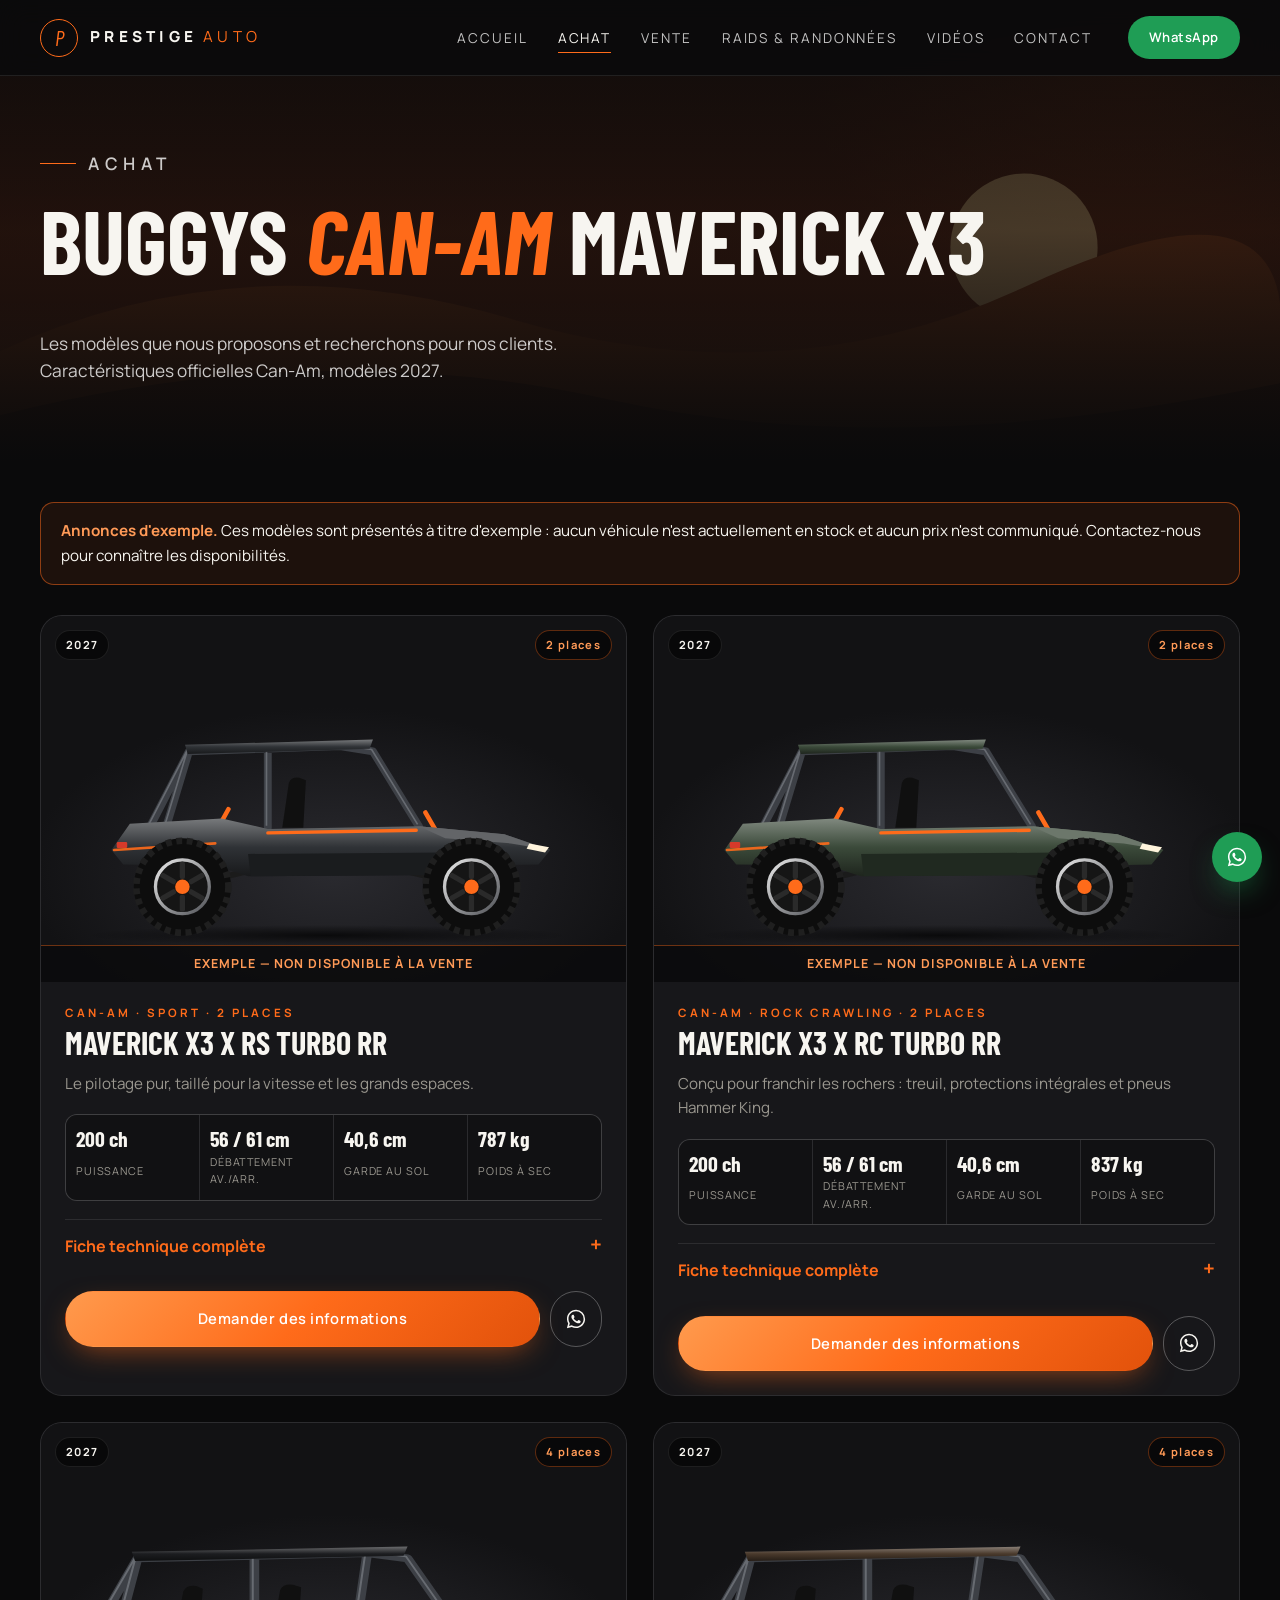
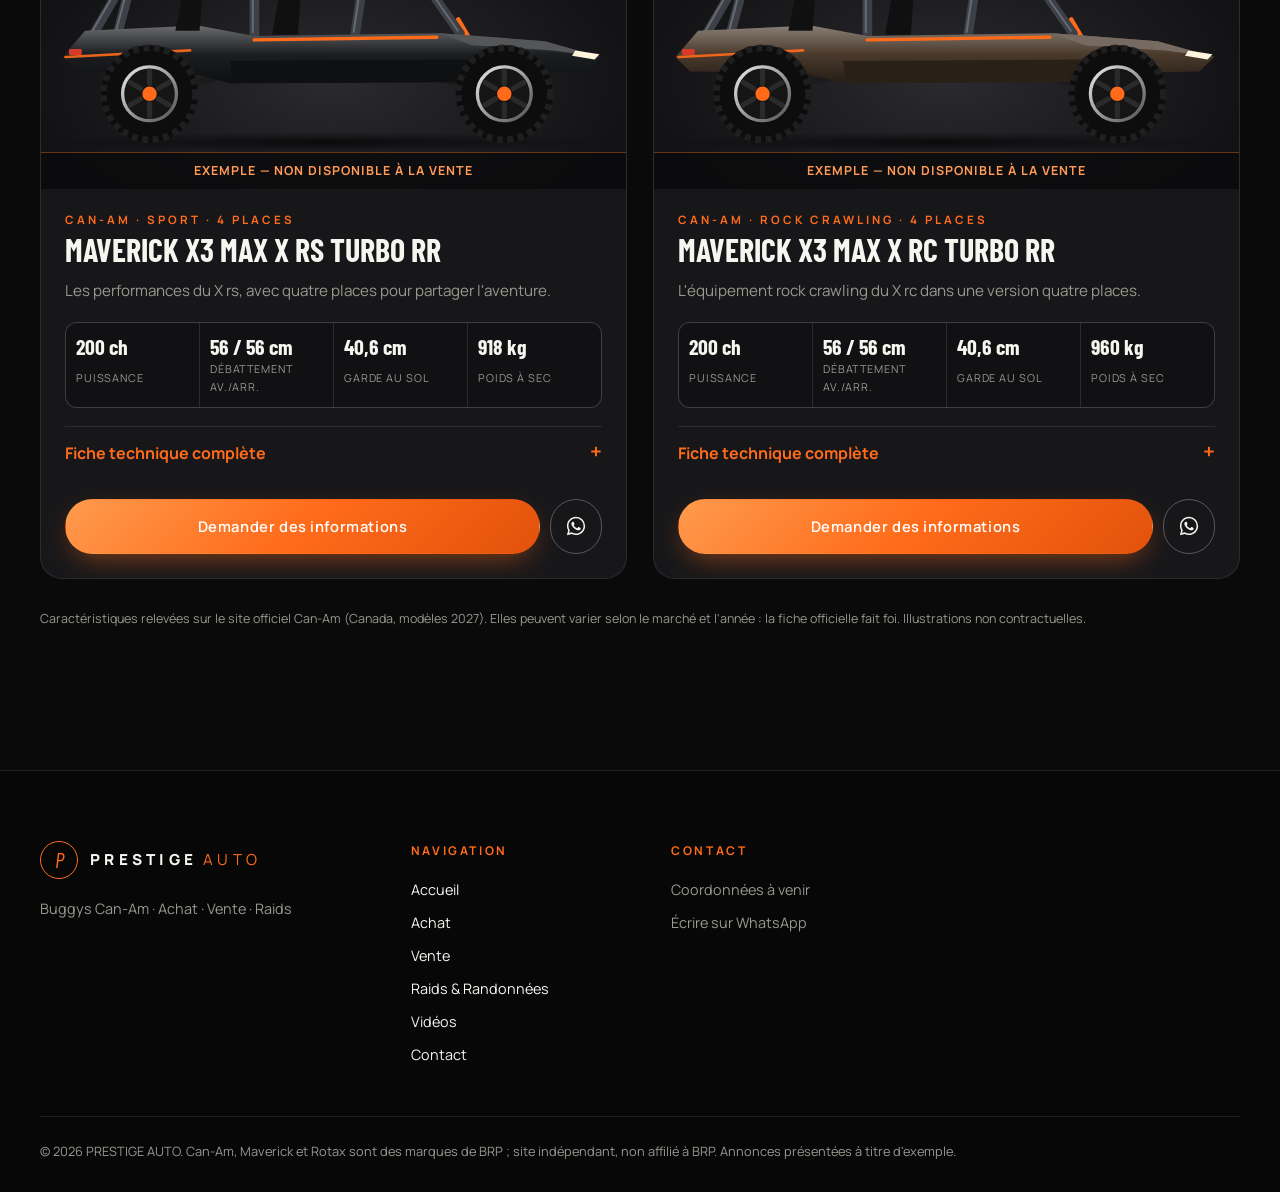
==== achat.html @ 4431dc95 "Mise à jour : site buggys Can-Am (6 menus)" ====
<!doctype html>
<html lang="fr">
<head>
  <meta charset="utf-8">
  <meta name="viewport" content="width=device-width, initial-scale=1, viewport-fit=cover">
  <meta name="theme-color" content="#0a0a0b">
  <title>Achat — Buggys Can-Am Maverick X3 | PRESTIGE AUTO</title>
  <meta name="description" content="Modèles Can-Am Maverick X3 X rs, X rc et MAX : caractéristiques officielles. Annonces d'exemple.">
  <link rel="icon" href="assets/favicon.svg" type="image/svg+xml">
  <link rel="preconnect" href="https://fonts.googleapis.com">
  <link rel="preconnect" href="https://fonts.gstatic.com" crossorigin>
  <link href="https://fonts.googleapis.com/css2?family=Barlow+Condensed:ital,wght@0,600;0,700;1,700&family=Manrope:wght@400;500;600;700;800&display=swap" rel="stylesheet">
  <link rel="stylesheet" href="css/style.css">
  <noscript><style>body{opacity:1}.reveal,.rise{opacity:1;transform:none}</style></noscript>
</head>
<body data-page="achat">
  <header id="site-header" class="site-header"></header>

  <main>
    <section class="page-hero page-hero-art">
      <div class="page-hero-bg" data-scene="dunes" aria-hidden="true"></div>
      <div class="container">
        <p class="eyebrow rise">Achat</p>
        <h1 class="rise d1">Buggys <em>Can-Am</em> Maverick X3</h1>
        <p class="rise d2">Les modèles que nous proposons et recherchons pour nos clients. Caractéristiques officielles Can-Am, modèles 2027.</p>
      </div>
    </section>

    <section class="section" style="padding-top:40px">
      <div class="container">
        <div class="notice reveal" role="note">
          <strong>Annonces d'exemple.</strong> Ces modèles sont présentés à titre d'exemple : aucun véhicule n'est actuellement en stock et aucun prix n'est communiqué. Contactez-nous pour connaître les disponibilités.
        </div>
        <div class="model-grid" id="models"></div>
        <p class="muted small-print">Caractéristiques relevées sur le site officiel Can-Am (Canada, modèles 2027). Elles peuvent varier selon le marché et l'année : la fiche officielle fait foi. Illustrations non contractuelles.</p>
      </div>
    </section>
  </main>

  <footer id="site-footer" class="site-footer"></footer>

  <script src="js/data.js"></script>
  <script src="js/art.js"></script>
  <script src="js/main.js"></script>
  <script src="js/pages.js"></script>
</body>
</html>
---- css/style.css ----
/* =========================================================================
   PRESTIGE AUTO — Feuille de style
   Palette : noir, blanc, touches dorées
   ========================================================================= */
:root {
  --black: #0a0a0b;
  --ink: #111113;
  --panel: #17171a;
  --panel-2: #1e1e22;
  --line: rgba(255, 255, 255, 0.09);
  --white: #f7f5f0;
  --muted: #9a978f;
  --gold: #ff6b1a;
  --gold-light: #ff9a57;
  --gold-dark: #d4500a;
  --gold-grad: linear-gradient(135deg, #ff9a4d 0%, #ff6b1a 50%, #e2520b 100%);
  --danger: #e0645c;
  --ok: #6cc28a;
  --radius: 14px;
  --radius-lg: 22px;
  --shadow: 0 30px 60px -20px rgba(0, 0, 0, 0.7);
  --ease: cubic-bezier(0.22, 1, 0.36, 1);
  --font-display: "Barlow Condensed", "Arial Narrow", system-ui, sans-serif;
  --font-body: "Manrope", system-ui, -apple-system, "Segoe UI", Roboto, sans-serif;
  --header-h: 76px;
}

*, *::before, *::after { box-sizing: border-box; }
html { scroll-behavior: smooth; -webkit-text-size-adjust: 100%; }
body {
  margin: 0;
  background: var(--black);
  color: var(--white);
  font-family: var(--font-body);
  font-size: 16px;
  line-height: 1.6;
  -webkit-font-smoothing: antialiased;
  overflow-x: hidden;
  opacity: 0;
  transition: opacity 0.5s var(--ease);
}
body.is-loaded { opacity: 1; }
body.is-leaving { opacity: 0; transition-duration: 0.3s; }
body.nav-open { overflow: hidden; }
img, svg { max-width: 100%; display: block; }
a { color: inherit; text-decoration: none; }
button, input, select, textarea { font: inherit; color: inherit; }
::selection { background: var(--gold); color: var(--black); }
:focus-visible { outline: 2px solid var(--gold); outline-offset: 3px; border-radius: 4px; }

.container { width: min(1200px, 100% - 32px); margin-inline: auto; }
.muted { color: var(--muted); }
.gold { color: var(--gold); }
.sr-only { position: absolute; width: 1px; height: 1px; overflow: hidden; clip: rect(0 0 0 0); white-space: nowrap; }

h1, h2, h3 { font-family: var(--font-display); font-weight: 700; line-height: 1; margin: 0 0 0.5em; letter-spacing: 0; text-transform: uppercase; }
h1 { font-size: clamp(2.6rem, 7vw, 5.6rem); }
h2 { font-size: clamp(2rem, 4.5vw, 3.4rem); }
h3 { font-size: 1.6rem; }
h1 em, h2 em { font-style: italic; color: var(--gold); }
p { margin: 0 0 1em; }

.eyebrow {
  display: inline-flex; align-items: center; gap: 12px;
  font-size: 0.75rem; letter-spacing: 0.32em; text-transform: uppercase;
  color: var(--gold); font-weight: 600; margin-bottom: 18px;
}
.eyebrow::before { content: ""; width: 36px; height: 1px; background: var(--gold); }

.demo-flag {
  display: inline-block; font-size: 0.7rem; letter-spacing: 0.12em; text-transform: uppercase;
  border: 1px dashed rgba(255, 107, 26, 0.6); color: var(--gold-light);
  padding: 4px 10px; border-radius: 999px;
}

/* ---------- Boutons ---------- */
.btn {
  display: inline-flex; align-items: center; justify-content: center; gap: 10px;
  padding: 15px 28px; border-radius: 999px; border: 1px solid transparent;
  font-weight: 600; font-size: 0.92rem; letter-spacing: 0.04em; cursor: pointer;
  transition: transform 0.35s var(--ease), background 0.35s, color 0.35s, border-color 0.35s, box-shadow 0.35s;
  white-space: nowrap; position: relative; overflow: hidden;
}
.btn:hover { transform: translateY(-2px); }
.btn-gold { background: var(--gold-grad); color: #fff; box-shadow: 0 10px 30px -10px rgba(255, 107, 26, 0.6); }
.btn-gold::after {
  content: ""; position: absolute; inset: 0; transform: translateX(-120%);
  background: linear-gradient(110deg, transparent 30%, rgba(255, 255, 255, 0.55) 50%, transparent 70%);
  transition: transform 0.8s var(--ease);
}
.btn-gold:hover::after { transform: translateX(120%); }
.btn-outline { border-color: rgba(255, 255, 255, 0.28); color: var(--white); background: transparent; }
.btn-outline:hover { border-color: var(--gold); color: var(--gold); }
.btn-wa { background: #1f9d55; color: #fff; }
.btn-wa:hover { background: #22b261; }
.btn-sm { padding: 10px 20px; font-size: 0.82rem; }
.btn-block { width: 100%; }

/* ---------- En-tête ---------- */
.site-header {
  position: fixed; inset: 0 0 auto 0; z-index: 50; height: var(--header-h);
  transition: background 0.4s, backdrop-filter 0.4s, border-color 0.4s;
  border-bottom: 1px solid transparent;
}
.site-header.scrolled, body:not([data-page="home"]) .site-header {
  background: rgba(10, 10, 11, 0.82);
  -webkit-backdrop-filter: blur(14px); backdrop-filter: blur(14px);
  border-color: var(--line);
}
.header-inner { height: 100%; display: flex; align-items: center; justify-content: space-between; gap: 24px; }
.logo { display: inline-flex; align-items: center; gap: 12px; }
.logo-mark {
  width: 38px; height: 38px; border-radius: 50%; display: grid; place-items: center;
  border: 1px solid var(--gold); color: var(--gold); font-family: var(--font-display);
  font-size: 1.35rem; font-style: italic;
}
.logo-text { font-weight: 800; letter-spacing: 0.28em; font-size: 0.95rem; }
.logo-text em { font-style: normal; color: var(--gold); font-weight: 400; margin-left: 0.4em; }
.main-nav { display: flex; align-items: center; gap: 36px; }
.main-nav ul { list-style: none; display: flex; gap: 30px; margin: 0; padding: 0; }
.main-nav ul a {
  font-size: 0.85rem; letter-spacing: 0.14em; text-transform: uppercase; color: rgba(255, 255, 255, 0.75);
  position: relative; padding: 6px 0; transition: color 0.3s;
}
.main-nav ul a::after {
  content: ""; position: absolute; left: 0; right: 0; bottom: 0; height: 1px; background: var(--gold);
  transform: scaleX(0); transform-origin: right; transition: transform 0.4s var(--ease);
}
.main-nav ul a:hover, .main-nav ul a.active { color: var(--white); }
.main-nav ul a:hover::after, .main-nav ul a.active::after { transform: scaleX(1); transform-origin: left; }
.burger { display: none; width: 44px; height: 44px; background: none; border: 0; cursor: pointer; position: relative; z-index: 60; }
.burger span { position: absolute; left: 10px; right: 10px; height: 1.5px; background: var(--white); transition: transform 0.4s var(--ease), opacity 0.3s; }
.burger span:nth-child(1) { top: 15px; }
.burger span:nth-child(2) { top: 21px; right: 18px; }
.burger span:nth-child(3) { top: 27px; }
.nav-open .burger span:nth-child(1) { transform: translateY(6px) rotate(45deg); }
.nav-open .burger span:nth-child(2) { opacity: 0; }
.nav-open .burger span:nth-child(3) { transform: translateY(-6px) rotate(-45deg); }

@media (max-width: 1100px) {
  .burger { display: block; }
  .main-nav {
    position: fixed; inset: 0; z-index: 55; background: rgba(8, 8, 9, 0.97);
    flex-direction: column; justify-content: center; gap: 40px;
    opacity: 0; visibility: hidden; transition: opacity 0.4s var(--ease), visibility 0.4s;
  }
  .main-nav ul { flex-direction: column; align-items: center; gap: 22px; }
  .main-nav ul a { font-family: var(--font-display); font-size: 2.2rem; letter-spacing: 0; text-transform: none; }
  .main-nav ul li { opacity: 0; transform: translateY(16px); transition: opacity 0.5s var(--ease), transform 0.5s var(--ease); }
  .nav-open .main-nav { opacity: 1; visibility: visible; }
  .nav-open .main-nav ul li { opacity: 1; transform: none; }
  .nav-open .main-nav ul li:nth-child(2) { transition-delay: 0.06s; }
  .nav-open .main-nav ul li:nth-child(3) { transition-delay: 0.12s; }
  .nav-open .main-nav ul li:nth-child(4) { transition-delay: 0.18s; }
}

/* ---------- Sections ---------- */
main { min-height: 60vh; }
.section { padding: clamp(72px, 10vw, 130px) 0; position: relative; }
.section-light { background: var(--white); color: var(--ink); }
.section-light .muted { color: #6b675e; }
.section-head { display: flex; align-items: end; justify-content: space-between; gap: 24px; margin-bottom: 48px; flex-wrap: wrap; }
.section-head p { max-width: 520px; }
.page-hero { padding: calc(var(--header-h) + 70px) 0 60px; position: relative; overflow: hidden; border-bottom: 1px solid var(--line); }
.page-hero::before {
  content: ""; position: absolute; width: 700px; height: 700px; right: -200px; top: -300px; border-radius: 50%;
  background: radial-gradient(circle, rgba(255, 107, 26, 0.18), transparent 65%); pointer-events: none;
}
.page-hero p { max-width: 620px; color: var(--muted); font-size: 1.08rem; }

/* Animations d'entrée de texte */
.rise { opacity: 0; transform: translateY(28px); animation: rise 1s var(--ease) forwards; }
.rise.d1 { animation-delay: 0.15s; } .rise.d2 { animation-delay: 0.3s; } .rise.d3 { animation-delay: 0.45s; } .rise.d4 { animation-delay: 0.6s; }
@keyframes rise { to { opacity: 1; transform: none; } }

.reveal { opacity: 0; transform: translateY(40px); transition: opacity 0.9s var(--ease), transform 0.9s var(--ease); }
.reveal.in { opacity: 1; transform: none; }

/* ---------- Grille véhicules ---------- */
.car-grid { display: grid; grid-template-columns: repeat(auto-fill, minmax(290px, 1fr)); gap: 26px; }
.car-card {
  background: var(--panel); border: 1px solid var(--line); border-radius: var(--radius-lg); overflow: hidden;
  transition: transform 0.5s var(--ease), border-color 0.4s, box-shadow 0.5s, opacity 0.9s var(--ease);
}
.car-card:hover { transform: translateY(-6px); border-color: rgba(255, 107, 26, 0.55); box-shadow: var(--shadow); }
.car-card-link { display: block; height: 100%; }
.car-card-stage {
  position: relative; aspect-ratio: 16 / 9; display: grid; place-items: center; padding: 26px 14px 10px;
  background: radial-gradient(ellipse 70% 60% at 50% 70%, #2a2a2f, #121214 75%);
}
.car-card-stage .art { width: 100%; transition: transform 0.6s var(--ease); }
.car-card:hover .buggy-svg { transform: scale(1.05) translateX(8px); }
.badge {
  position: absolute; top: 14px; left: 14px; font-size: 0.7rem; font-weight: 700; letter-spacing: 0.12em;
  padding: 5px 10px; border-radius: 999px; background: rgba(0, 0, 0, 0.55); border: 1px solid var(--line);
}
.badge-fuel { left: auto; right: 14px; color: var(--gold-light); border-color: rgba(255, 107, 26, 0.35); }
.badge-fuel[data-fuel="Électrique"] { color: #8fd3ff; border-color: rgba(143, 211, 255, 0.35); }
.badge-fuel[data-fuel="Hybride"] { color: #9fe0b5; border-color: rgba(159, 224, 181, 0.35); }
.car-card-body { padding: 22px 24px 24px; }
.car-brand { font-size: 0.72rem; text-transform: uppercase; letter-spacing: 0.26em; color: var(--gold); margin: 0 0 4px; font-weight: 700; }
.car-model { font-size: 1.75rem; margin: 0 0 14px; }
.car-specs { list-style: none; display: flex; flex-wrap: wrap; gap: 8px; padding: 0; margin: 0 0 20px; }
.car-specs li { font-size: 0.78rem; color: var(--muted); border: 1px solid var(--line); padding: 4px 10px; border-radius: 999px; }
.car-card-foot { display: flex; justify-content: space-between; align-items: center; border-top: 1px solid var(--line); padding-top: 16px; }
.car-price { font-family: var(--font-display); font-size: 1.7rem; font-weight: 600; }
.car-more { font-size: 0.8rem; color: var(--gold); letter-spacing: 0.06em; }
.car-more span { display: inline-block; transition: transform 0.3s var(--ease); }
.car-card:hover .car-more span { transform: translateX(5px); }

/* ---------- CTA ---------- */
.cta {
  border-radius: var(--radius-lg); padding: clamp(40px, 7vw, 80px); position: relative; overflow: hidden;
  background: linear-gradient(120deg, #1d1009, #0c0c0d 60%); border: 1px solid rgba(255, 107, 26, 0.3);
  display: grid; gap: 24px; grid-template-columns: 1.4fr 1fr; align-items: center;
}
.cta::before { content: ""; position: absolute; width: 500px; height: 500px; right: -150px; bottom: -250px; border-radius: 50%; background: radial-gradient(circle, rgba(255,107,26,.25), transparent 65%); }
.cta > * { position: relative; }
.cta-actions { display: flex; gap: 12px; flex-wrap: wrap; justify-content: flex-end; }
@media (max-width: 800px) { .cta { grid-template-columns: 1fr; } .cta-actions { justify-content: flex-start; } }

/* ---------- Champs & filtres ---------- */
.select, .input, .textarea {
  width: 100%; background: var(--ink); border: 1px solid var(--line); border-radius: 10px; padding: 13px 14px;
  transition: border-color 0.3s, box-shadow 0.3s; font-size: 16px;
}
.select { appearance: none; -webkit-appearance: none; cursor: pointer; background-image: linear-gradient(45deg, transparent 50%, var(--gold) 50%), linear-gradient(135deg, var(--gold) 50%, transparent 50%); background-position: calc(100% - 20px) 50%, calc(100% - 15px) 50%; background-size: 5px 5px; background-repeat: no-repeat; padding-right: 40px; }
.select:focus, .input:focus, .textarea:focus { outline: none; border-color: var(--gold); box-shadow: 0 0 0 3px rgba(255, 107, 26, 0.18); }
.chips { display: flex; flex-wrap: wrap; gap: 8px; }
.chip input { position: absolute; opacity: 0; pointer-events: none; }
.chip span { display: inline-block; padding: 8px 14px; border: 1px solid var(--line); border-radius: 999px; font-size: 0.82rem; cursor: pointer; transition: all 0.25s; user-select: none; }
.chip input:checked + span { background: var(--gold); border-color: var(--gold); color: #fff; font-weight: 600; }
.chip input:focus-visible + span { outline: 2px solid var(--gold); outline-offset: 2px; }
.results-bar { display: flex; justify-content: space-between; align-items: center; gap: 16px; margin-bottom: 24px; flex-wrap: wrap; }

/* ---------- Panneaux & tableaux ---------- */
@keyframes fadeIn { from { opacity: 0; } to { opacity: 1; } }
.spec-table { width: 100%; border-collapse: collapse; }
.spec-table th, .spec-table td { padding: 14px 0; border-bottom: 1px solid var(--line); text-align: left; font-size: 0.95rem; }
.spec-table th { color: var(--muted); font-weight: 500; width: 45%; }
.panel { background: var(--panel); border: 1px solid var(--line); border-radius: var(--radius-lg); padding: 32px; }
.panel h2 { font-size: 2rem; }

/* ---------- Contact ---------- */
.contact-layout { display: grid; grid-template-columns: 1.4fr 1fr; gap: 36px; align-items: start; }
.form-grid { display: grid; grid-template-columns: 1fr 1fr; gap: 18px; }
.field { display: flex; flex-direction: column; gap: 8px; }
.field-full { grid-column: 1 / -1; }
.field label { font-size: 0.78rem; text-transform: uppercase; letter-spacing: 0.14em; color: var(--muted); font-weight: 600; }
.field label .req { color: var(--gold); }
.textarea { min-height: 150px; resize: vertical; }
.field-error { color: var(--danger); font-size: 0.82rem; min-height: 1.2em; margin: 0; }
.field.invalid .input, .field.invalid .textarea, .field.invalid .select { border-color: var(--danger); }
.field.valid .input, .field.valid .textarea, .field.valid .select { border-color: rgba(108, 194, 138, 0.6); }
.check { display: flex; gap: 12px; align-items: flex-start; font-size: 0.88rem; color: var(--muted); cursor: pointer; }
.check input { width: 20px; height: 20px; accent-color: var(--gold); margin-top: 2px; flex: none; }
.counter { align-self: flex-end; font-size: 0.75rem; color: var(--muted); margin-top: -4px; }
.form-note { font-size: 0.8rem; color: var(--muted); margin: 16px 0 0; }
.form-success {
  display: none; text-align: center; padding: 50px 20px;
}
.form-success.show { display: block; animation: rise 0.8s var(--ease); }
.form-success .tick { width: 74px; height: 74px; border-radius: 50%; margin: 0 auto 20px; display: grid; place-items: center; background: var(--gold-grad); color: #fff; font-size: 2rem; }
.info-list { list-style: none; padding: 0; margin: 0; display: grid; gap: 18px; }
.info-list li { display: grid; gap: 2px; padding-bottom: 18px; border-bottom: 1px solid var(--line); }
.info-list small { color: var(--gold); text-transform: uppercase; letter-spacing: 0.16em; font-size: 0.72rem; font-weight: 600; }
.map-placeholder {
  margin-top: 24px; aspect-ratio: 16 / 10; border-radius: var(--radius); border: 1px solid var(--line); position: relative; overflow: hidden;
  background:
    linear-gradient(rgba(255,255,255,.04) 1px, transparent 1px) 0 0 / 28px 28px,
    linear-gradient(90deg, rgba(255,255,255,.04) 1px, transparent 1px) 0 0 / 28px 28px,
    #111113;
  display: grid; place-items: center; text-align: center; color: var(--muted); font-size: 0.85rem;
}
.map-pin { width: 18px; height: 18px; border-radius: 50% 50% 50% 0; transform: rotate(-45deg); background: var(--gold); margin: 0 auto 12px; box-shadow: 0 0 0 10px rgba(255,107,26,.15); animation: pulse 2s infinite; }
@keyframes pulse { 50% { box-shadow: 0 0 0 18px rgba(255,107,26,0); } }
@media (max-width: 900px) { .contact-layout { grid-template-columns: 1fr; } }
@media (max-width: 560px) { .form-grid { grid-template-columns: 1fr; } }

/* ---------- Pied de page ---------- */
.site-footer { border-top: 1px solid var(--line); padding: 70px 0 30px; background: #070708; margin-top: 0; }
.footer-grid { display: grid; grid-template-columns: 1.5fr 1fr 1.2fr 1.2fr; gap: 40px; }
.footer-grid h4 { font-size: 0.75rem; letter-spacing: 0.22em; text-transform: uppercase; color: var(--gold); margin: 0 0 18px; }
.footer-grid ul { list-style: none; padding: 0; margin: 0; display: grid; gap: 10px; font-size: 0.9rem; }
.footer-grid a:hover { color: var(--gold); }
.footer-about { margin-top: 18px; font-size: 0.9rem; max-width: 300px; }
.footer-bottom { border-top: 1px solid var(--line); margin-top: 50px; padding-top: 24px; font-size: 0.8rem; color: var(--muted); }
.footer-bottom p { margin: 0; }
@media (max-width: 860px) { .footer-grid { grid-template-columns: 1fr 1fr; } }
@media (max-width: 520px) { .footer-grid { grid-template-columns: 1fr; } }

/* ---------- WhatsApp flottant ---------- */
.wa-float {
  position: fixed; right: 18px; bottom: calc(18px + env(safe-area-inset-bottom)); z-index: 45;
  display: inline-flex; align-items: center; gap: 0; padding: 14px; border-radius: 999px;
  background: #1f9d55; color: #fff; box-shadow: 0 14px 30px -10px rgba(31, 157, 85, 0.7);
  transition: transform 0.35s var(--ease), padding 0.35s var(--ease);
  animation: rise 0.8s var(--ease) both 1.2s;
}
.wa-float:hover { transform: translateY(-3px); }
.wa-float-label { font-weight: 700; font-size: 0.85rem; max-width: 0; overflow: hidden; white-space: nowrap; transition: max-width 0.4s var(--ease); }
.wa-float:hover .wa-float-label { max-width: 120px; padding: 0 4px 0 10px; }
.nav-open .wa-float { opacity: 0; pointer-events: none; }

/* ---------- Illustrations / photos ---------- */
.art, .photo { width: 100%; height: 100%; display: block; }
.photo { object-fit: cover; }
.bg-wheel { transform-box: fill-box; transform-origin: center; }

/* ---------- Hero accueil ---------- */
.hero { min-height: 100svh; position: relative; overflow: hidden; display: flex; align-items: flex-end; padding: calc(var(--header-h) + 40px) 0 0; background: var(--black); }
.hero-bg { position: absolute; inset: 0; z-index: 0; animation: heroZoom 14s ease-out both; }
.hero-shade { position: absolute; inset: 0; z-index: 1; background: linear-gradient(180deg, rgba(10,10,11,.85) 0%, rgba(10,10,11,.35) 45%, rgba(10,10,11,.15) 70%, var(--black) 100%); }
.hero.has-photo .hero-shade { background: linear-gradient(90deg, rgba(10,10,11,.85), rgba(10,10,11,.3) 70%), linear-gradient(0deg, var(--black), transparent 40%); }
.hero-grid { position: relative; z-index: 2; display: grid; gap: 0; grid-template-rows: auto 1fr; min-height: calc(100svh - var(--header-h) - 40px); }
.hero-copy { max-width: 680px; align-self: start; }
.hero-copy p { font-size: 1.12rem; color: rgba(255,255,255,.82); max-width: 520px; }
.hero h1 { font-size: clamp(2.6rem, 6vw, 5rem); }
.hero-actions { display: flex; gap: 14px; flex-wrap: wrap; margin-top: 28px; }
.hero-car { margin: 10px 0 -1%; align-self: end; }
.hero-car .buggy-svg { width: min(100%, 980px); margin-left: auto; filter: drop-shadow(0 30px 30px rgba(0,0,0,.6)); animation: driveIn 2s var(--ease) both .3s; }
.hero-car .bg-wheel { animation: wheelSpin 2s cubic-bezier(.1,.6,.3,1) both .3s; }
.hero-car .bg-body { animation: bounce 2.4s ease-in-out infinite 2.3s; }
.hero.has-photo { align-items: center; }
@media (min-width: 1000px) {
  .hero { align-items: center; padding-bottom: 40px; }
  .hero-grid { grid-template-columns: 1fr 1.25fr; grid-template-rows: none; min-height: 0; align-items: center; gap: 20px; }
  .hero-car { margin: 0; align-self: center; }
}
@keyframes heroZoom { from { transform: scale(1.12); } to { transform: scale(1); } }
@keyframes driveIn { from { transform: translateX(-60%); opacity: 0; } 30% { opacity: 1; } to { transform: none; opacity: 1; } }
@keyframes wheelSpin { from { transform: rotate(-1080deg); } to { transform: rotate(0); } }
@keyframes bounce { 50% { transform: translateY(3px); } }
@keyframes fadeIn { from { opacity: 0; } to { opacity: 1; } }

/* Bandeaux de page illustrés */
.page-hero-art { border-bottom: 0; }
.page-hero-bg { position: absolute; inset: 0; z-index: 0; opacity: .55; }
.page-hero-art::after { content: ""; position: absolute; inset: 0; z-index: 0; background: linear-gradient(180deg, rgba(10,10,11,.75), rgba(10,10,11,.55) 50%, var(--black)); }
.page-hero-art > .container { position: relative; z-index: 1; }
.page-hero-art p { color: rgba(255,255,255,.78); }

/* ---------- Tuiles accueil ---------- */
.tiles { display: grid; grid-template-columns: repeat(auto-fit, minmax(240px, 1fr)); gap: 18px; }
.tile { display: flex; flex-direction: column; gap: 6px; padding: 30px 26px; border-radius: var(--radius-lg); background: var(--panel); border: 1px solid var(--line); transition: transform .4s var(--ease), border-color .3s, background .3s, opacity .9s var(--ease); }
.tile:hover { transform: translateY(-5px); border-color: var(--gold); background: var(--panel-2); }
.tile-num { font-family: var(--font-display); font-size: 2.6rem; font-weight: 700; color: var(--gold); line-height: 1; }
.tile h3 { font-size: 1.9rem; margin: 10px 0 2px; }
.tile p { color: var(--muted); margin: 0 0 10px; font-size: .95rem; flex: 1; }
.tile-go { color: var(--gold); font-weight: 700; font-size: .88rem; }

.raid-band { overflow: hidden; min-height: 70vh; display: flex; align-items: center; }
.raid-band-bg { position: absolute; inset: 0; }
.raid-band::after { content: ""; position: absolute; inset: 0; background: linear-gradient(90deg, rgba(10,10,11,.9), rgba(10,10,11,.35)); }
.raid-band-inner { position: relative; z-index: 1; }
.raid-band h2 { font-size: clamp(3rem, 9vw, 6rem); }
.raid-dates { font-size: 1.1rem; font-weight: 600; display: flex; gap: 12px; flex-wrap: wrap; align-items: center; }
.tbc { display: inline-block; font-size: .72rem; font-weight: 700; letter-spacing: .12em; text-transform: uppercase; padding: 5px 10px; border-radius: 999px; background: rgba(255,107,26,.15); color: var(--gold-light); border: 1px solid rgba(255,107,26,.45); }

/* ---------- Achat ---------- */
.notice { border: 1px solid rgba(255,107,26,.5); background: rgba(255,107,26,.08); border-radius: var(--radius); padding: 16px 20px; margin-bottom: 30px; font-size: .95rem; }
.notice strong { color: var(--gold-light); }
.model-grid { display: grid; grid-template-columns: repeat(2, 1fr); gap: 26px; }
.car-card-stage { aspect-ratio: 16 / 10; padding: 34px 10px 0; overflow: hidden; }
.car-card-stage .photo { position: absolute; inset: 0; }
.sample-flag { position: absolute; left: 0; right: 0; bottom: 0; background: rgba(10,10,11,.82); color: var(--gold-light); text-align: center; font-size: .78rem; font-weight: 700; letter-spacing: .08em; text-transform: uppercase; padding: 8px; border-top: 1px solid rgba(255,107,26,.4); }
.card-tagline { font-size: .95rem; }
.car-model { font-size: 2rem; }
.key-list { list-style: none; padding: 0; margin: 18px 0; display: grid; grid-template-columns: repeat(4, 1fr); gap: 1px; background: var(--line); border: 1px solid var(--line); border-radius: 12px; overflow: hidden; }
.key-list li { background: var(--ink); padding: 12px 10px; display: grid; gap: 2px; }
.key-list b { font-family: var(--font-display); font-size: 1.35rem; line-height: 1.1; }
.key-list span { font-size: .68rem; color: var(--muted); text-transform: uppercase; letter-spacing: .08em; }
.specs { border-top: 1px solid var(--line); margin-bottom: 18px; }
.specs summary { cursor: pointer; padding: 14px 0; font-weight: 700; color: var(--gold); list-style: none; display: flex; justify-content: space-between; }
.specs summary::-webkit-details-marker { display: none; }
.specs summary::after { content: "+"; font-size: 1.3rem; line-height: 1; transition: transform .3s; }
.specs[open] summary::after { transform: rotate(45deg); }
.specs[open] .spec-table { animation: fadeIn .4s ease; }
.specs .spec-table th, .specs .spec-table td { font-size: .86rem; padding: 10px 6px 10px 0; vertical-align: top; }
.specs .spec-table th { width: 36%; }
.spec-source { font-size: .78rem; color: var(--muted); margin: 12px 0 0; }
.spec-source a { color: var(--gold-light); text-decoration: underline; }
.card-actions { display: flex; gap: 10px; }
.card-actions .btn-gold { flex: 1; }
.btn-icon { padding: 0; width: 52px; flex: none; }
.small-print { font-size: .78rem; margin-top: 30px; }

/* ---------- Formulaires (Vente) ---------- */
.form-title { font-size: 1.8rem; margin: 6px 0 20px; }
.form-grid + .form-title { margin-top: 18px; }
.form-grid { margin-bottom: 8px; }
.field label small { text-transform: none; letter-spacing: 0; font-weight: 400; }
.field[hidden] { display: none; }
.input-group { display: flex; gap: 8px; }
.input-group .select { width: 96px; flex: none; }
.upload { position: relative; display: flex; align-items: center; justify-content: center; gap: 12px; padding: 22px; border: 1.5px dashed rgba(255,255,255,.25); border-radius: 12px; cursor: pointer; text-transform: none !important; letter-spacing: 0 !important; font-size: .95rem !important; color: var(--white) !important; transition: border-color .3s, background .3s; }
.upload:hover { border-color: var(--gold); background: rgba(255,107,26,.06); }
.upload input { position: absolute; inset: 0; opacity: 0; cursor: pointer; }
.upload-icon { width: 34px; height: 34px; border-radius: 50%; display: grid; place-items: center; background: var(--gold); color: #fff; font-size: 1.4rem; }
.field.invalid .upload { border-color: var(--danger); }
.previews { display: grid; grid-template-columns: repeat(auto-fill, minmax(76px, 1fr)); gap: 8px; }
.previews img { aspect-ratio: 1; object-fit: cover; border-radius: 8px; animation: fadeIn .4s ease; }
.steps { padding-left: 20px; margin: 0; display: grid; gap: 14px; color: var(--muted); }
.steps b { color: var(--white); }
.success-actions { display: flex; gap: 12px; justify-content: center; flex-wrap: wrap; }
.wa-panel { text-align: center; }
.wa-big { width: 72px; height: 72px; margin: 0 auto 16px; border-radius: 50%; background: #1f9d55; color: #fff; display: grid; place-items: center; }
.wa-big svg { width: 36px; height: 36px; }
.wa-panel .info-list { text-align: left; margin-top: 24px; }
.check { text-transform: none !important; letter-spacing: 0 !important; font-weight: 400 !important; }

/* ---------- Raids ---------- */
.raid-layout { display: grid; grid-template-columns: 1fr 330px; gap: 26px; align-items: start; }
.raid-main { background: var(--panel); border: 1px solid var(--line); border-radius: var(--radius-lg); overflow: hidden; }
.raid-visual { aspect-ratio: 16 / 8; overflow: hidden; }
.raid-body { padding: 30px; }
.raid-body h2 { font-size: clamp(2.4rem, 6vw, 3.6rem); }
.raid-facts { list-style: none; padding: 0; margin: 0 0 20px; display: grid; grid-template-columns: repeat(3, 1fr); gap: 12px; }
.raid-facts li { background: var(--ink); border: 1px solid var(--line); border-radius: 12px; padding: 14px; display: grid; gap: 4px; align-content: start; }
.raid-facts small { color: var(--gold); text-transform: uppercase; letter-spacing: .14em; font-size: .7rem; font-weight: 700; }
.raid-facts .tbc { justify-self: start; margin-top: 4px; }
.next-card { position: sticky; top: calc(var(--header-h) + 20px); border-radius: var(--radius-lg); padding: 28px; background: linear-gradient(160deg, #2a1407, #121214 70%); border: 1px solid rgba(255,107,26,.45); }
.next-badge { display: inline-block; background: var(--gold); color: #fff; font-weight: 800; font-size: .72rem; letter-spacing: .14em; text-transform: uppercase; padding: 5px 12px; border-radius: 999px; animation: pulseBadge 2.4s ease-in-out infinite; }
@keyframes pulseBadge { 50% { box-shadow: 0 0 0 8px rgba(255,107,26,0); } 0% { box-shadow: 0 0 0 0 rgba(255,107,26,.5); } }
.next-card h3 { font-size: 2.1rem; margin: 16px 0 4px; }
.next-sub { color: var(--gold-light); font-weight: 700; }
.gallery { display: grid; grid-template-columns: repeat(3, 1fr); gap: 14px; }
.gallery-item { position: relative; aspect-ratio: 4 / 3; border: 0; padding: 0; border-radius: var(--radius); overflow: hidden; cursor: zoom-in; background: var(--panel); transition: opacity .9s var(--ease), transform .9s var(--ease); }
.gallery-item .art, .gallery-item .photo { transition: transform .8s var(--ease); }
.gallery-item:hover .art, .gallery-item:hover .photo { transform: scale(1.06); }
.gallery-item:first-child { grid-column: span 2; grid-row: span 2; aspect-ratio: auto; }
.gallery-caption { position: absolute; left: 0; right: 0; bottom: 0; padding: 26px 14px 12px; text-align: left; font-weight: 700; font-size: .9rem; background: linear-gradient(transparent, rgba(0,0,0,.8)); }
.gallery-caption small { font-weight: 400; color: rgba(255,255,255,.7); }
.lightbox { border: 0; padding: 0; background: transparent; max-width: min(1100px, 94vw); width: 100%; color: var(--white); }
.lightbox::backdrop { background: rgba(0,0,0,.88); }
.lightbox[open] { animation: fadeIn .3s ease; }
.lightbox-media { aspect-ratio: 16 / 10; border-radius: var(--radius); overflow: hidden; }
.lightbox-caption { text-align: center; margin: 12px 0 0; font-weight: 600; }
.lightbox-close { position: absolute; top: 8px; right: 8px; z-index: 2; width: 44px; height: 44px; border-radius: 50%; border: 0; background: rgba(0,0,0,.6); color: #fff; font-size: 1.6rem; cursor: pointer; }

/* ---------- Vidéos ---------- */
.video-grid { display: grid; grid-template-columns: repeat(auto-fill, minmax(300px, 1fr)); gap: 22px; }
.video-card { background: var(--panel); border: 1px solid var(--line); border-radius: var(--radius-lg); overflow: hidden; transition: opacity .9s var(--ease), transform .9s var(--ease), border-color .3s; }
.video-card:hover { border-color: rgba(255,107,26,.5); }
.video-card[hidden] { display: none; }
.video-frame { aspect-ratio: 16 / 9; position: relative; background: #000; }
.video-frame video, .video-frame iframe { width: 100%; height: 100%; border: 0; display: block; }
.video-poster { position: absolute; inset: 0; border: 0; padding: 0; background: none; cursor: pointer; display: block; width: 100%; }
.video-poster.is-empty { cursor: default; }
.video-poster .art { opacity: .7; }
.play { position: absolute; left: 50%; top: 50%; width: 64px; height: 64px; margin: -32px 0 0 -32px; border-radius: 50%; background: rgba(255,107,26,.92); box-shadow: 0 10px 30px rgba(0,0,0,.4); transition: transform .3s var(--ease); }
.play::after { content: ""; position: absolute; left: 26px; top: 20px; border-left: 18px solid #fff; border-top: 12px solid transparent; border-bottom: 12px solid transparent; }
.video-poster:hover .play { transform: scale(1.1); }
.is-empty .play { background: rgba(255,255,255,.18); }
.soon { position: absolute; left: 12px; top: 12px; font-size: .72rem; font-weight: 700; letter-spacing: .1em; text-transform: uppercase; background: rgba(0,0,0,.6); padding: 5px 10px; border-radius: 999px; }
.video-body { padding: 18px 20px 22px; }
.video-cat { color: var(--gold); font-size: .72rem; font-weight: 700; letter-spacing: .16em; text-transform: uppercase; }
.video-body h3 { font-size: 1.5rem; margin: 6px 0 0; }

@media (max-width: 1100px) {
  .raid-layout { grid-template-columns: 1fr; }
  .next-card { position: static; }
}
@media (max-width: 860px) {
  .model-grid { grid-template-columns: 1fr; }
  .gallery { grid-template-columns: repeat(2, 1fr); }
  .raid-facts { grid-template-columns: 1fr; }
}
@media (max-width: 520px) {
  .key-list { grid-template-columns: repeat(2, 1fr); }
  .gallery-item:first-child { grid-column: span 2; grid-row: auto; aspect-ratio: 16 / 10; }
  .raid-body { padding: 22px; }
  .raid-visual { aspect-ratio: 16 / 10; }
}

/* ---------- Notice démo ---------- */
.demo-banner { background: var(--gold-grad); color: #fff; text-align: center; font-size: 0.78rem; font-weight: 600; padding: 8px 16px; }

@media (max-width: 640px) {
  :root { --header-h: 66px; }
  .logo-text { font-size: 0.82rem; letter-spacing: 0.22em; }
  .logo-mark { width: 34px; height: 34px; }
    .hero { padding-top: calc(var(--header-h) + 18px); align-items: flex-start; }
  .hero .eyebrow { letter-spacing: 0.2em; font-size: 0.68rem; margin-bottom: 12px; }
  .hero .eyebrow::before { width: 22px; }
  .hero h1 { font-size: 2.55rem; }
  .hero-actions .btn { padding: 13px 14px; font-size: .85rem; }
  .hero-actions { flex-wrap: nowrap; }
  .hero-copy p { font-size: 1rem; }
  .hero-actions { margin-top: 20px; }
  .wa-float { padding: 13px; }
  .btn { padding: 14px 22px; }
  .hero-actions .btn { flex: 1 1 auto; }
  .car-grid { grid-template-columns: 1fr; }
  .section-head { margin-bottom: 32px; }
  .panel { padding: 24px; }
}

@media (prefers-reduced-motion: reduce) {
  *, *::before, *::after { animation-duration: 0.01ms !important; animation-iteration-count: 1 !important; transition-duration: 0.01ms !important; scroll-behavior: auto !important; }
  .reveal, .rise { opacity: 1; transform: none; }
}
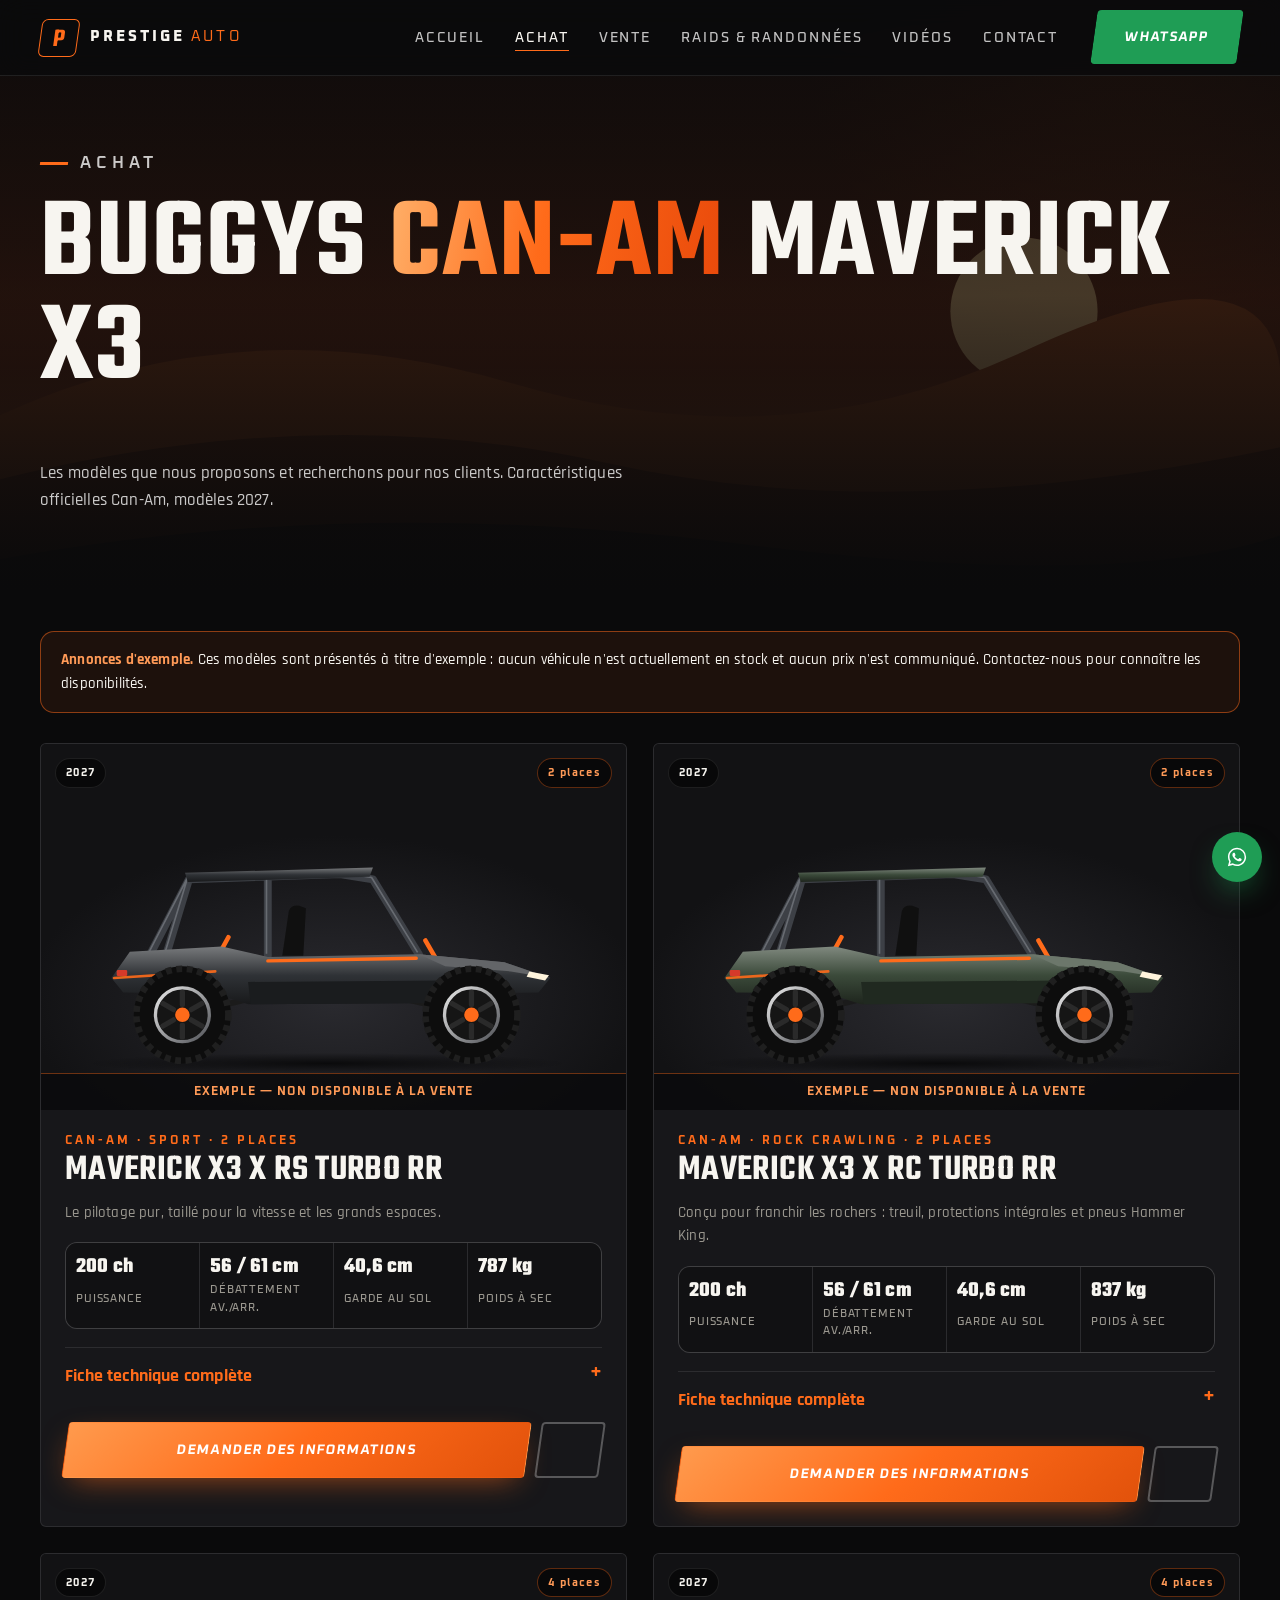
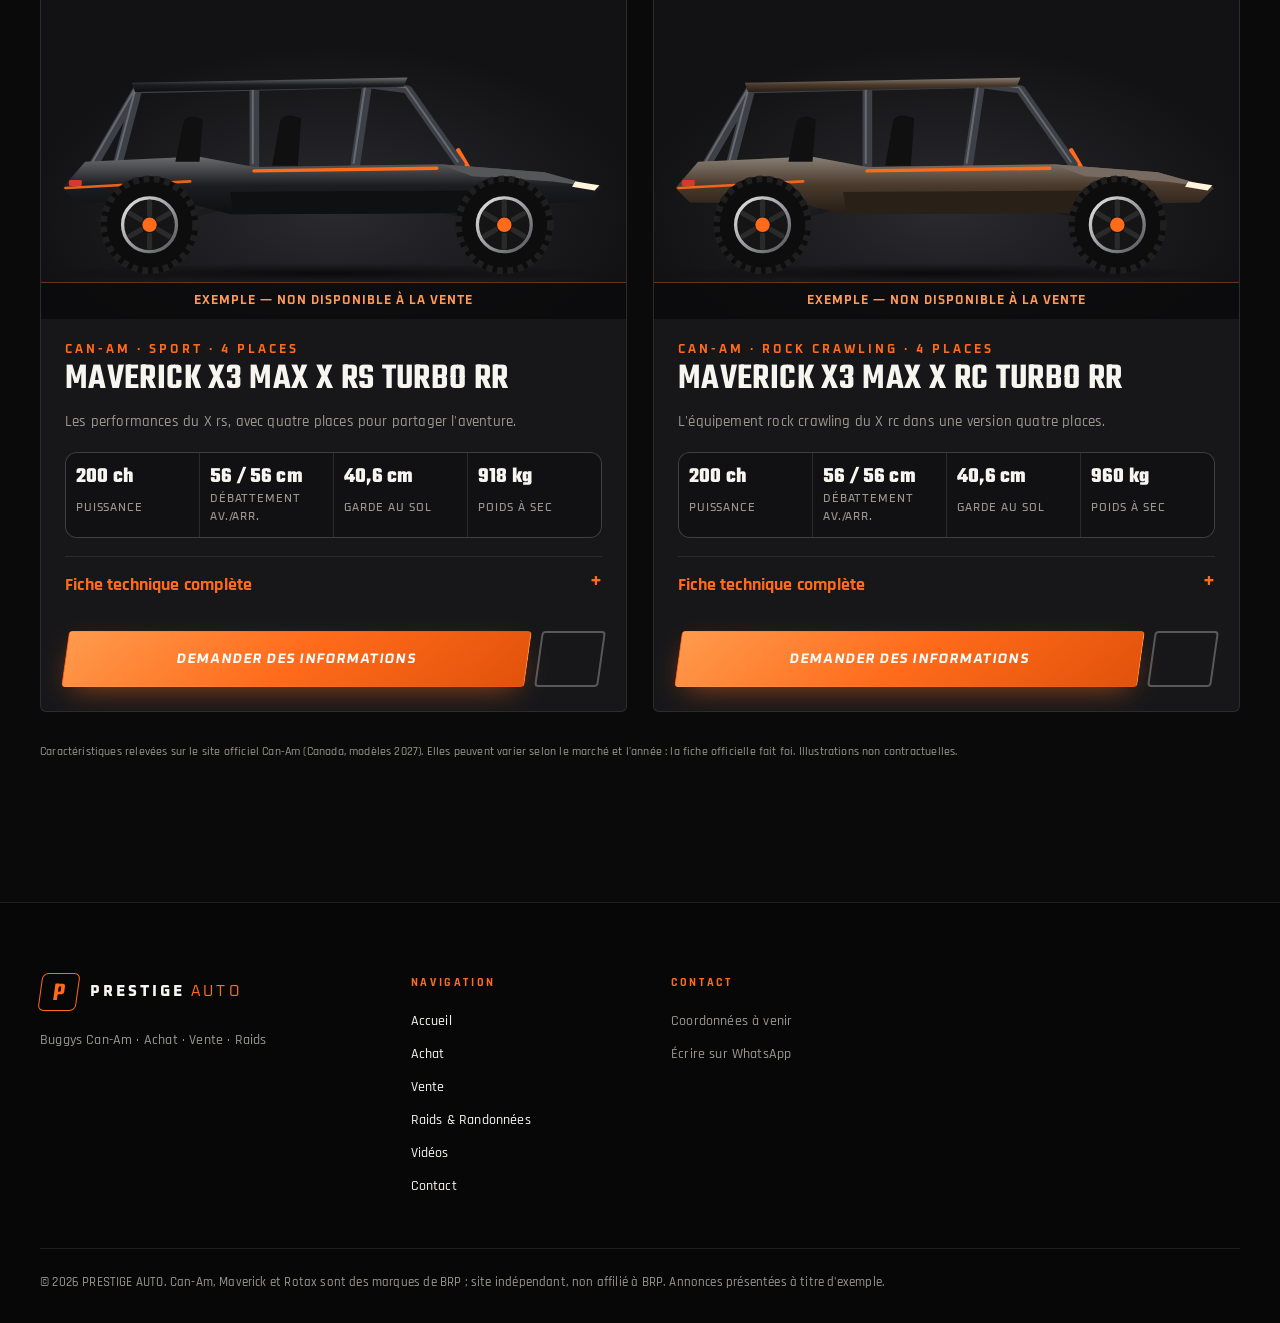
==== commit 2796d066: "Design sportif, Royal Raid 8–12 déc. 2026, compte à rebours" ====
--- a/achat.html
+++ b/achat.html
@@ -9,8 +9,9 @@
   <link rel="icon" href="assets/favicon.svg" type="image/svg+xml">
   <link rel="preconnect" href="https://fonts.googleapis.com">
   <link rel="preconnect" href="https://fonts.gstatic.com" crossorigin>
-  <link href="https://fonts.googleapis.com/css2?family=Barlow+Condensed:ital,wght@0,600;0,700;1,700&family=Manrope:wght@400;500;600;700;800&display=swap" rel="stylesheet">
+  <link href="https://fonts.googleapis.com/css2?family=Teko:wght@500;600&family=Rajdhani:wght@500;600;700&family=Oxanium:wght@600;700&display=swap" rel="stylesheet">
   <link rel="stylesheet" href="css/style.css">
+  <link rel="stylesheet" href="css/sport.css">
   <noscript><style>body{opacity:1}.reveal,.rise{opacity:1;transform:none}</style></noscript>
 </head>
 <body data-page="achat">
--- a/css/sport.css
+++ b/css/sport.css
@@ -0,0 +1,173 @@
+/* =========================================================================
+   PRESTIGE AUTO — Couche « sport / rallye »
+   Chargée après style.css : typographies, titres inclinés, lignes de vitesse,
+   coupes en biais entre sections, effets de survol. Animations limitées à
+   transform/opacity (fluides sur mobile) et désactivées si « réduire les
+   animations » est actif.
+   ========================================================================= */
+:root {
+  --font-display: "Teko", "Arial Narrow", sans-serif;
+  --font-body: "Rajdhani", system-ui, -apple-system, "Segoe UI", sans-serif;
+  --font-tech: "Oxanium", "Rajdhani", system-ui, sans-serif;
+  --skew: -8deg;
+  --cut: 4vw;
+}
+body { font-size: 17.5px; font-weight: 500; letter-spacing: .01em; }
+p { line-height: 1.55; }
+
+/* ---------- Titres ---------- */
+h1, h2, h3 { font-weight: 600; line-height: .9; letter-spacing: .01em; }
+h1, h2 { transform: skewX(var(--skew)); transform-origin: left bottom; }
+h1 { font-size: clamp(3.4rem, 9vw, 7.5rem); }
+h2 { font-size: clamp(2.6rem, 6vw, 4.6rem); }
+h3 { font-size: 1.9rem; }
+h1 em, h2 em {
+  font-style: normal; color: transparent;
+  background: linear-gradient(100deg, #ffb26b 0%, #ff6b1a 45%, #e8480a 100%);
+  -webkit-background-clip: text; background-clip: text;
+}
+.eyebrow, .btn, .badge, .chip span, .car-brand, .tbc, .sample-flag, .main-nav ul a, .logo-text, .tile-num, .video-cat, .key-list span, .raid-facts small, .next-badge, .field label {
+  font-family: var(--font-tech);
+}
+.eyebrow { font-size: .78rem; letter-spacing: .28em; }
+.eyebrow::before { height: 3px; width: 28px; transform: skewX(var(--skew)); }
+.logo-mark { font-family: var(--font-display); font-style: normal; font-weight: 600; font-size: 1.6rem; border-radius: 6px; transform: skewX(var(--skew)); }
+.logo-text { letter-spacing: .2em; }
+
+/* Titre animé : chaque ligne glisse depuis un masque */
+.title-anim .line { display: block; overflow: hidden; padding-right: .1em; }
+.title-anim .line > span { display: inline-block; transform: translateY(105%); animation: lineUp .9s var(--ease) forwards; }
+.title-anim .line:nth-child(2) > span { animation-delay: .12s; }
+.title-anim .line:nth-child(3) > span { animation-delay: .24s; }
+@keyframes lineUp { to { transform: none; } }
+
+/* ---------- Boutons : parallélogrammes ---------- */
+.btn {
+  border-radius: 4px; transform: skewX(var(--skew)); text-transform: uppercase; letter-spacing: .08em; font-weight: 700; font-size: .86rem;
+  padding: 15px 30px; transition: transform .3s var(--ease), background .3s, color .3s, border-color .3s, box-shadow .3s;
+}
+.btn:hover { transform: skewX(var(--skew)) translateY(-3px); }
+.btn-gold:hover { box-shadow: 0 16px 34px -12px rgba(255,107,26,.85); }
+.btn .arrow { display: inline-block; transition: transform .3s var(--ease); }
+.btn:hover .arrow { transform: translateX(5px); }
+.btn-outline { border-width: 2px; }
+.btn-icon { transform: skewX(var(--skew)); }
+
+/* ---------- Coupes en biais entre sections ---------- */
+.cut-top { clip-path: polygon(0 var(--cut), 100% 0, 100% 100%, 0 100%); margin-top: calc(var(--cut) * -1); padding-top: calc(clamp(72px, 10vw, 130px) + var(--cut)); }
+.cut-bottom { clip-path: polygon(0 0, 100% 0, 100% calc(100% - var(--cut)), 0 100%); }
+.stripe { height: 6px; background: repeating-linear-gradient(-60deg, var(--gold) 0 18px, transparent 18px 30px); opacity: .9; }
+
+/* ---------- Lignes de vitesse ---------- */
+.speedlines { position: absolute; inset: 0; z-index: 1; pointer-events: none; overflow: hidden; mix-blend-mode: screen; }
+.speedlines i {
+  position: absolute; left: -40%; height: 2px; width: 35%; border-radius: 2px;
+  background: linear-gradient(90deg, transparent, rgba(255,160,90,.75), transparent);
+  animation: speed 2.6s linear infinite; will-change: transform;
+}
+.speedlines i:nth-child(1) { top: 22%; animation-delay: .2s; }
+.speedlines i:nth-child(2) { top: 41%; animation-delay: 1.1s; width: 25%; }
+.speedlines i:nth-child(3) { top: 63%; animation-delay: .6s; }
+.speedlines i:nth-child(4) { top: 78%; animation-delay: 1.8s; width: 45%; }
+.speedlines i:nth-child(5) { top: 33%; animation-delay: 2.3s; width: 20%; }
+@keyframes speed { from { transform: translateX(0); } to { transform: translateX(420%); } }
+
+/* ---------- Hero ---------- */
+.hero.has-photo .hero-bg { animation: heroZoom 16s ease-out both; }
+.hero.has-photo .hero-bg .photo { object-position: var(--focus, 60% 50%); }
+.hero.has-photo .hero-shade {
+  background:
+    linear-gradient(100deg, rgba(10,10,11,.92) 0%, rgba(10,10,11,.65) 38%, rgba(10,10,11,.1) 70%),
+    linear-gradient(0deg, var(--black) 0%, transparent 35%);
+}
+.hero.has-photo .hero-grid { grid-template-columns: 1fr; grid-template-rows: none; min-height: 0; }
+.hero-quick { display: grid; grid-template-columns: repeat(3, 1fr); gap: 12px; margin-top: 34px; max-width: 760px; }
+.hero-quick a {
+  position: relative; display: flex; flex-direction: column; gap: 2px; padding: 14px 16px; border-left: 3px solid var(--gold);
+  background: rgba(10,10,11,.55); -webkit-backdrop-filter: blur(8px); backdrop-filter: blur(8px);
+  transition: background .3s, transform .3s var(--ease);
+}
+.hero-quick a:hover { background: rgba(255,107,26,.22); transform: translateY(-3px); }
+.hero-quick b { font-family: var(--font-display); font-size: 1.7rem; font-weight: 600; line-height: 1; text-transform: uppercase; }
+.hero-quick span { font-size: .85rem; color: rgba(255,255,255,.7); }
+.photo-credit { position: absolute; right: 12px; bottom: 10px; z-index: 3; font-size: .7rem; color: rgba(255,255,255,.6); }
+.photo-credit a { text-decoration: underline; }
+
+/* ---------- Cartes véhicules ---------- */
+.car-card { border-radius: 6px; }
+.car-card-stage .photo { transition: transform .8s var(--ease); }
+.car-card:hover .photo { transform: scale(1.07); }
+.car-card::before {
+  content: ""; position: absolute; z-index: 2; top: 0; left: 0; width: 100%; height: 4px; background: var(--gold-grad);
+  transform: scaleX(0); transform-origin: left; transition: transform .5s var(--ease);
+}
+.car-card { position: relative; }
+.car-card:hover::before { transform: scaleX(1); }
+.car-model { font-size: 2.3rem; }
+.img-note { position: absolute; right: 10px; top: 52px; z-index: 2; font-size: .68rem; background: rgba(0,0,0,.65); padding: 3px 8px; border-radius: 3px; color: rgba(255,255,255,.8); }
+
+.tile { border-radius: 6px; position: relative; overflow: hidden; }
+.tile::after { content: ""; position: absolute; right: -30px; bottom: -30px; width: 120px; height: 120px; background: repeating-linear-gradient(-60deg, rgba(255,107,26,.18) 0 10px, transparent 10px 20px); transition: transform .5s var(--ease); }
+.tile:hover::after { transform: translate(-14px, -14px); }
+.tile h3 { font-size: 2.4rem; }
+
+/* Photos des tuiles accueil */
+.tile.has-img { padding: 0; }
+.tile.has-img .tile-img { aspect-ratio: 16 / 9; overflow: hidden; }
+.tile.has-img .tile-img .photo { transition: transform .8s var(--ease); }
+.tile.has-img:hover .tile-img .photo { transform: scale(1.08); }
+.tile.has-img .tile-txt { padding: 20px 22px 24px; display: flex; flex-direction: column; gap: 4px; flex: 1; }
+
+/* ---------- Apparitions au défilement (variantes) ---------- */
+.reveal.from-left { transform: translateX(-50px); }
+.reveal.from-right { transform: translateX(50px); }
+.reveal.zoom { transform: scale(.94); }
+.reveal.in { transform: none; }
+
+/* ---------- Royal Raid ---------- */
+.raid-hero { position: relative; min-height: 88svh; display: flex; align-items: flex-end; overflow: hidden; padding: calc(var(--header-h) + 60px) 0 70px; }
+.raid-hero-bg { position: absolute; inset: 0; }
+.raid-hero-bg .photo, .raid-hero-bg .art { width: 100%; height: 100%; object-fit: cover; }
+.raid-hero::after { content: ""; position: absolute; inset: 0; background: linear-gradient(0deg, var(--black) 2%, rgba(10,10,11,.55) 45%, rgba(10,10,11,.25)); }
+.raid-hero .container { position: relative; z-index: 2; }
+.raid-hero h1 { font-size: clamp(3.8rem, 12vw, 9.5rem); }
+.countdown { display: flex; gap: 10px; margin: 18px 0 26px; flex-wrap: wrap; }
+.countdown div { min-width: 82px; padding: 10px 14px 6px; background: rgba(10,10,11,.6); border-top: 3px solid var(--gold); text-align: center; -webkit-backdrop-filter: blur(6px); backdrop-filter: blur(6px); }
+.countdown b { display: block; font-family: var(--font-display); font-size: 3rem; font-weight: 600; line-height: .9; font-variant-numeric: tabular-nums; }
+.countdown span { font-family: var(--font-tech); font-size: .68rem; letter-spacing: .18em; text-transform: uppercase; color: rgba(255,255,255,.7); }
+.raid-meta { display: flex; gap: 10px 22px; flex-wrap: wrap; align-items: center; font-family: var(--font-tech); font-weight: 600; font-size: 1.05rem; }
+.raid-meta .sep { width: 6px; height: 6px; background: var(--gold); transform: rotate(45deg); }
+
+/* ---------- Crédits photos ---------- */
+.credits { margin-top: 18px; font-size: .78rem; color: var(--muted); }
+.credits summary { cursor: pointer; font-family: var(--font-tech); }
+.credits ul { margin: 10px 0 0; padding-left: 18px; display: grid; gap: 6px; }
+.credits a { text-decoration: underline; }
+
+@media (max-width: 760px) {
+  :root { --skew: -6deg; }
+  h1 { font-size: clamp(3rem, 13vw, 4.4rem); }
+  .hero h1 { font-size: clamp(3rem, 14vw, 4.6rem) !important; }
+  .hero-quick { grid-template-columns: 1fr; gap: 8px; margin-top: 22px; }
+  .hero-quick a { flex-direction: row; align-items: baseline; justify-content: space-between; padding: 10px 14px; }
+  .hero-quick b { font-size: 1.45rem; }
+  .countdown div { min-width: 0; flex: 1; padding: 8px 6px 4px; }
+  .countdown b { font-size: 2.3rem; }
+  .speedlines i:nth-child(n+4) { display: none; }
+}
+@media (prefers-reduced-motion: reduce) {
+  .speedlines { display: none; }
+  .title-anim .line > span { transform: none; }
+}
+
+/* ---------- Vente : modèles étudiés ---------- */
+.sell-models { display: grid; grid-template-columns: repeat(4, 1fr); gap: 14px; }
+.sell-model { position: relative; display: flex; flex-direction: column; align-items: flex-start; gap: 2px; padding: 0 0 16px; border: 1px solid var(--line); border-radius: 6px; background: var(--panel); color: var(--white); text-align: left; cursor: pointer; overflow: hidden; transition: transform .35s var(--ease), border-color .3s, opacity .9s var(--ease); }
+.sell-model:hover { transform: translateY(-4px); border-color: var(--gold); }
+.sell-model-img { display: block; width: 100%; aspect-ratio: 16 / 10; overflow: hidden; margin-bottom: 12px; background: radial-gradient(ellipse at 50% 70%, #2a2a2f, #121214 75%); }
+.sell-model-img .photo { transition: transform .7s var(--ease); }
+.sell-model:hover .sell-model-img .photo { transform: scale(1.08); }
+.sell-model b { font-family: var(--font-display); font-size: 1.8rem; font-weight: 600; text-transform: uppercase; padding: 0 16px; line-height: 1; }
+.sell-model > span:last-child { padding: 0 16px; font-size: .85rem; color: var(--gold); font-family: var(--font-tech); }
+@media (max-width: 860px) { .sell-models { grid-template-columns: repeat(2, 1fr); } }
+.raid-band-bg.is-photo .photo, .raid-hero-bg .photo { object-fit: cover; }
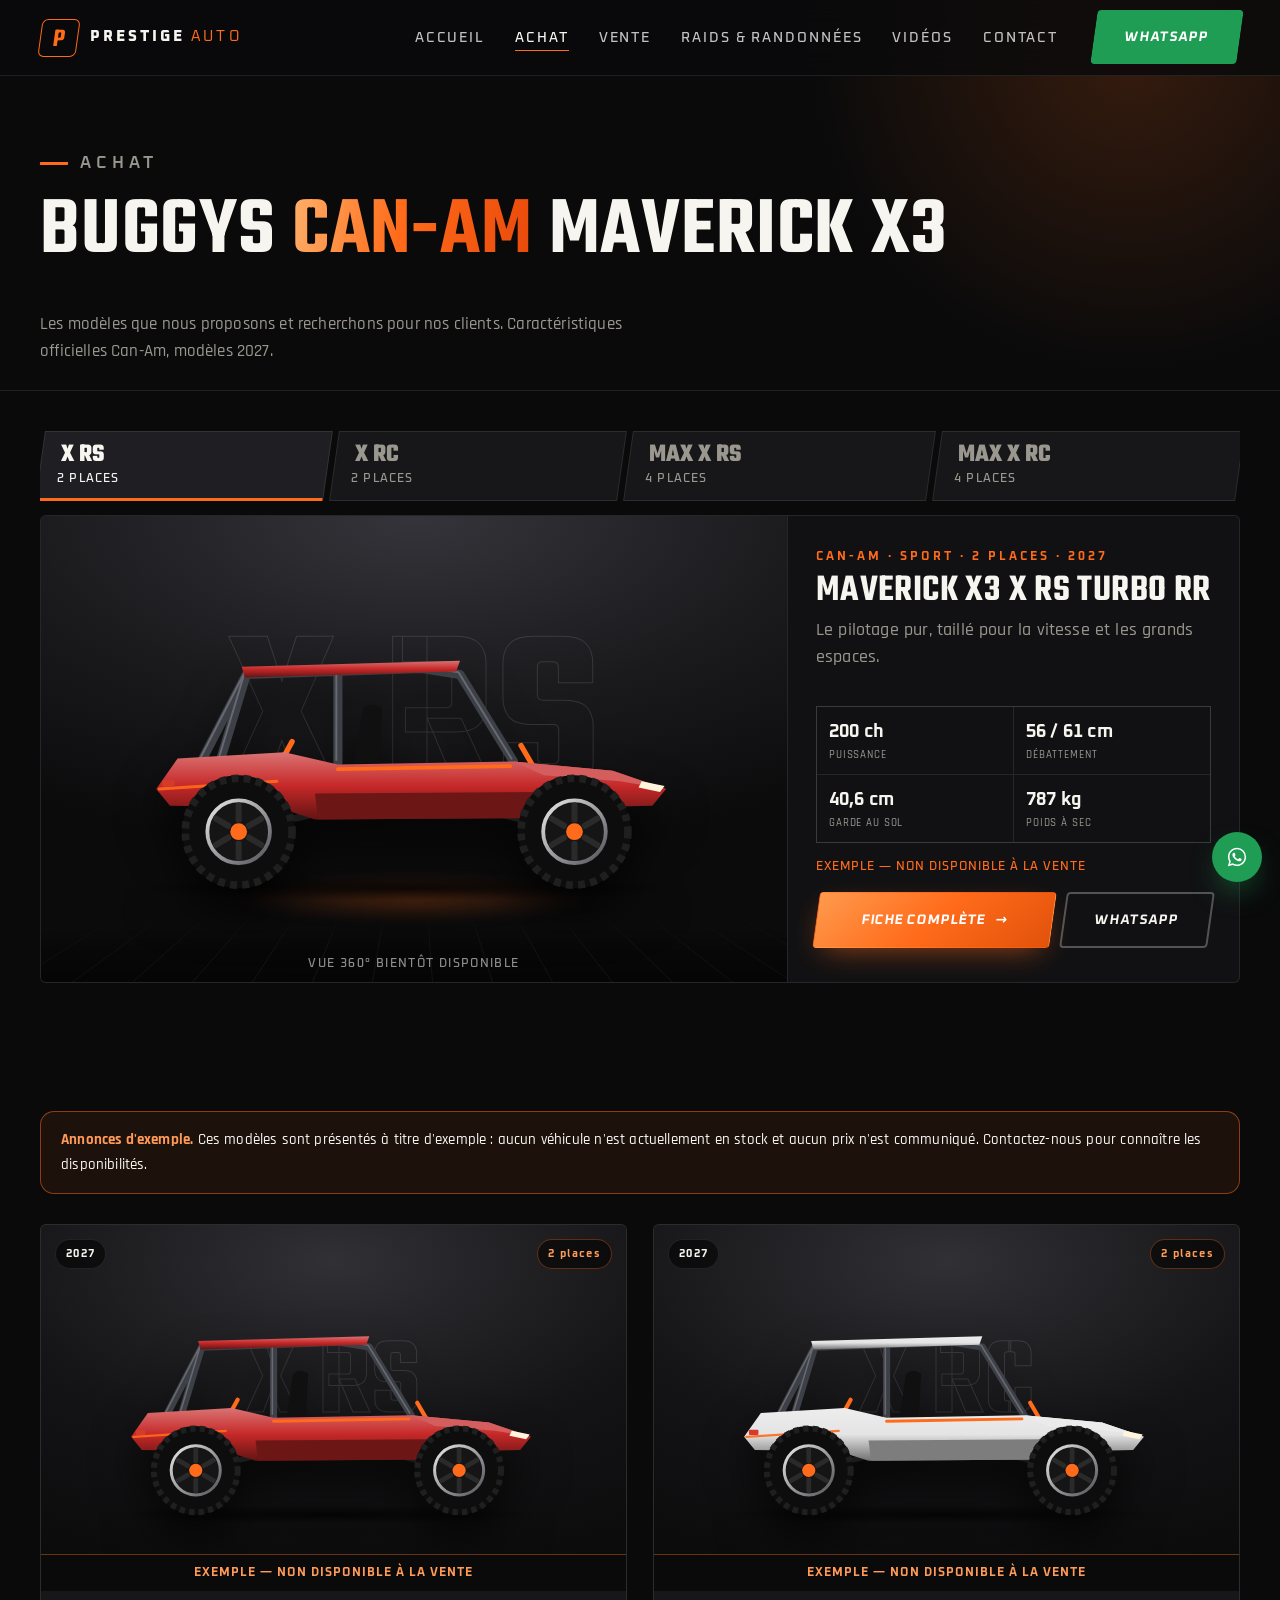
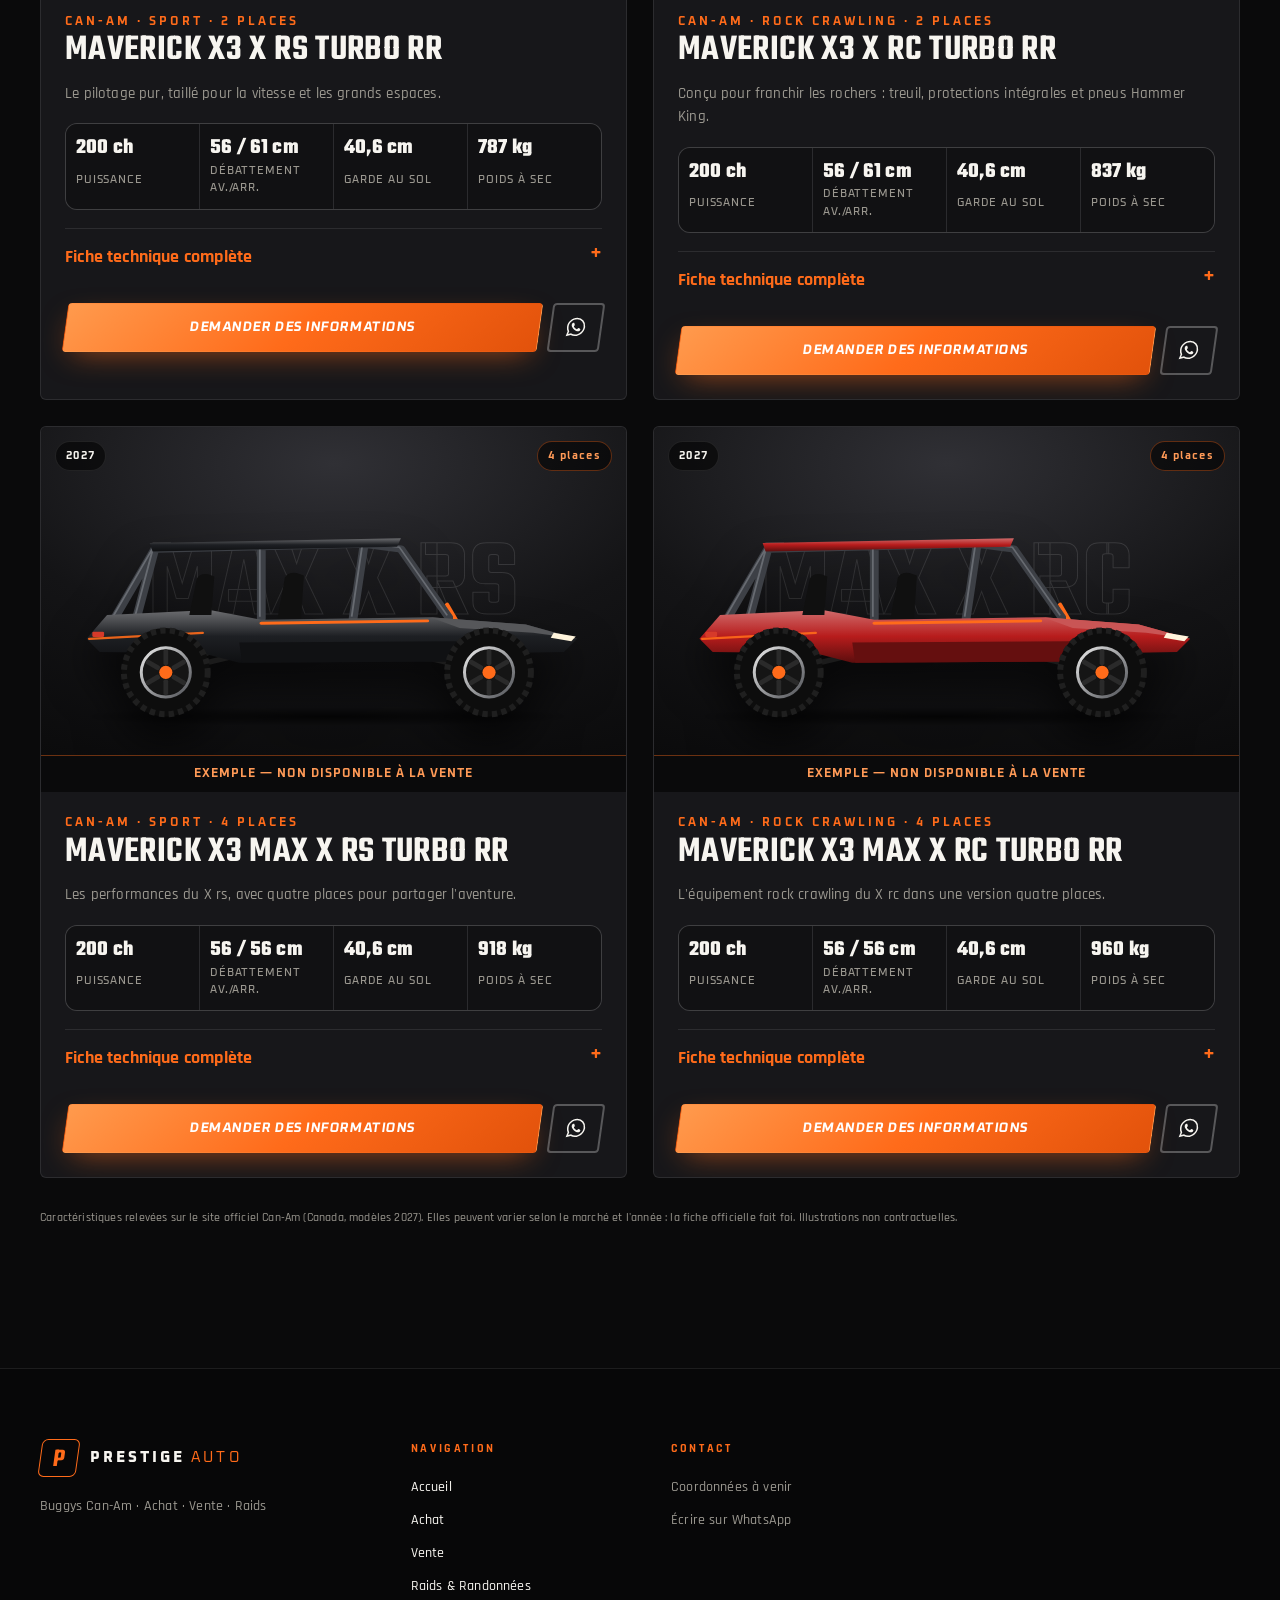
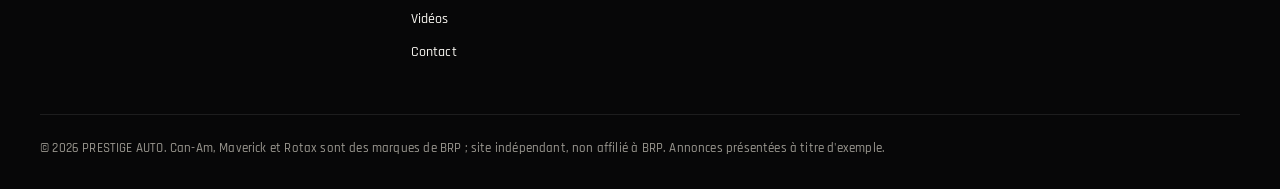
==== commit c684c72f: "Showroom interactif et vue 360° prête" ====
--- a/achat.html
+++ b/achat.html
@@ -18,8 +18,7 @@
   <header id="site-header" class="site-header"></header>
 
   <main>
-    <section class="page-hero page-hero-art">
-      <div class="page-hero-bg" data-scene="dunes" aria-hidden="true"></div>
+    <section class="page-hero page-hero-compact">
       <div class="container">
         <p class="eyebrow rise">Achat</p>
         <h1 class="rise d1">Buggys <em>Can-Am</em> Maverick X3</h1>
@@ -27,7 +26,11 @@
       </div>
     </section>
 
-    <section class="section" style="padding-top:40px">
+    <section class="section showroom-section" style="padding-top:40px">
+      <div class="container"><div class="showroom reveal" id="showroom"></div></div>
+    </section>
+
+    <section class="section" style="padding-top:0">
       <div class="container">
         <div class="notice reveal" role="note">
           <strong>Annonces d'exemple.</strong> Ces modèles sont présentés à titre d'exemple : aucun véhicule n'est actuellement en stock et aucun prix n'est communiqué. Contactez-nous pour connaître les disponibilités.
--- a/css/sport.css
+++ b/css/sport.css
@@ -171,3 +171,90 @@
 .sell-model > span:last-child { padding: 0 16px; font-size: .85rem; color: var(--gold); font-family: var(--font-tech); }
 @media (max-width: 860px) { .sell-models { grid-template-columns: repeat(2, 1fr); } }
 .raid-band-bg.is-photo .photo, .raid-hero-bg .photo { object-fit: cover; }
+.photo-pic { display: block; width: 100%; height: 100%; }
+.photo-pic .photo { width: 100%; height: 100%; object-fit: cover; }
+.hero .photo-pic .photo { object-position: var(--focus, 50% 50%); }
+.video-poster.is-empty .photo { opacity: .65; }
+.gallery-item .photo { height: 100%; object-fit: cover; }
+
+/* Correctifs */
+.btn svg { flex: none; width: 22px; height: 22px; }
+.car-card-stage .badge, .car-card-stage .sample-flag, .car-card-stage .img-note { z-index: 2; }
+@media (max-width: 640px) {
+  .hero-actions { flex-wrap: wrap !important; }
+  .hero-actions .btn { flex: 1 1 100%; }
+  .hero-copy { min-width: 0; max-width: 100%; }
+  .hero-grid { grid-template-columns: minmax(0, 1fr) !important; }
+}
+.gallery-item > .photo, .gallery-item > .photo-pic, .gallery-item > .art { position: absolute; inset: 0; }
+.raid-hero-bg .photo { object-position: 50% 30%; }
+@media (max-width: 520px) { .gallery-item:last-child { grid-column: span 2; aspect-ratio: 16 / 10; } }
+
+/* ================= Showroom : buggy seul, fond anthracite ================= */
+.showroom { --stage-bg: radial-gradient(120% 90% at 50% 0%, #34343a 0%, #1a1a1d 45%, #0b0b0c 80%); }
+.sr-tabs { display: flex; gap: 6px; margin-bottom: 14px; overflow-x: auto; scrollbar-width: none; -webkit-overflow-scrolling: touch; }
+.sr-tabs::-webkit-scrollbar { display: none; }
+.sr-tab { flex: 1 0 auto; min-width: 116px; display: grid; gap: 2px; text-align: left; padding: 10px 18px 12px; background: var(--panel); border: 1px solid var(--line); color: var(--muted); transform: skewX(var(--skew)); cursor: pointer; position: relative; transition: color .2s, background-color .2s, transform .16s var(--ease); }
+.sr-tab > * { transform: skewX(calc(var(--skew) * -1)); }
+.sr-tab b { font-family: var(--font-display); font-size: 1.6rem; line-height: 1; text-transform: uppercase; color: inherit; }
+.sr-tab span { font-family: var(--font-tech); font-size: .72rem; letter-spacing: .1em; text-transform: uppercase; }
+.sr-tab::after { content: ""; position: absolute; left: 0; right: 0; bottom: -1px; height: 3px; background: var(--gold); transform: scaleX(0); transform-origin: left; transition: transform .3s var(--ease); }
+.sr-tab[aria-selected="true"] { color: var(--white); background: #1f1f23; }
+.sr-tab[aria-selected="true"]::after { transform: scaleX(1); }
+.sr-tab:active { transform: skewX(var(--skew)) scale(.97); }
+.sr-main { display: grid; grid-template-columns: minmax(0, 1.65fr) minmax(0, 1fr); gap: 0; border: 1px solid var(--line); border-radius: 6px; overflow: hidden; background: var(--ink); }
+.sr-stage { position: relative; aspect-ratio: 16 / 10; background: var(--stage-bg); overflow: hidden; touch-action: pan-y; user-select: none; -webkit-user-select: none; display: grid; place-items: center; }
+.sr-stage::before { /* sol en perspective */ content: ""; position: absolute; left: -20%; right: -20%; bottom: 0; height: 38%; background: repeating-linear-gradient(90deg, rgba(255,255,255,.05) 0 1px, transparent 1px 60px), linear-gradient(transparent, rgba(0,0,0,.6)); transform: perspective(400px) rotateX(58deg); transform-origin: bottom; mask-image: linear-gradient(transparent, #000 60%); -webkit-mask-image: linear-gradient(transparent, #000 60%); }
+.stage-word { position: absolute; left: 50%; top: 46%; translate: -50% -50%; font-family: var(--font-display); font-weight: 600; text-transform: uppercase; white-space: nowrap; line-height: .8; font-size: clamp(5rem, 20vw, 15rem); color: transparent; -webkit-text-stroke: 1px rgba(255,255,255,.12); pointer-events: none; }
+.sr-car { position: relative; z-index: 1; width: 88%; }
+.car-cutout { display: block; width: 100%; height: auto; object-fit: contain; filter: drop-shadow(0 24px 22px rgba(0,0,0,.65)); }
+.car-art .buggy-svg { display: block; width: 100%; height: auto; }
+.sr-floor { position: absolute; left: 15%; right: 15%; bottom: 11%; height: 14%; background: radial-gradient(50% 50% at 50% 50%, rgba(255,107,26,.28), transparent 70%); filter: blur(6px); pointer-events: none; }
+.sr-hint { position: absolute; left: 0; right: 0; bottom: 10px; margin: 0; text-align: center; font-family: var(--font-tech); font-size: .72rem; letter-spacing: .12em; text-transform: uppercase; color: rgba(255,255,255,.55); }
+.sr-stage.is-360 { cursor: grab; }
+.sr-stage.grabbing { cursor: grabbing; }
+.sr-stage.is-360 .sr-hint { color: var(--gold-light, #ffb07a); }
+/* Entrée du buggy : glisse depuis le côté choisi */
+.sr-stage.in .sr-car { animation: sr-in .6s var(--ease) both; }
+.sr-stage.in .stage-word { animation: sr-word .8s var(--ease) both; }
+@keyframes sr-in { from { opacity: 0; transform: translateX(calc(var(--dir, 1) * 12%)); } }
+@keyframes sr-word { from { opacity: 0; letter-spacing: .2em; } }
+.sr-info { padding: 28px 28px 30px; display: flex; flex-direction: column; justify-content: center; border-left: 1px solid var(--line); }
+.sr-info > * { animation: sr-fade .5s var(--ease) both; }
+.sr-info > :nth-child(2) { animation-delay: .05s; } .sr-info > :nth-child(3) { animation-delay: .1s; } .sr-info > :nth-child(n+4) { animation-delay: .15s; }
+@keyframes sr-fade { from { opacity: 0; transform: translateY(8px); } }
+.sr-name { font-size: clamp(1.9rem, 3vw, 2.6rem); margin: 4px 0 8px; }
+.sr-specs { list-style: none; padding: 0; margin: 18px 0 14px; display: grid; grid-template-columns: 1fr 1fr; gap: 1px; background: var(--line); border: 1px solid var(--line); }
+.sr-specs li { background: var(--ink); padding: 10px 12px; display: grid; }
+.sr-specs b { font-family: var(--font-tech); font-size: 1.15rem; font-variant-numeric: tabular-nums; }
+.sr-specs span { font-size: .68rem; color: var(--muted); text-transform: uppercase; letter-spacing: .08em; }
+.sr-status { margin: 0 0 16px; font-family: var(--font-tech); font-size: .78rem; letter-spacing: .08em; text-transform: uppercase; color: var(--gold); }
+.car-price { font-family: var(--font-tech); font-size: 1.4rem; margin: 0 0 14px; }
+
+/* Fiches : même scène showroom, sans paysage */
+.car-card-stage { background: radial-gradient(110% 90% at 50% 10%, #303035, #141416 55%, #0b0b0c); display: grid; place-items: center; padding: 30px 6% 34px; }
+.car-card-stage .stage-word { font-size: clamp(4rem, 12vw, 7rem); top: 44%; }
+.car-card-stage .car-cutout { position: relative; z-index: 1; width: 100%; transition: transform .5s var(--ease); }
+.sell-model-img { display: grid; place-items: center; padding: 8px 6%; }
+.sell-model-img .car-cutout { transition: transform .5s var(--ease); }
+@media (hover: hover) {
+  .car-card:hover .car-cutout { transform: translateX(3%) scale(1.04); }
+  .sell-model:hover .car-cutout { transform: scale(1.06); }
+  .sr-tab:hover { color: var(--white); }
+}
+.btn:active { transform: skewX(var(--skew, 0)) scale(.97); }
+
+@media (max-width: 860px) {
+  .sr-main { grid-template-columns: 1fr; }
+  .sr-stage { aspect-ratio: 4 / 3; }
+  .sr-car { width: 96%; }
+  .sr-info { border-left: 0; border-top: 1px solid var(--line); padding: 22px 18px 24px; }
+  .sr-tab { min-width: 96px; padding: 8px 14px 10px; }
+  .sr-tab b { font-size: 1.35rem; }
+}
+@media (prefers-reduced-motion: reduce) {
+  .sr-stage.in .sr-car, .sr-stage.in .stage-word, .sr-info > * { animation: none; }
+}
+.page-hero-compact { padding-bottom: 8px; } .page-hero-compact h1 { font-size: clamp(2.6rem, 7vw, 5.2rem); }
+.card-actions .btn-gold { min-width: 0; padding-inline: 14px; letter-spacing: .04em; white-space: normal; text-align: center; line-height: 1.2; }
+.btn.btn-icon { padding: 0; } .btn svg { max-width: none; }
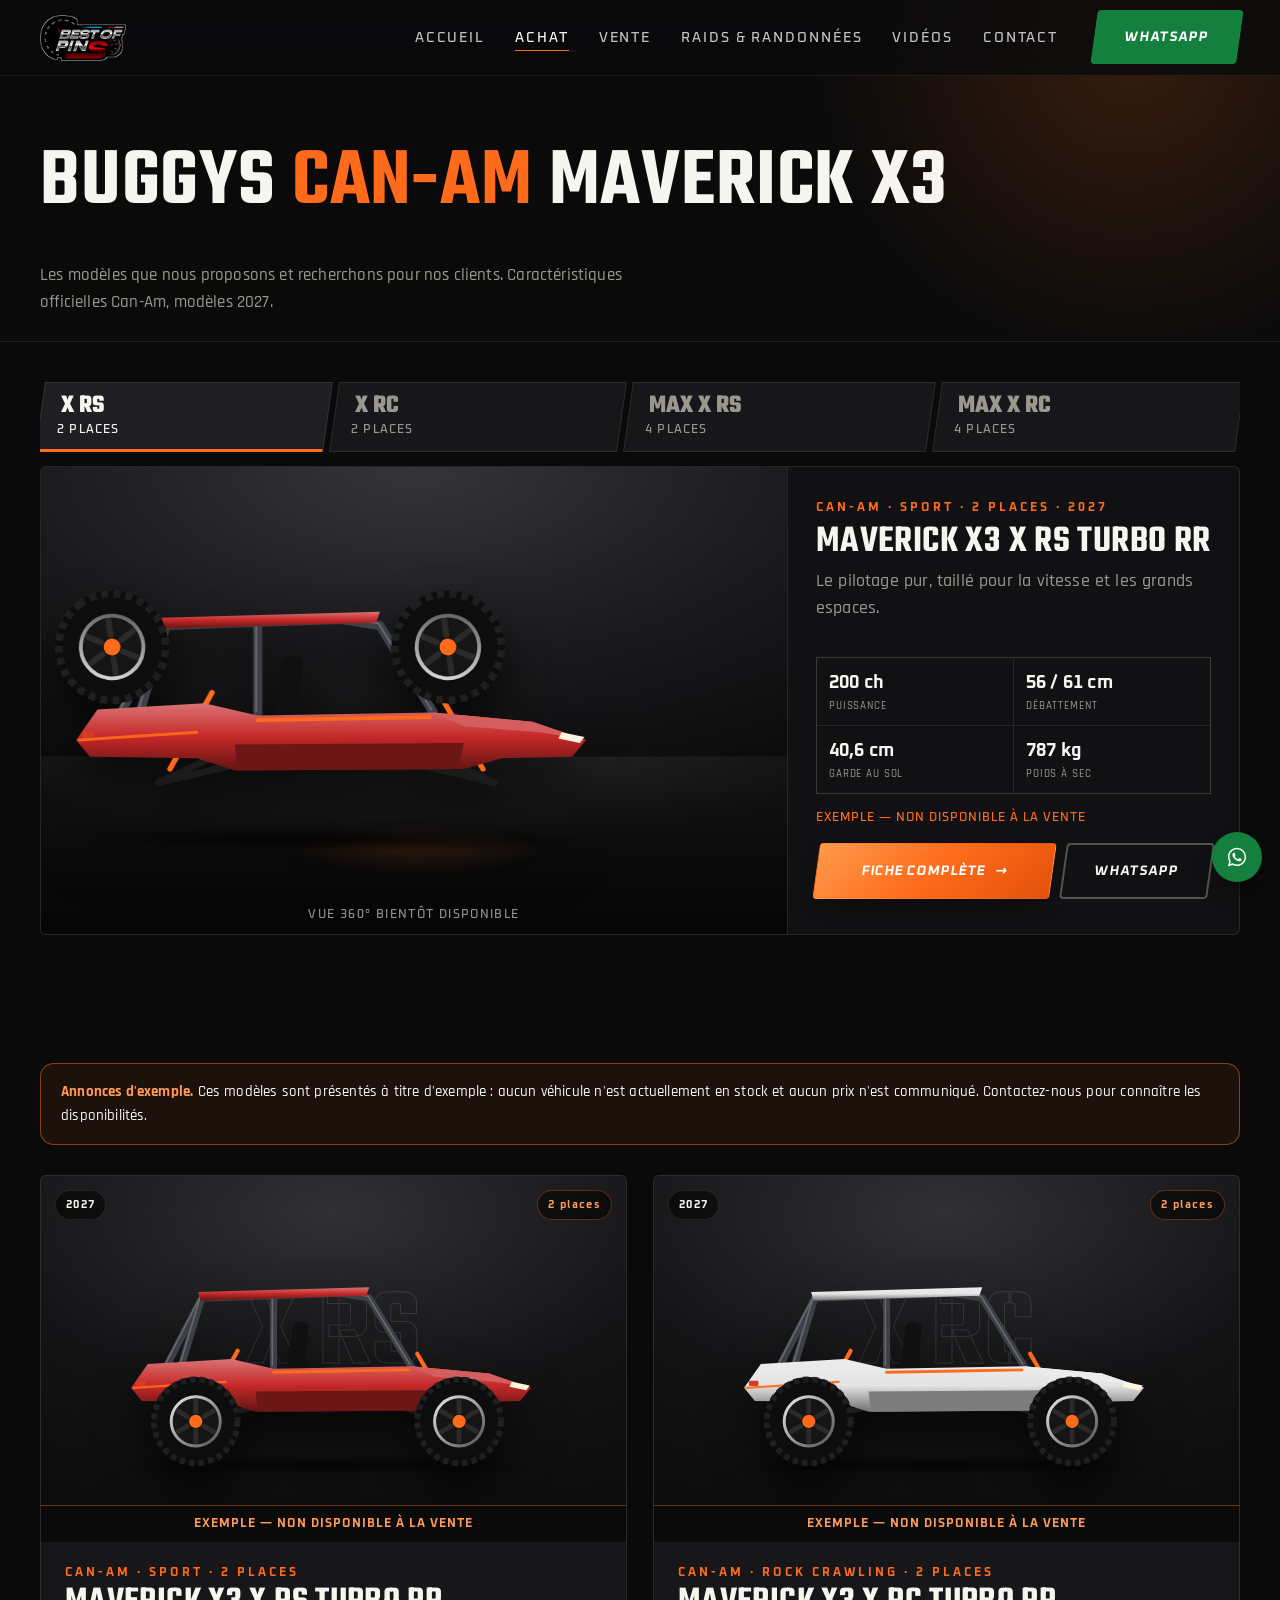
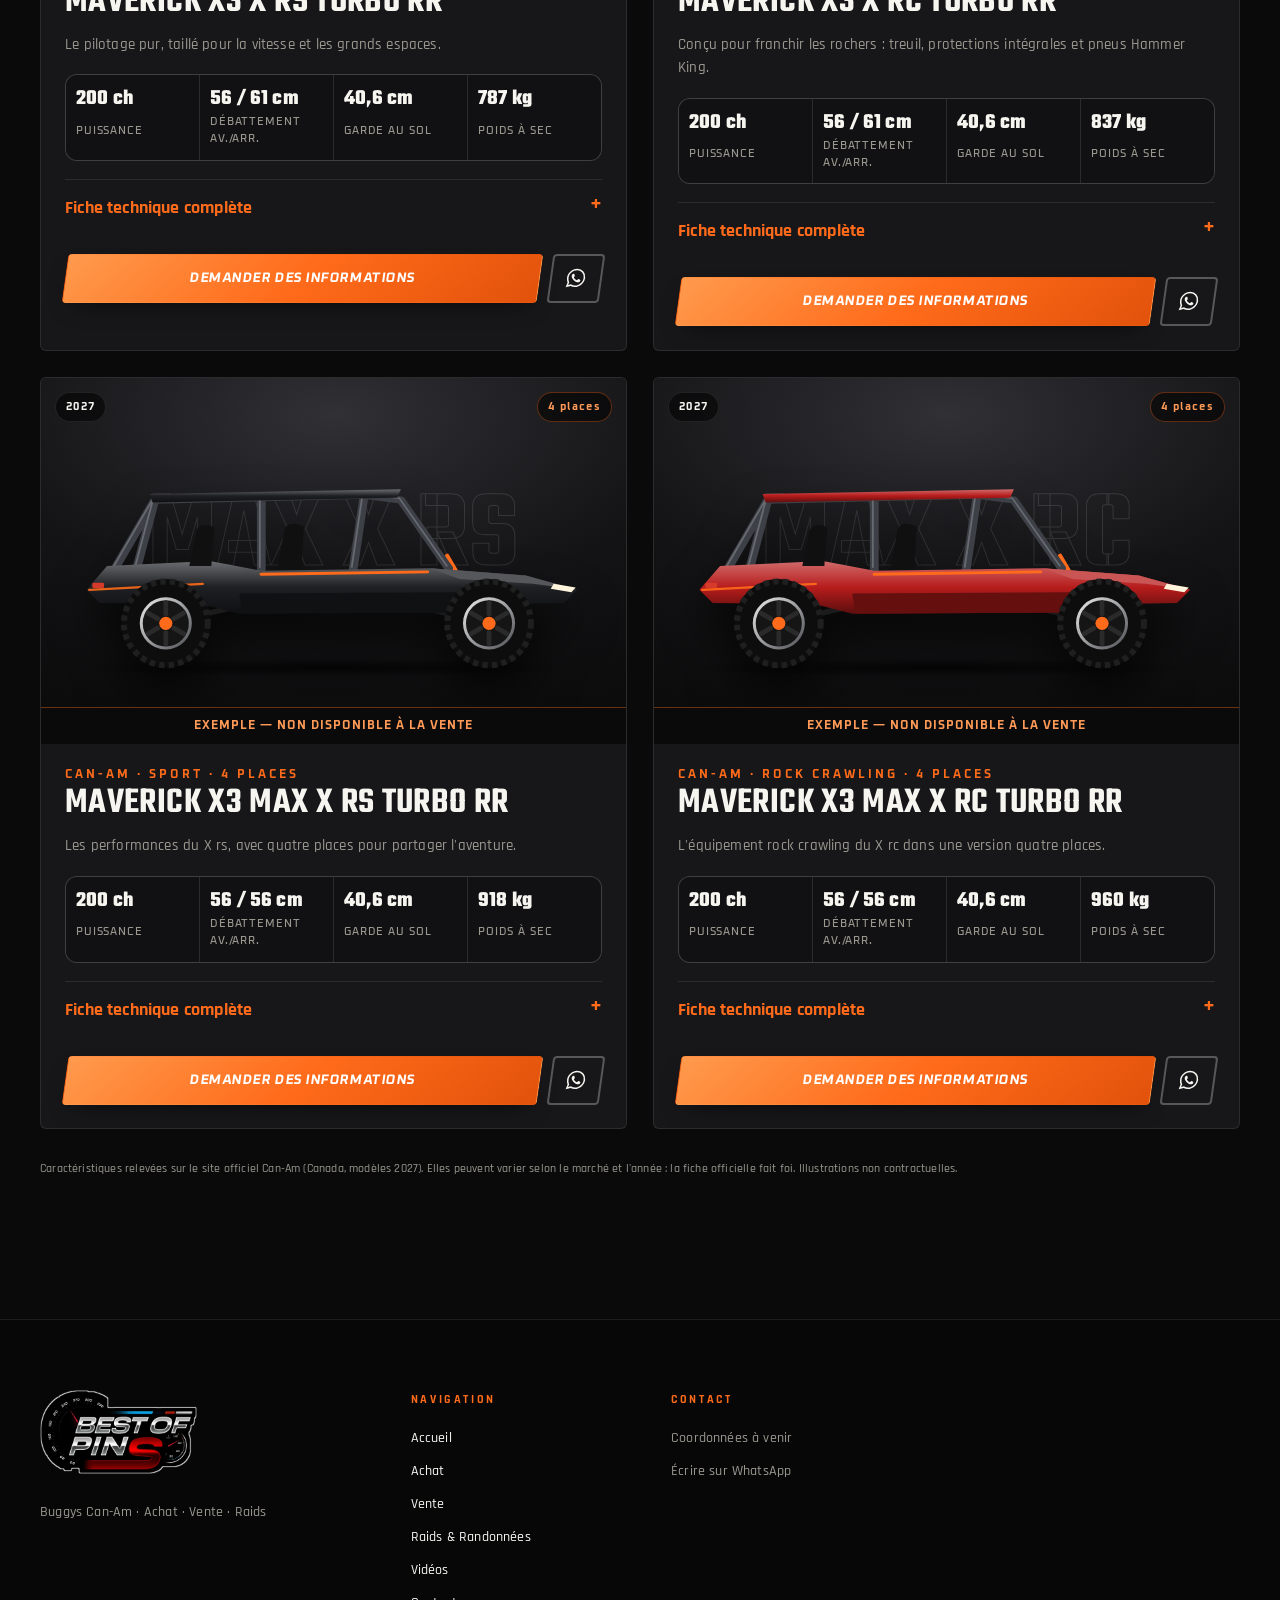
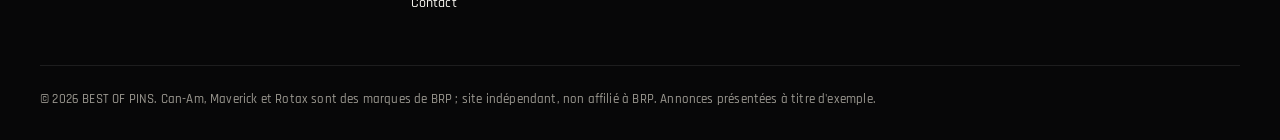
==== commit a936b9cf: "BEST OF PINS : nom, logo, audit Impeccable, animation GSAP" ====
--- a/achat.html
+++ b/achat.html
@@ -4,9 +4,10 @@
   <meta charset="utf-8">
   <meta name="viewport" content="width=device-width, initial-scale=1, viewport-fit=cover">
   <meta name="theme-color" content="#0a0a0b">
-  <title>Achat — Buggys Can-Am Maverick X3 | PRESTIGE AUTO</title>
+  <title>Achat — Buggys Can-Am Maverick X3 | BEST OF PINS</title>
   <meta name="description" content="Modèles Can-Am Maverick X3 X rs, X rc et MAX : caractéristiques officielles. Annonces d'exemple.">
-  <link rel="icon" href="assets/favicon.svg" type="image/svg+xml">
+  <link rel="icon" href="assets/favicon.png" type="image/png">
+  <link rel="apple-touch-icon" href="assets/apple-touch-icon.png">
   <link rel="preconnect" href="https://fonts.googleapis.com">
   <link rel="preconnect" href="https://fonts.gstatic.com" crossorigin>
   <link href="https://fonts.googleapis.com/css2?family=Teko:wght@500;600&family=Rajdhani:wght@500;600;700&family=Oxanium:wght@600;700&display=swap" rel="stylesheet">
@@ -20,7 +21,6 @@
   <main>
     <section class="page-hero page-hero-compact">
       <div class="container">
-        <p class="eyebrow rise">Achat</p>
         <h1 class="rise d1">Buggys <em>Can-Am</em> Maverick X3</h1>
         <p class="rise d2">Les modèles que nous proposons et recherchons pour nos clients. Caractéristiques officielles Can-Am, modèles 2027.</p>
       </div>
@@ -47,5 +47,8 @@
   <script src="js/art.js"></script>
   <script src="js/main.js"></script>
   <script src="js/pages.js"></script>
+  <script defer src="js/vendor/gsap.min.js"></script>
+  <script defer src="js/vendor/ScrollTrigger.min.js"></script>
+  <script defer src="js/motion.js"></script>
 </body>
 </html>
--- a/css/style.css
+++ b/css/style.css
@@ -1,5 +1,5 @@
 /* =========================================================================
-   PRESTIGE AUTO — Feuille de style
+   BEST OF PINS — Feuille de style
    Palette : noir, blanc, touches dorées
    ========================================================================= */
 :root {
@@ -82,7 +82,7 @@
   white-space: nowrap; position: relative; overflow: hidden;
 }
 .btn:hover { transform: translateY(-2px); }
-.btn-gold { background: var(--gold-grad); color: #fff; box-shadow: 0 10px 30px -10px rgba(255, 107, 26, 0.6); }
+.btn-gold { background: var(--gold-grad); color: #fff; box-shadow: 0 10px 24px -12px rgba(0, 0, 0, 0.7); }
 .btn-gold::after {
   content: ""; position: absolute; inset: 0; transform: translateX(-120%);
   background: linear-gradient(110deg, transparent 30%, rgba(255, 255, 255, 0.55) 50%, transparent 70%);
@@ -91,8 +91,8 @@
 .btn-gold:hover::after { transform: translateX(120%); }
 .btn-outline { border-color: rgba(255, 255, 255, 0.28); color: var(--white); background: transparent; }
 .btn-outline:hover { border-color: var(--gold); color: var(--gold); }
-.btn-wa { background: #1f9d55; color: #fff; }
-.btn-wa:hover { background: #22b261; }
+.btn-wa { background: #15803d; color: #fff; }
+.btn-wa:hover { background: #166534; }
 .btn-sm { padding: 10px 20px; font-size: 0.82rem; }
 .btn-block { width: 100%; }
 
@@ -293,7 +293,7 @@
 .wa-float {
   position: fixed; right: 18px; bottom: calc(18px + env(safe-area-inset-bottom)); z-index: 45;
   display: inline-flex; align-items: center; gap: 0; padding: 14px; border-radius: 999px;
-  background: #1f9d55; color: #fff; box-shadow: 0 14px 30px -10px rgba(31, 157, 85, 0.7);
+  background: #15803d; color: #fff; box-shadow: 0 12px 24px -10px rgba(0, 0, 0, 0.75);
   transition: transform 0.35s var(--ease), padding 0.35s var(--ease);
   animation: rise 0.8s var(--ease) both 1.2s;
 }
@@ -404,7 +404,7 @@
 .steps b { color: var(--white); }
 .success-actions { display: flex; gap: 12px; justify-content: center; flex-wrap: wrap; }
 .wa-panel { text-align: center; }
-.wa-big { width: 72px; height: 72px; margin: 0 auto 16px; border-radius: 50%; background: #1f9d55; color: #fff; display: grid; place-items: center; }
+.wa-big { width: 72px; height: 72px; margin: 0 auto 16px; border-radius: 50%; background: #15803d; color: #fff; display: grid; place-items: center; }
 .wa-big svg { width: 36px; height: 36px; }
 .wa-panel .info-list { text-align: left; margin-top: 24px; }
 .check { text-transform: none !important; letter-spacing: 0 !important; font-weight: 400 !important; }
@@ -481,7 +481,7 @@
   .logo-text { font-size: 0.82rem; letter-spacing: 0.22em; }
   .logo-mark { width: 34px; height: 34px; }
     .hero { padding-top: calc(var(--header-h) + 18px); align-items: flex-start; }
-  .hero .eyebrow { letter-spacing: 0.2em; font-size: 0.68rem; margin-bottom: 12px; }
+  .hero .eyebrow { letter-spacing: 0.2em; font-size: 0.75rem; margin-bottom: 12px; }
   .hero .eyebrow::before { width: 22px; }
   .hero h1 { font-size: 2.55rem; }
   .hero-actions .btn { padding: 13px 14px; font-size: .85rem; }
--- a/css/sport.css
+++ b/css/sport.css
@@ -1,5 +1,5 @@
 /* =========================================================================
-   PRESTIGE AUTO — Couche « sport / rallye »
+   BEST OF PINS — Couche « sport / rallye »
    Chargée après style.css : typographies, titres inclinés, lignes de vitesse,
    coupes en biais entre sections, effets de survol. Animations limitées à
    transform/opacity (fluides sur mobile) et désactivées si « réduire les
@@ -22,9 +22,7 @@
 h2 { font-size: clamp(2.6rem, 6vw, 4.6rem); }
 h3 { font-size: 1.9rem; }
 h1 em, h2 em {
-  font-style: normal; color: transparent;
-  background: linear-gradient(100deg, #ffb26b 0%, #ff6b1a 45%, #e8480a 100%);
-  -webkit-background-clip: text; background-clip: text;
+  font-style: normal; color: var(--gold);
 }
 .eyebrow, .btn, .badge, .chip span, .car-brand, .tbc, .sample-flag, .main-nav ul a, .logo-text, .tile-num, .video-cat, .key-list span, .raid-facts small, .next-badge, .field label {
   font-family: var(--font-tech);
@@ -47,7 +45,7 @@
   padding: 15px 30px; transition: transform .3s var(--ease), background .3s, color .3s, border-color .3s, box-shadow .3s;
 }
 .btn:hover { transform: skewX(var(--skew)) translateY(-3px); }
-.btn-gold:hover { box-shadow: 0 16px 34px -12px rgba(255,107,26,.85); }
+.btn-gold:hover { box-shadow: 0 14px 26px -12px rgba(0,0,0,.8); }
 .btn .arrow { display: inline-block; transition: transform .3s var(--ease); }
 .btn:hover .arrow { transform: translateX(5px); }
 .btn-outline { border-width: 2px; }
@@ -59,7 +57,7 @@
 .stripe { height: 6px; background: repeating-linear-gradient(-60deg, var(--gold) 0 18px, transparent 18px 30px); opacity: .9; }
 
 /* ---------- Lignes de vitesse ---------- */
-.speedlines { position: absolute; inset: 0; z-index: 1; pointer-events: none; overflow: hidden; mix-blend-mode: screen; }
+.speedlines { position: absolute; inset: 0; z-index: 1; pointer-events: none; overflow: hidden; }
 .speedlines i {
   position: absolute; left: -40%; height: 2px; width: 35%; border-radius: 2px;
   background: linear-gradient(90deg, transparent, rgba(255,160,90,.75), transparent);
@@ -83,7 +81,7 @@
 .hero.has-photo .hero-grid { grid-template-columns: 1fr; grid-template-rows: none; min-height: 0; }
 .hero-quick { display: grid; grid-template-columns: repeat(3, 1fr); gap: 12px; margin-top: 34px; max-width: 760px; }
 .hero-quick a {
-  position: relative; display: flex; flex-direction: column; gap: 2px; padding: 14px 16px; border-left: 3px solid var(--gold);
+  position: relative; display: flex; flex-direction: column; gap: 2px; padding: 14px 16px; border: 1px solid rgba(255,255,255,.14);
   background: rgba(10,10,11,.55); -webkit-backdrop-filter: blur(8px); backdrop-filter: blur(8px);
   transition: background .3s, transform .3s var(--ease);
 }
@@ -97,12 +95,8 @@
 .car-card { border-radius: 6px; }
 .car-card-stage .photo { transition: transform .8s var(--ease); }
 .car-card:hover .photo { transform: scale(1.07); }
-.car-card::before {
-  content: ""; position: absolute; z-index: 2; top: 0; left: 0; width: 100%; height: 4px; background: var(--gold-grad);
-  transform: scaleX(0); transform-origin: left; transition: transform .5s var(--ease);
-}
+
 .car-card { position: relative; }
-.car-card:hover::before { transform: scaleX(1); }
 .car-model { font-size: 2.3rem; }
 .img-note { position: absolute; right: 10px; top: 52px; z-index: 2; font-size: .68rem; background: rgba(0,0,0,.65); padding: 3px 8px; border-radius: 3px; color: rgba(255,255,255,.8); }
 
@@ -203,10 +197,10 @@
 .sr-tab[aria-selected="true"]::after { transform: scaleX(1); }
 .sr-tab:active { transform: skewX(var(--skew)) scale(.97); }
 .sr-main { display: grid; grid-template-columns: minmax(0, 1.65fr) minmax(0, 1fr); gap: 0; border: 1px solid var(--line); border-radius: 6px; overflow: hidden; background: var(--ink); }
-.sr-stage { position: relative; aspect-ratio: 16 / 10; background: var(--stage-bg); overflow: hidden; touch-action: pan-y; user-select: none; -webkit-user-select: none; display: grid; place-items: center; }
-.sr-stage::before { /* sol en perspective */ content: ""; position: absolute; left: -20%; right: -20%; bottom: 0; height: 38%; background: repeating-linear-gradient(90deg, rgba(255,255,255,.05) 0 1px, transparent 1px 60px), linear-gradient(transparent, rgba(0,0,0,.6)); transform: perspective(400px) rotateX(58deg); transform-origin: bottom; mask-image: linear-gradient(transparent, #000 60%); -webkit-mask-image: linear-gradient(transparent, #000 60%); }
+.sr-stage { position: relative; aspect-ratio: 16 / 10; min-height: 100%; background: var(--stage-bg); overflow: hidden; touch-action: pan-y; user-select: none; -webkit-user-select: none; display: grid; place-items: center; }
+.sr-stage::before { /* sol en perspective */ content: ""; position: absolute; left: -20%; right: -20%; bottom: 0; height: 38%; background: radial-gradient(60% 70% at 50% 0%, rgba(255,255,255,.07), transparent 70%), linear-gradient(rgba(255,255,255,.03), rgba(0,0,0,.55)); border-top: 1px solid rgba(255,255,255,.06); }
 .stage-word { position: absolute; left: 50%; top: 46%; translate: -50% -50%; font-family: var(--font-display); font-weight: 600; text-transform: uppercase; white-space: nowrap; line-height: .8; font-size: clamp(5rem, 20vw, 15rem); color: transparent; -webkit-text-stroke: 1px rgba(255,255,255,.12); pointer-events: none; }
-.sr-car { position: relative; z-index: 1; width: 88%; }
+.sr-drive { position: relative; z-index: 1; width: 88%; }
 .car-cutout { display: block; width: 100%; height: auto; object-fit: contain; filter: drop-shadow(0 24px 22px rgba(0,0,0,.65)); }
 .car-art .buggy-svg { display: block; width: 100%; height: auto; }
 .sr-floor { position: absolute; left: 15%; right: 15%; bottom: 11%; height: 14%; background: radial-gradient(50% 50% at 50% 50%, rgba(255,107,26,.28), transparent 70%); filter: blur(6px); pointer-events: none; }
@@ -247,7 +241,7 @@
 @media (max-width: 860px) {
   .sr-main { grid-template-columns: 1fr; }
   .sr-stage { aspect-ratio: 4 / 3; }
-  .sr-car { width: 96%; }
+  .sr-drive { width: 96%; }
   .sr-info { border-left: 0; border-top: 1px solid var(--line); padding: 22px 18px 24px; }
   .sr-tab { min-width: 96px; padding: 8px 14px 10px; }
   .sr-tab b { font-size: 1.35rem; }
@@ -258,3 +252,16 @@
 .page-hero-compact { padding-bottom: 8px; } .page-hero-compact h1 { font-size: clamp(2.6rem, 7vw, 5.2rem); }
 .card-actions .btn-gold { min-width: 0; padding-inline: 14px; letter-spacing: .04em; white-space: normal; text-align: center; line-height: 1.2; }
 .btn.btn-icon { padding: 0; } .btn svg { max-width: none; }
+
+/* Surfaces navigateur aux couleurs du site */
+::selection { background: var(--gold); color: #0a0a0b; }
+input, textarea, select { caret-color: var(--gold); accent-color: var(--gold); }
+:focus-visible { outline: 2px solid var(--gold); outline-offset: 3px; }
+html { scrollbar-color: #3a3a40 #0a0a0b; }
+.sr-specs b, .countdown, .key-list b { font-variant-numeric: tabular-nums; }
+
+/* Logo BEST OF PINS (fond noir fondu dans le décor) */
+.logo-img { display: block; height: 46px; width: auto; }
+.logo-img-lg { height: 84px; }
+.hero-logo { display: block; width: clamp(210px, 34vw, 400px); height: auto; margin: 0 0 6px -2%; }
+@media (max-width: 860px) { .logo-img { height: 38px; } }
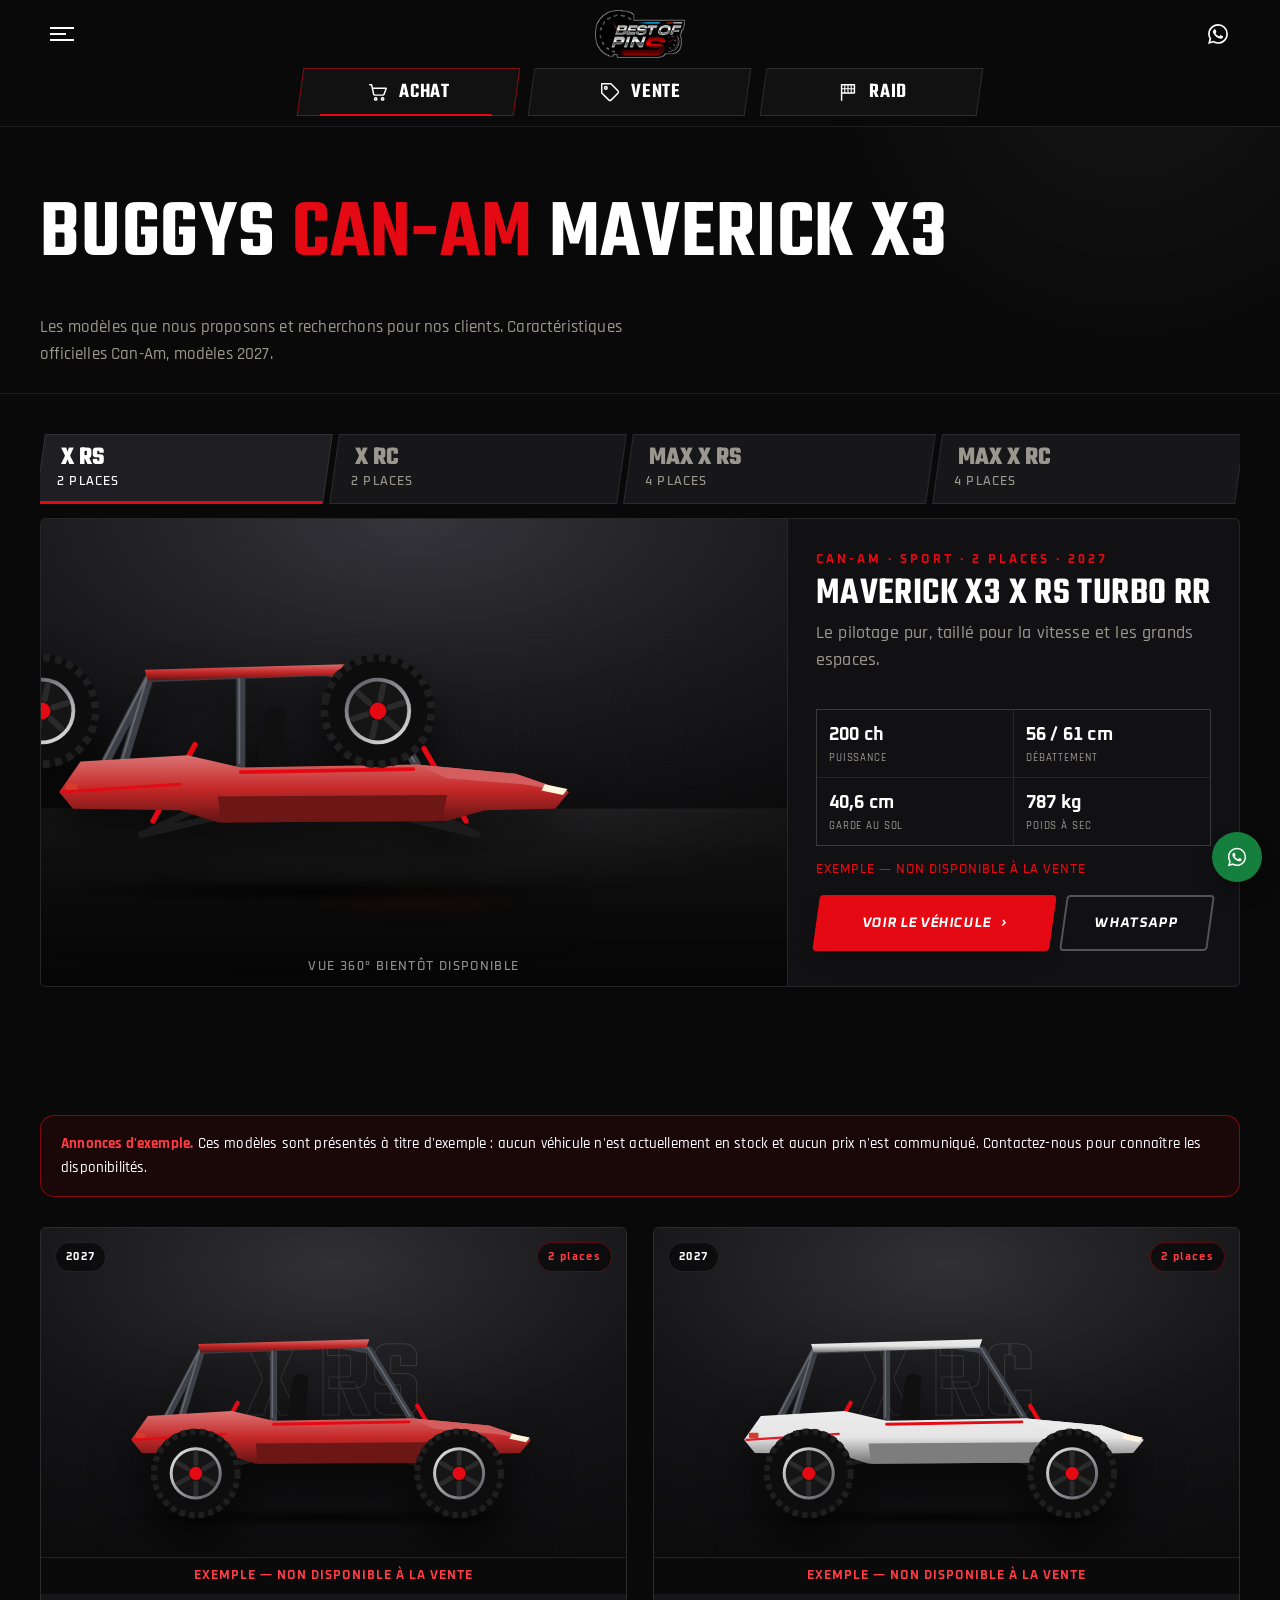
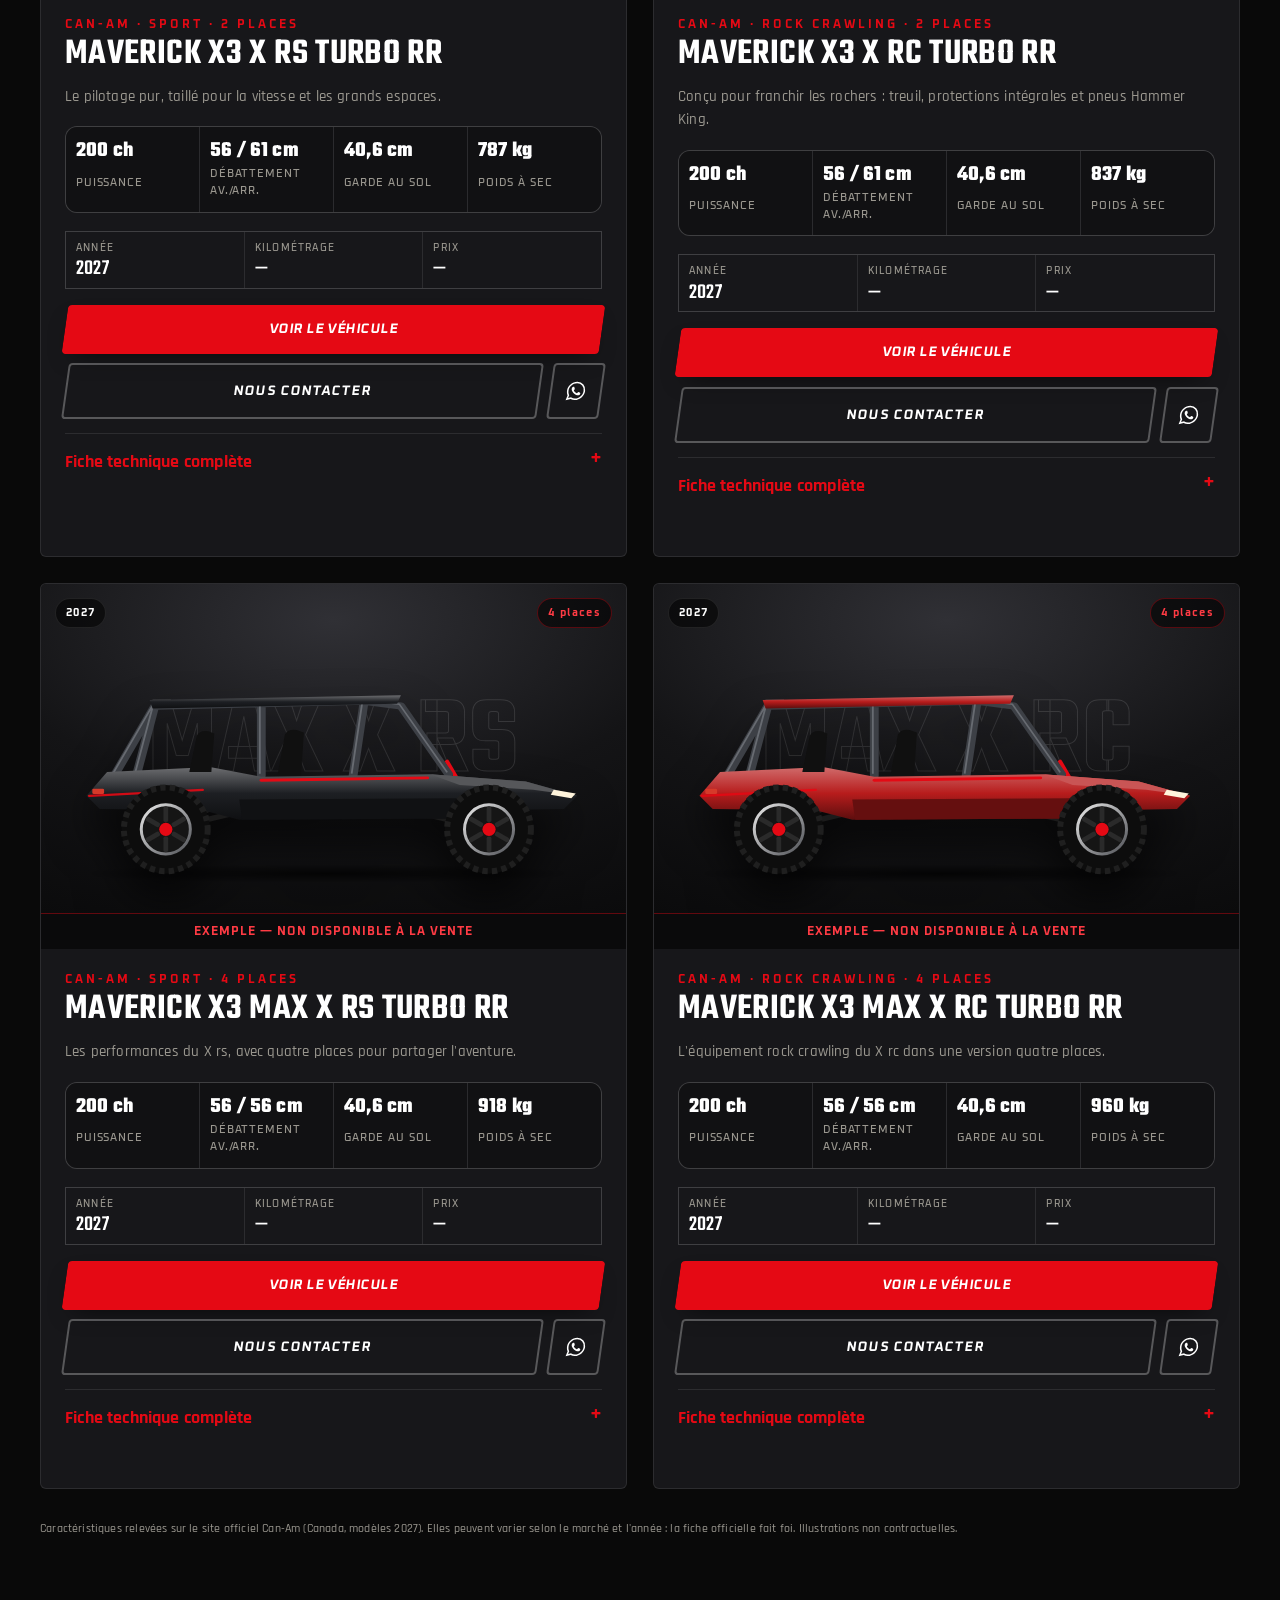
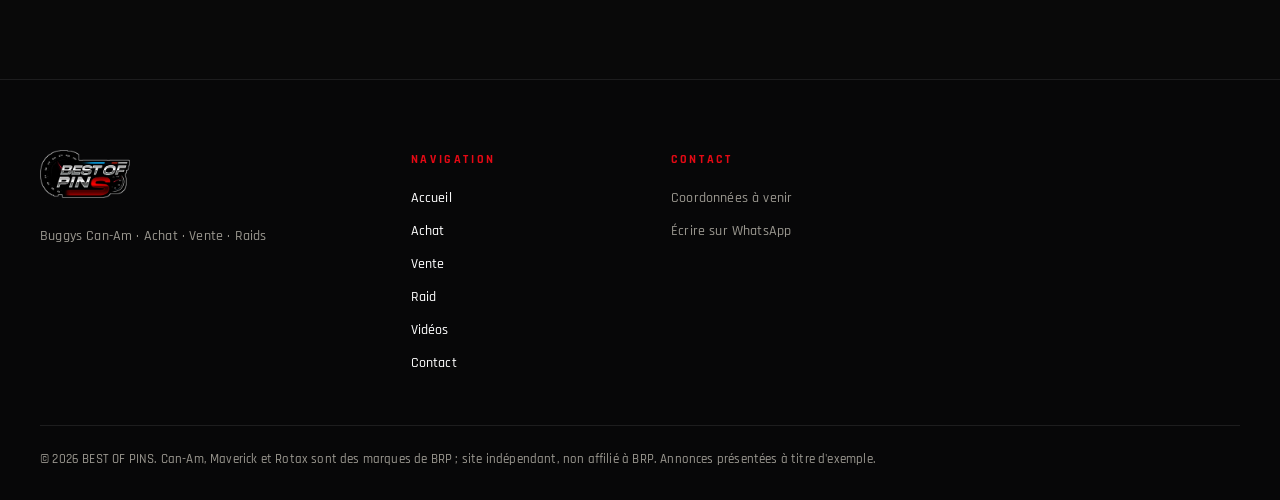
==== commit 957774e2: "Refonte showroom : en-tête centré, Achat/Vente/Raid, photo XRS, prochain raid" ====
--- a/achat.html
+++ b/achat.html
@@ -3,7 +3,7 @@
 <head>
   <meta charset="utf-8">
   <meta name="viewport" content="width=device-width, initial-scale=1, viewport-fit=cover">
-  <meta name="theme-color" content="#0a0a0b">
+  <meta name="theme-color" content="#090909">
   <title>Achat — Buggys Can-Am Maverick X3 | BEST OF PINS</title>
   <meta name="description" content="Modèles Can-Am Maverick X3 X rs, X rc et MAX : caractéristiques officielles. Annonces d'exemple.">
   <link rel="icon" href="assets/favicon.png" type="image/png">
--- a/css/style.css
+++ b/css/style.css
@@ -3,17 +3,17 @@
    Palette : noir, blanc, touches dorées
    ========================================================================= */
 :root {
-  --black: #0a0a0b;
+  --black: #090909;
   --ink: #111113;
   --panel: #17171a;
   --panel-2: #1e1e22;
   --line: rgba(255, 255, 255, 0.09);
-  --white: #f7f5f0;
+  --white: #ffffff;
   --muted: #9a978f;
-  --gold: #ff6b1a;
-  --gold-light: #ff9a57;
-  --gold-dark: #d4500a;
-  --gold-grad: linear-gradient(135deg, #ff9a4d 0%, #ff6b1a 50%, #e2520b 100%);
+  --gold: #e50914;
+  --gold-light: #ff3b44;
+  --gold-dark: #b0060f;
+  --gold-grad: #e50914;
   --danger: #e0645c;
   --ok: #6cc28a;
   --radius: 14px;
@@ -69,7 +69,7 @@
 
 .demo-flag {
   display: inline-block; font-size: 0.7rem; letter-spacing: 0.12em; text-transform: uppercase;
-  border: 1px dashed rgba(255, 107, 26, 0.6); color: var(--gold-light);
+  border: 1px dashed rgba(229,9,20, 0.6); color: var(--gold-light);
   padding: 4px 10px; border-radius: 999px;
 }
 
@@ -164,7 +164,7 @@
 .page-hero { padding: calc(var(--header-h) + 70px) 0 60px; position: relative; overflow: hidden; border-bottom: 1px solid var(--line); }
 .page-hero::before {
   content: ""; position: absolute; width: 700px; height: 700px; right: -200px; top: -300px; border-radius: 50%;
-  background: radial-gradient(circle, rgba(255, 107, 26, 0.18), transparent 65%); pointer-events: none;
+  background: radial-gradient(circle, rgba(255,255,255, 0.05), transparent 65%); pointer-events: none;
 }
 .page-hero p { max-width: 620px; color: var(--muted); font-size: 1.08rem; }
 
@@ -182,7 +182,7 @@
   background: var(--panel); border: 1px solid var(--line); border-radius: var(--radius-lg); overflow: hidden;
   transition: transform 0.5s var(--ease), border-color 0.4s, box-shadow 0.5s, opacity 0.9s var(--ease);
 }
-.car-card:hover { transform: translateY(-6px); border-color: rgba(255, 107, 26, 0.55); box-shadow: var(--shadow); }
+.car-card:hover { transform: translateY(-6px); border-color: rgba(229,9,20, 0.55); box-shadow: var(--shadow); }
 .car-card-link { display: block; height: 100%; }
 .car-card-stage {
   position: relative; aspect-ratio: 16 / 9; display: grid; place-items: center; padding: 26px 14px 10px;
@@ -194,7 +194,7 @@
   position: absolute; top: 14px; left: 14px; font-size: 0.7rem; font-weight: 700; letter-spacing: 0.12em;
   padding: 5px 10px; border-radius: 999px; background: rgba(0, 0, 0, 0.55); border: 1px solid var(--line);
 }
-.badge-fuel { left: auto; right: 14px; color: var(--gold-light); border-color: rgba(255, 107, 26, 0.35); }
+.badge-fuel { left: auto; right: 14px; color: var(--gold-light); border-color: rgba(229,9,20, 0.35); }
 .badge-fuel[data-fuel="Électrique"] { color: #8fd3ff; border-color: rgba(143, 211, 255, 0.35); }
 .badge-fuel[data-fuel="Hybride"] { color: #9fe0b5; border-color: rgba(159, 224, 181, 0.35); }
 .car-card-body { padding: 22px 24px 24px; }
@@ -211,10 +211,10 @@
 /* ---------- CTA ---------- */
 .cta {
   border-radius: var(--radius-lg); padding: clamp(40px, 7vw, 80px); position: relative; overflow: hidden;
-  background: linear-gradient(120deg, #1d1009, #0c0c0d 60%); border: 1px solid rgba(255, 107, 26, 0.3);
+  background: linear-gradient(120deg, #1d1009, #0c0c0d 60%); border: 1px solid rgba(229,9,20, 0.3);
   display: grid; gap: 24px; grid-template-columns: 1.4fr 1fr; align-items: center;
 }
-.cta::before { content: ""; position: absolute; width: 500px; height: 500px; right: -150px; bottom: -250px; border-radius: 50%; background: radial-gradient(circle, rgba(255,107,26,.25), transparent 65%); }
+.cta::before { content: ""; position: absolute; width: 500px; height: 500px; right: -150px; bottom: -250px; border-radius: 50%; background: radial-gradient(circle, rgba(229,9,20,.25), transparent 65%); }
 .cta > * { position: relative; }
 .cta-actions { display: flex; gap: 12px; flex-wrap: wrap; justify-content: flex-end; }
 @media (max-width: 800px) { .cta { grid-template-columns: 1fr; } .cta-actions { justify-content: flex-start; } }
@@ -225,7 +225,7 @@
   transition: border-color 0.3s, box-shadow 0.3s; font-size: 16px;
 }
 .select { appearance: none; -webkit-appearance: none; cursor: pointer; background-image: linear-gradient(45deg, transparent 50%, var(--gold) 50%), linear-gradient(135deg, var(--gold) 50%, transparent 50%); background-position: calc(100% - 20px) 50%, calc(100% - 15px) 50%; background-size: 5px 5px; background-repeat: no-repeat; padding-right: 40px; }
-.select:focus, .input:focus, .textarea:focus { outline: none; border-color: var(--gold); box-shadow: 0 0 0 3px rgba(255, 107, 26, 0.18); }
+.select:focus, .input:focus, .textarea:focus { outline: none; border-color: var(--gold); box-shadow: 0 0 0 3px rgba(229,9,20, 0.18); }
 .chips { display: flex; flex-wrap: wrap; gap: 8px; }
 .chip input { position: absolute; opacity: 0; pointer-events: none; }
 .chip span { display: inline-block; padding: 8px 14px; border: 1px solid var(--line); border-radius: 999px; font-size: 0.82rem; cursor: pointer; transition: all 0.25s; user-select: none; }
@@ -272,8 +272,8 @@
     #111113;
   display: grid; place-items: center; text-align: center; color: var(--muted); font-size: 0.85rem;
 }
-.map-pin { width: 18px; height: 18px; border-radius: 50% 50% 50% 0; transform: rotate(-45deg); background: var(--gold); margin: 0 auto 12px; box-shadow: 0 0 0 10px rgba(255,107,26,.15); animation: pulse 2s infinite; }
-@keyframes pulse { 50% { box-shadow: 0 0 0 18px rgba(255,107,26,0); } }
+.map-pin { width: 18px; height: 18px; border-radius: 50% 50% 50% 0; transform: rotate(-45deg); background: var(--gold); margin: 0 auto 12px; box-shadow: 0 0 0 10px rgba(229,9,20,.15); animation: pulse 2s infinite; }
+@keyframes pulse { 50% { box-shadow: 0 0 0 18px rgba(229,9,20,0); } }
 @media (max-width: 900px) { .contact-layout { grid-template-columns: 1fr; } }
 @media (max-width: 560px) { .form-grid { grid-template-columns: 1fr; } }
 
@@ -355,15 +355,15 @@
 .raid-band-inner { position: relative; z-index: 1; }
 .raid-band h2 { font-size: clamp(3rem, 9vw, 6rem); }
 .raid-dates { font-size: 1.1rem; font-weight: 600; display: flex; gap: 12px; flex-wrap: wrap; align-items: center; }
-.tbc { display: inline-block; font-size: .72rem; font-weight: 700; letter-spacing: .12em; text-transform: uppercase; padding: 5px 10px; border-radius: 999px; background: rgba(255,107,26,.15); color: var(--gold-light); border: 1px solid rgba(255,107,26,.45); }
+.tbc { display: inline-block; font-size: .72rem; font-weight: 700; letter-spacing: .12em; text-transform: uppercase; padding: 5px 10px; border-radius: 999px; background: rgba(229,9,20,.15); color: var(--gold-light); border: 1px solid rgba(229,9,20,.45); }
 
 /* ---------- Achat ---------- */
-.notice { border: 1px solid rgba(255,107,26,.5); background: rgba(255,107,26,.08); border-radius: var(--radius); padding: 16px 20px; margin-bottom: 30px; font-size: .95rem; }
+.notice { border: 1px solid rgba(229,9,20,.5); background: rgba(229,9,20,.08); border-radius: var(--radius); padding: 16px 20px; margin-bottom: 30px; font-size: .95rem; }
 .notice strong { color: var(--gold-light); }
 .model-grid { display: grid; grid-template-columns: repeat(2, 1fr); gap: 26px; }
 .car-card-stage { aspect-ratio: 16 / 10; padding: 34px 10px 0; overflow: hidden; }
 .car-card-stage .photo { position: absolute; inset: 0; }
-.sample-flag { position: absolute; left: 0; right: 0; bottom: 0; background: rgba(10,10,11,.82); color: var(--gold-light); text-align: center; font-size: .78rem; font-weight: 700; letter-spacing: .08em; text-transform: uppercase; padding: 8px; border-top: 1px solid rgba(255,107,26,.4); }
+.sample-flag { position: absolute; left: 0; right: 0; bottom: 0; background: rgba(10,10,11,.82); color: var(--gold-light); text-align: center; font-size: .78rem; font-weight: 700; letter-spacing: .08em; text-transform: uppercase; padding: 8px; border-top: 1px solid rgba(229,9,20,.4); }
 .card-tagline { font-size: .95rem; }
 .car-model { font-size: 2rem; }
 .key-list { list-style: none; padding: 0; margin: 18px 0; display: grid; grid-template-columns: repeat(4, 1fr); gap: 1px; background: var(--line); border: 1px solid var(--line); border-radius: 12px; overflow: hidden; }
@@ -394,7 +394,7 @@
 .input-group { display: flex; gap: 8px; }
 .input-group .select { width: 96px; flex: none; }
 .upload { position: relative; display: flex; align-items: center; justify-content: center; gap: 12px; padding: 22px; border: 1.5px dashed rgba(255,255,255,.25); border-radius: 12px; cursor: pointer; text-transform: none !important; letter-spacing: 0 !important; font-size: .95rem !important; color: var(--white) !important; transition: border-color .3s, background .3s; }
-.upload:hover { border-color: var(--gold); background: rgba(255,107,26,.06); }
+.upload:hover { border-color: var(--gold); background: rgba(229,9,20,.06); }
 .upload input { position: absolute; inset: 0; opacity: 0; cursor: pointer; }
 .upload-icon { width: 34px; height: 34px; border-radius: 50%; display: grid; place-items: center; background: var(--gold); color: #fff; font-size: 1.4rem; }
 .field.invalid .upload { border-color: var(--danger); }
@@ -419,9 +419,9 @@
 .raid-facts li { background: var(--ink); border: 1px solid var(--line); border-radius: 12px; padding: 14px; display: grid; gap: 4px; align-content: start; }
 .raid-facts small { color: var(--gold); text-transform: uppercase; letter-spacing: .14em; font-size: .7rem; font-weight: 700; }
 .raid-facts .tbc { justify-self: start; margin-top: 4px; }
-.next-card { position: sticky; top: calc(var(--header-h) + 20px); border-radius: var(--radius-lg); padding: 28px; background: linear-gradient(160deg, #2a1407, #121214 70%); border: 1px solid rgba(255,107,26,.45); }
+.next-card { position: sticky; top: calc(var(--header-h) + 20px); border-radius: var(--radius-lg); padding: 28px; background: linear-gradient(160deg, #1c0b0c, #121214 70%); border: 1px solid rgba(229,9,20,.45); }
 .next-badge { display: inline-block; background: var(--gold); color: #fff; font-weight: 800; font-size: .72rem; letter-spacing: .14em; text-transform: uppercase; padding: 5px 12px; border-radius: 999px; animation: pulseBadge 2.4s ease-in-out infinite; }
-@keyframes pulseBadge { 50% { box-shadow: 0 0 0 8px rgba(255,107,26,0); } 0% { box-shadow: 0 0 0 0 rgba(255,107,26,.5); } }
+@keyframes pulseBadge { 50% { box-shadow: 0 0 0 8px rgba(229,9,20,0); } 0% { box-shadow: 0 0 0 0 rgba(229,9,20,.5); } }
 .next-card h3 { font-size: 2.1rem; margin: 16px 0 4px; }
 .next-sub { color: var(--gold-light); font-weight: 700; }
 .gallery { display: grid; grid-template-columns: repeat(3, 1fr); gap: 14px; }
@@ -441,14 +441,14 @@
 /* ---------- Vidéos ---------- */
 .video-grid { display: grid; grid-template-columns: repeat(auto-fill, minmax(300px, 1fr)); gap: 22px; }
 .video-card { background: var(--panel); border: 1px solid var(--line); border-radius: var(--radius-lg); overflow: hidden; transition: opacity .9s var(--ease), transform .9s var(--ease), border-color .3s; }
-.video-card:hover { border-color: rgba(255,107,26,.5); }
+.video-card:hover { border-color: rgba(229,9,20,.5); }
 .video-card[hidden] { display: none; }
 .video-frame { aspect-ratio: 16 / 9; position: relative; background: #000; }
 .video-frame video, .video-frame iframe { width: 100%; height: 100%; border: 0; display: block; }
 .video-poster { position: absolute; inset: 0; border: 0; padding: 0; background: none; cursor: pointer; display: block; width: 100%; }
 .video-poster.is-empty { cursor: default; }
 .video-poster .art { opacity: .7; }
-.play { position: absolute; left: 50%; top: 50%; width: 64px; height: 64px; margin: -32px 0 0 -32px; border-radius: 50%; background: rgba(255,107,26,.92); box-shadow: 0 10px 30px rgba(0,0,0,.4); transition: transform .3s var(--ease); }
+.play { position: absolute; left: 50%; top: 50%; width: 64px; height: 64px; margin: -32px 0 0 -32px; border-radius: 50%; background: rgba(229,9,20,.92); box-shadow: 0 10px 30px rgba(0,0,0,.4); transition: transform .3s var(--ease); }
 .play::after { content: ""; position: absolute; left: 26px; top: 20px; border-left: 18px solid #fff; border-top: 12px solid transparent; border-bottom: 12px solid transparent; }
 .video-poster:hover .play { transform: scale(1.1); }
 .is-empty .play { background: rgba(255,255,255,.18); }
--- a/css/sport.css
+++ b/css/sport.css
@@ -85,7 +85,7 @@
   background: rgba(10,10,11,.55); -webkit-backdrop-filter: blur(8px); backdrop-filter: blur(8px);
   transition: background .3s, transform .3s var(--ease);
 }
-.hero-quick a:hover { background: rgba(255,107,26,.22); transform: translateY(-3px); }
+.hero-quick a:hover { background: rgba(229,9,20,.22); transform: translateY(-3px); }
 .hero-quick b { font-family: var(--font-display); font-size: 1.7rem; font-weight: 600; line-height: 1; text-transform: uppercase; }
 .hero-quick span { font-size: .85rem; color: rgba(255,255,255,.7); }
 .photo-credit { position: absolute; right: 12px; bottom: 10px; z-index: 3; font-size: .7rem; color: rgba(255,255,255,.6); }
@@ -101,7 +101,7 @@
 .img-note { position: absolute; right: 10px; top: 52px; z-index: 2; font-size: .68rem; background: rgba(0,0,0,.65); padding: 3px 8px; border-radius: 3px; color: rgba(255,255,255,.8); }
 
 .tile { border-radius: 6px; position: relative; overflow: hidden; }
-.tile::after { content: ""; position: absolute; right: -30px; bottom: -30px; width: 120px; height: 120px; background: repeating-linear-gradient(-60deg, rgba(255,107,26,.18) 0 10px, transparent 10px 20px); transition: transform .5s var(--ease); }
+.tile::after { content: ""; position: absolute; right: -30px; bottom: -30px; width: 120px; height: 120px; background: repeating-linear-gradient(-60deg, rgba(229,9,20,.18) 0 10px, transparent 10px 20px); transition: transform .5s var(--ease); }
 .tile:hover::after { transform: translate(-14px, -14px); }
 .tile h3 { font-size: 2.4rem; }
 
@@ -203,7 +203,7 @@
 .sr-drive { position: relative; z-index: 1; width: 88%; }
 .car-cutout { display: block; width: 100%; height: auto; object-fit: contain; filter: drop-shadow(0 24px 22px rgba(0,0,0,.65)); }
 .car-art .buggy-svg { display: block; width: 100%; height: auto; }
-.sr-floor { position: absolute; left: 15%; right: 15%; bottom: 11%; height: 14%; background: radial-gradient(50% 50% at 50% 50%, rgba(255,107,26,.28), transparent 70%); filter: blur(6px); pointer-events: none; }
+.sr-floor { position: absolute; left: 15%; right: 15%; bottom: 11%; height: 14%; background: radial-gradient(50% 50% at 50% 50%, rgba(229,9,20,.14), transparent 70%); filter: blur(6px); pointer-events: none; }
 .sr-hint { position: absolute; left: 0; right: 0; bottom: 10px; margin: 0; text-align: center; font-family: var(--font-tech); font-size: .72rem; letter-spacing: .12em; text-transform: uppercase; color: rgba(255,255,255,.55); }
 .sr-stage.is-360 { cursor: grab; }
 .sr-stage.grabbing { cursor: grabbing; }
@@ -265,3 +265,69 @@
 .logo-img-lg { height: 84px; }
 .hero-logo { display: block; width: clamp(210px, 34vw, 400px); height: auto; margin: 0 0 6px -2%; }
 @media (max-width: 860px) { .logo-img { height: 38px; } }
+
+/* =========================================================================
+   Refonte « showroom » : en-tête centré, rubriques, photo XRS, prochain raid
+   ========================================================================= */
+:root { --header-h: 124px; }
+.site-header, .site-header.scrolled, body:not([data-page="home"]) .site-header { height: auto; background: #090909; border-bottom: 1px solid var(--line); -webkit-backdrop-filter: none; backdrop-filter: none; }
+.header-inner { display: grid; grid-template-columns: 44px 1fr 44px; height: 60px; gap: 8px; }
+.header-inner .logo { justify-self: center; }
+.logo-img { height: 46px; }
+main { overflow-x: clip; }
+.head-wa { justify-self: end; display: grid; place-items: center; width: 44px; height: 44px; color: #fff; transition: color .2s; }
+.head-wa:hover { color: var(--gold); }
+.head-wa svg { width: 24px; height: 24px; }
+.burger { display: block; justify-self: start; }
+.main-nav { position: fixed; inset: 0; z-index: 55; display: flex; background: rgba(9,9,9,.97); flex-direction: column; justify-content: center; align-items: center; opacity: 0; visibility: hidden; transition: opacity .35s var(--ease), visibility .35s; }
+.main-nav ul { flex-direction: column; align-items: center; gap: 20px; }
+.main-nav ul a { font-family: var(--font-display); font-size: 2.2rem; letter-spacing: 0; text-transform: uppercase; }
+.nav-open .main-nav { opacity: 1; visibility: visible; }
+.tabs { display: grid; grid-template-columns: repeat(3, 1fr); gap: 8px; max-width: 680px; padding-bottom: 10px; }
+.tab { position: relative; display: flex; flex-direction: column; align-items: center; justify-content: center; gap: 2px; height: 54px; background: #111112; border: 1px solid rgba(255,255,255,.12); color: #fff; transform: skewX(-8deg); transition: transform .2s var(--ease), border-color .25s, background .25s; -webkit-tap-highlight-color: transparent; }
+.tab > * { transform: skewX(8deg); }
+.tab svg { width: 22px; height: 22px; fill: none; stroke: currentColor; stroke-width: 1.6; stroke-linecap: round; stroke-linejoin: round; }
+.tab span { font-family: var(--font-display); font-weight: 600; font-size: 1.3rem; line-height: 1; text-transform: uppercase; letter-spacing: .04em; }
+.tab::after { content: ""; position: absolute; left: 10%; right: 10%; bottom: -1px; height: 2px; background: var(--gold); transform: scaleX(0); transition: transform .35s var(--ease); }
+.tab.active { border-color: rgba(229,9,20,.55); }
+.tab.active::after { transform: scaleX(1); }
+.tab:active { transform: skewX(-8deg) scale(.97); }
+@media (hover: hover) { .tab:hover { border-color: rgba(255,255,255,.3); background: #161617; } .tab:hover::after { transform: scaleX(1); } }
+@media (min-width: 861px) {
+  :root { --header-h: 128px; }
+  .header-inner { height: 68px; }
+  .logo-img { height: 48px; }
+  .tabs { gap: 14px; }
+  .tab { flex-direction: row; gap: 10px; height: 48px; }
+}
+
+/* Accueil : photo du buggy + prochain raid */
+.home-hero { padding-top: var(--header-h); background: #090909; }
+.xrs-photo { margin: 0; }
+.xrs-photo img { display: block; width: 100%; max-width: min(1180px, calc((100svh - var(--header-h)) * 1.25)); height: auto; margin: 0 auto; -webkit-mask-image: linear-gradient(180deg, transparent 0, #000 5%, #000 96%, transparent 100%); mask-image: linear-gradient(180deg, transparent 0, #000 5%, #000 96%, transparent 100%); }
+@media (min-width: 1181px) {
+  .xrs-photo img { -webkit-mask-image: linear-gradient(180deg, transparent 0, #000 5%, #000 96%, transparent 100%), linear-gradient(90deg, transparent 0, #000 6%, #000 94%, transparent 100%); -webkit-mask-composite: source-in; mask-image: linear-gradient(180deg, transparent 0, #000 5%, #000 96%, transparent 100%), linear-gradient(90deg, transparent 0, #000 6%, #000 94%, transparent 100%); mask-composite: intersect; }
+}
+.next-raid { text-align: center; padding-top: 6px; padding-bottom: clamp(40px, 7vw, 72px); }
+.nr-title { font-size: clamp(2.6rem, 11vw, 4.4rem); line-height: .9; transform-origin: center bottom; }
+.nr-badge { display: inline-block; margin: 8px 0 14px; padding: .08em .55em .02em; background: var(--gold); color: #fff; font-family: var(--font-display); font-weight: 600; font-size: clamp(1.6rem, 7.6vw, 3rem); line-height: 1.05; white-space: nowrap; text-transform: uppercase; transform: skewX(-10deg); }
+.nr-dates { display: flex; align-items: center; justify-content: center; gap: 10px; margin: 0; font-family: var(--font-tech); font-weight: 700; font-size: clamp(1.05rem, 4.4vw, 1.3rem); text-transform: uppercase; }
+.nr-dates::before, .nr-dates::after { content: ""; width: clamp(24px, 9vw, 70px); height: 1px; background: var(--gold); }
+.nr-dates svg { width: 22px; height: 22px; fill: none; stroke: #fff; stroke-width: 1.6; }
+.countdown-raid { display: grid; grid-template-columns: repeat(4, 1fr); gap: 8px; max-width: 520px; margin: 16px auto 20px; }
+.countdown-raid div { min-width: 0; padding: 10px 4px 8px; background: #090909; border: 1px solid rgba(229,9,20,.75); border-radius: 10px; -webkit-backdrop-filter: none; backdrop-filter: none; }
+.countdown-raid b { font-size: clamp(2.3rem, 10vw, 3.2rem); color: #fff; }
+.countdown-raid span { font-size: .62rem; letter-spacing: .1em; color: rgba(255,255,255,.75); }
+.countdown-raid .countdown-done { grid-column: 1 / -1; margin: 0; padding: 12px; border: 1px solid rgba(229,9,20,.75); border-radius: 10px; font-family: var(--font-display); font-weight: 600; font-size: 2.2rem; line-height: 1; text-transform: uppercase; color: #fff; }
+.raid-hero .countdown-raid { margin: 18px 0 26px; }
+.nr-cta { min-width: min(100%, 300px); justify-content: center; }
+.nr-note { margin: 12px 0 0; font-size: .8rem; color: var(--muted); }
+
+/* Fiches véhicules : année, kilométrage, prix */
+.car-facts { display: grid; grid-template-columns: repeat(3, 1fr); gap: 1px; margin: 16px 0; background: var(--line); border: 1px solid var(--line); }
+.car-facts div { padding: 8px 10px; background: var(--panel); }
+.car-facts dt { font-family: var(--font-tech); font-size: .64rem; letter-spacing: .12em; text-transform: uppercase; color: var(--muted); }
+.car-facts dd { margin: 2px 0 0; font-family: var(--font-display); font-size: 1.35rem; line-height: 1; font-variant-numeric: tabular-nums; }
+.car-card .card-actions { flex-wrap: wrap; margin-bottom: 14px; }
+.car-card .card-actions .btn-gold { flex: 1 1 100%; }
+.car-card .card-actions .btn-outline:not(.btn-icon) { flex: 1; justify-content: center; }
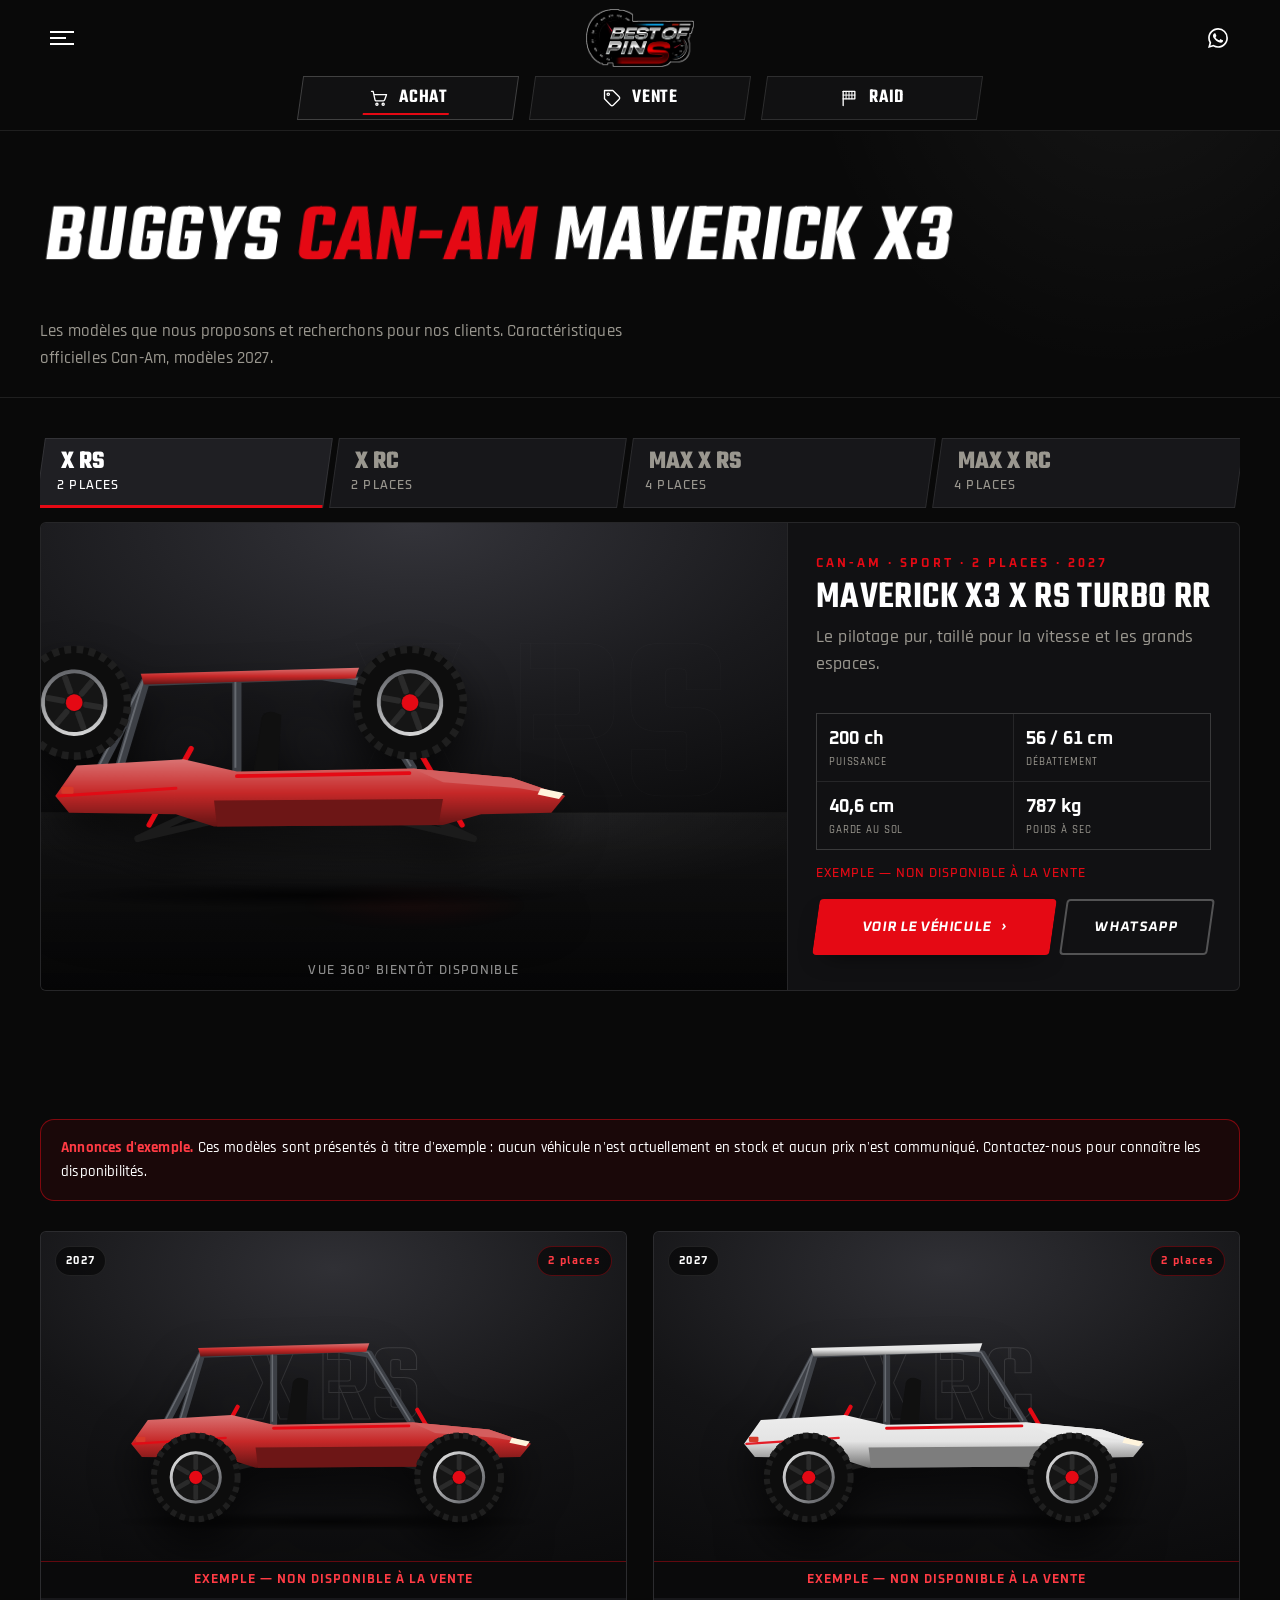
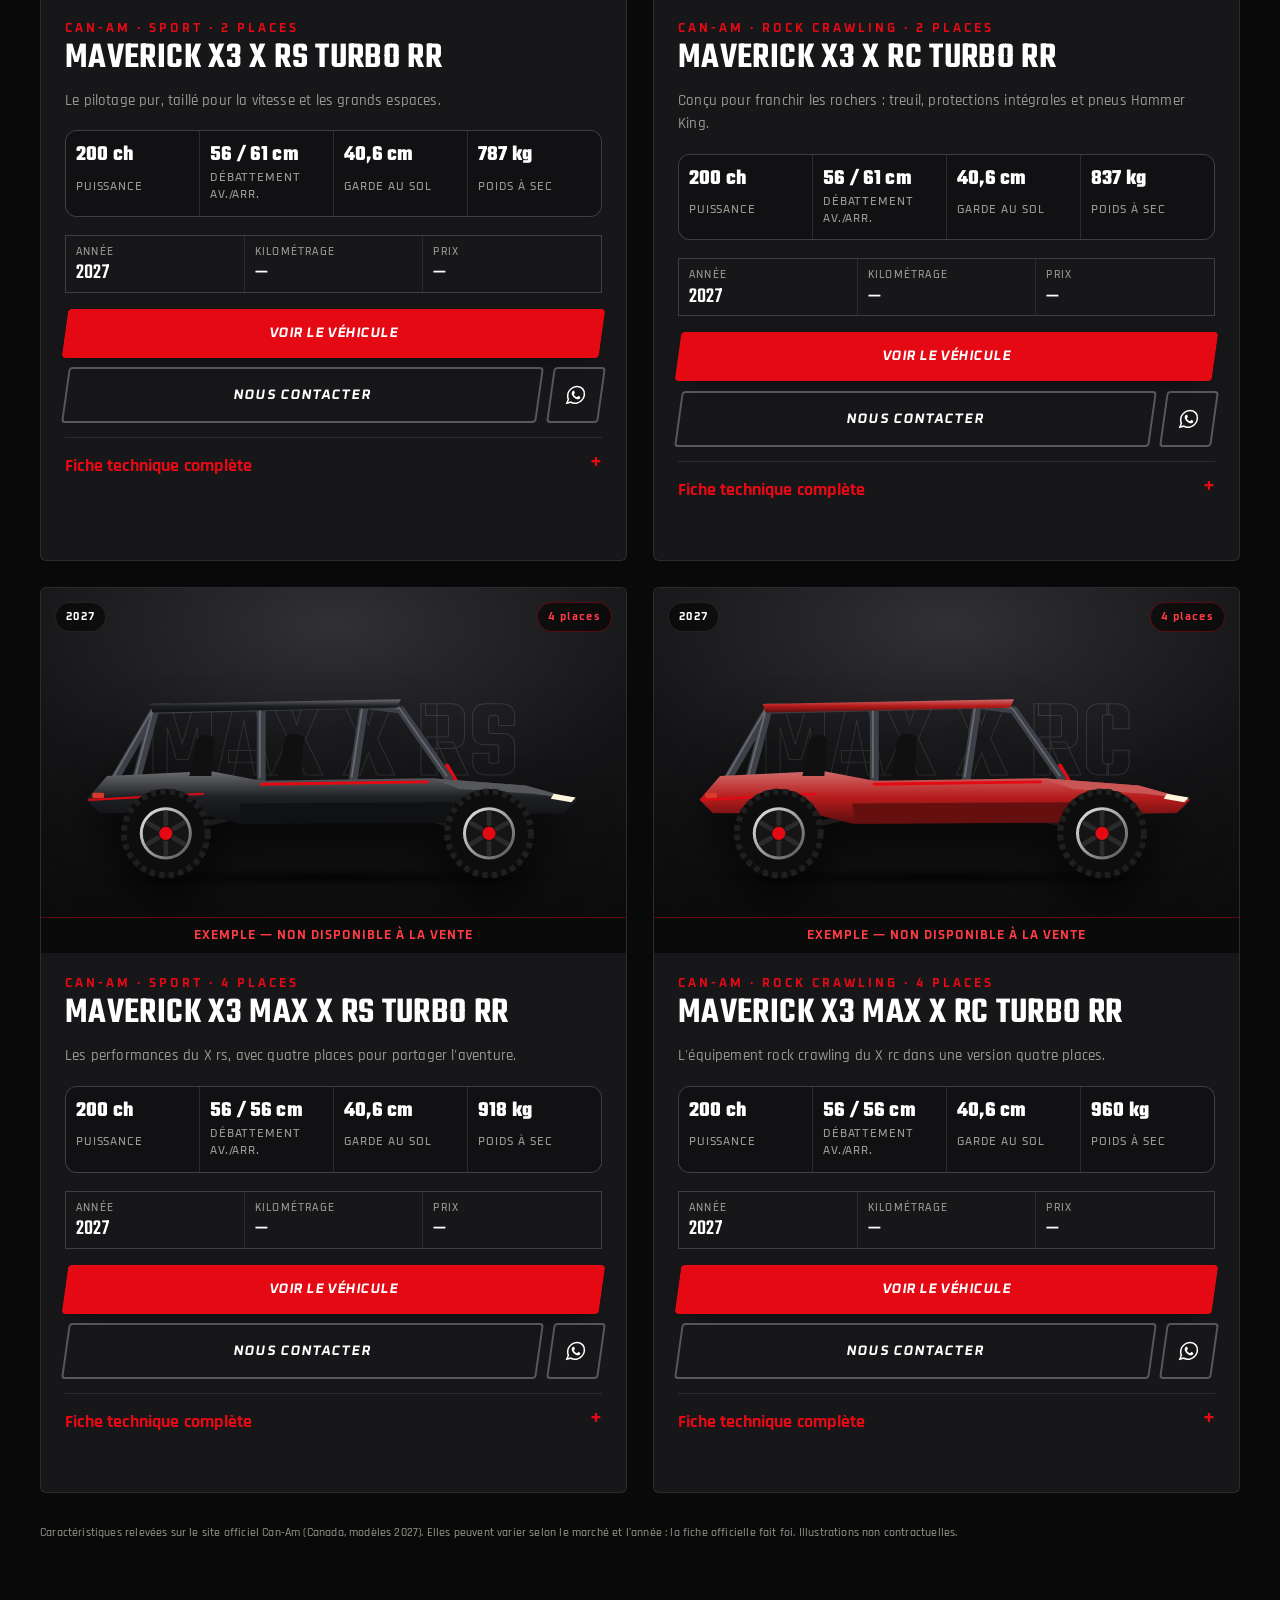
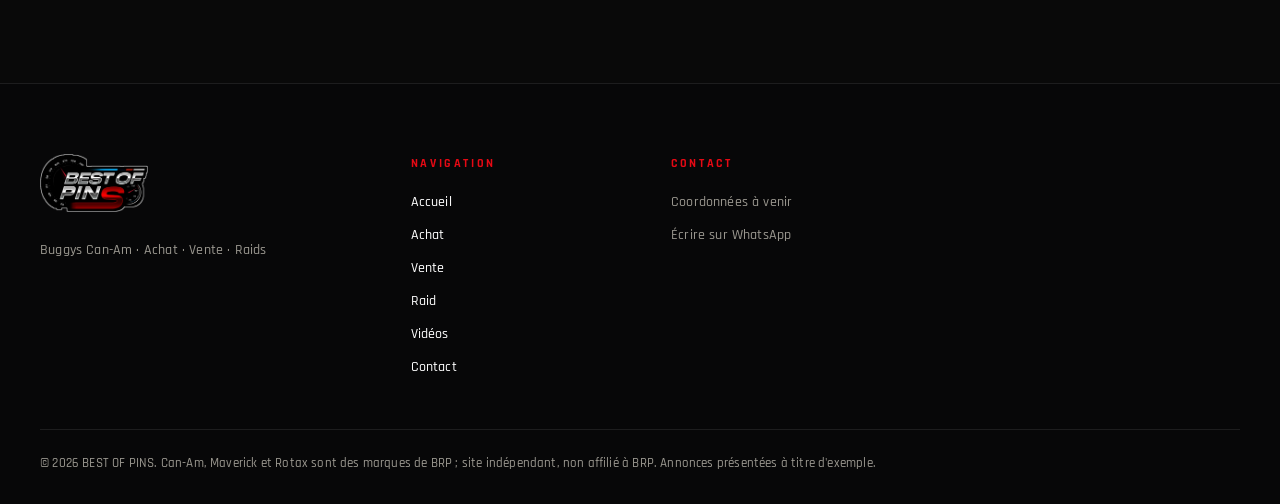
==== commit 32f0cd5a: "Motion design racing" ====
--- a/achat.html
+++ b/achat.html
@@ -13,6 +13,7 @@
   <link href="https://fonts.googleapis.com/css2?family=Teko:wght@500;600&family=Rajdhani:wght@500;600;700&family=Oxanium:wght@600;700&display=swap" rel="stylesheet">
   <link rel="stylesheet" href="css/style.css">
   <link rel="stylesheet" href="css/sport.css">
+  <script>document.documentElement.classList.add("fx")</script>
   <noscript><style>body{opacity:1}.reveal,.rise{opacity:1;transform:none}</style></noscript>
 </head>
 <body data-page="achat">
--- a/css/sport.css
+++ b/css/sport.css
@@ -269,11 +269,11 @@
 /* =========================================================================
    Refonte « showroom » : en-tête centré, rubriques, photo XRS, prochain raid
    ========================================================================= */
-:root { --header-h: 124px; }
+:root { --header-h: 128px; }
 .site-header, .site-header.scrolled, body:not([data-page="home"]) .site-header { height: auto; background: #090909; border-bottom: 1px solid var(--line); -webkit-backdrop-filter: none; backdrop-filter: none; }
-.header-inner { display: grid; grid-template-columns: 44px 1fr 44px; height: 60px; gap: 8px; }
+.header-inner { display: grid; grid-template-columns: 44px 1fr 44px; height: 68px; gap: 8px; }
 .header-inner .logo { justify-self: center; }
-.logo-img { height: 46px; }
+.logo-img { height: 55px; }
 main { overflow-x: clip; }
 .head-wa { justify-self: end; display: grid; place-items: center; width: 44px; height: 44px; color: #fff; transition: color .2s; }
 .head-wa:hover { color: var(--gold); }
@@ -283,44 +283,50 @@
 .main-nav ul { flex-direction: column; align-items: center; gap: 20px; }
 .main-nav ul a { font-family: var(--font-display); font-size: 2.2rem; letter-spacing: 0; text-transform: uppercase; }
 .nav-open .main-nav { opacity: 1; visibility: visible; }
-.tabs { display: grid; grid-template-columns: repeat(3, 1fr); gap: 8px; max-width: 680px; padding-bottom: 10px; }
-.tab { position: relative; display: flex; flex-direction: column; align-items: center; justify-content: center; gap: 2px; height: 54px; background: #111112; border: 1px solid rgba(255,255,255,.12); color: #fff; transform: skewX(-8deg); transition: transform .2s var(--ease), border-color .25s, background .25s; -webkit-tap-highlight-color: transparent; }
+.tabs { display: grid; grid-template-columns: repeat(3, 1fr); gap: 10px; max-width: 680px; padding-bottom: 10px; }
+.tab { position: relative; display: flex; flex-direction: column; align-items: center; justify-content: center; gap: 3px; height: 48px; background: #111112; border: 1px solid rgba(255,255,255,.12); color: #fff; transform: skewX(-8deg); transition: transform .2s var(--ease), border-color .2s, background .2s, color .2s; -webkit-tap-highlight-color: transparent; }
 .tab > * { transform: skewX(8deg); }
-.tab svg { width: 22px; height: 22px; fill: none; stroke: currentColor; stroke-width: 1.6; stroke-linecap: round; stroke-linejoin: round; }
-.tab span { font-family: var(--font-display); font-weight: 600; font-size: 1.3rem; line-height: 1; text-transform: uppercase; letter-spacing: .04em; }
-.tab::after { content: ""; position: absolute; left: 10%; right: 10%; bottom: -1px; height: 2px; background: var(--gold); transform: scaleX(0); transition: transform .35s var(--ease); }
-.tab.active { border-color: rgba(229,9,20,.55); }
+.tab svg { width: 20px; height: 20px; fill: none; stroke: currentColor; stroke-width: 1.6; stroke-linecap: round; stroke-linejoin: round; }
+.tab span { font-family: var(--font-display); font-weight: 600; font-size: 1.22rem; line-height: 1; text-transform: uppercase; letter-spacing: .04em; }
+.tab::after { content: ""; position: absolute; left: 22%; right: 22%; bottom: 5px; height: 2px; background: var(--gold); transform: scaleX(0); transition: transform .2s var(--ease); }
+.tab.active { border-color: rgba(255,255,255,.2); }
 .tab.active::after { transform: scaleX(1); }
 .tab:active { transform: skewX(-8deg) scale(.97); }
 @media (hover: hover) { .tab:hover { border-color: rgba(255,255,255,.3); background: #161617; } .tab:hover::after { transform: scaleX(1); } }
 @media (min-width: 861px) {
-  :root { --header-h: 128px; }
-  .header-inner { height: 68px; }
-  .logo-img { height: 48px; }
-  .tabs { gap: 14px; }
-  .tab { flex-direction: row; gap: 10px; height: 48px; }
+  :root { --header-h: 132px; }
+  .header-inner { height: 76px; }
+  .logo-img { height: 58px; }
+  .tabs { gap: 16px; }
+  .tab { flex-direction: row; gap: 10px; height: 44px; }
+  .tab::after { bottom: 4px; left: 30%; right: 30%; }
 }
 
 /* Accueil : photo du buggy + prochain raid */
 .home-hero { padding-top: var(--header-h); background: #090909; }
 .xrs-photo { margin: 0; }
-.xrs-photo img { display: block; width: 100%; max-width: min(1180px, calc((100svh - var(--header-h)) * 1.25)); height: auto; margin: 0 auto; -webkit-mask-image: linear-gradient(180deg, transparent 0, #000 5%, #000 96%, transparent 100%); mask-image: linear-gradient(180deg, transparent 0, #000 5%, #000 96%, transparent 100%); }
-@media (min-width: 1181px) {
-  .xrs-photo img { -webkit-mask-image: linear-gradient(180deg, transparent 0, #000 5%, #000 96%, transparent 100%), linear-gradient(90deg, transparent 0, #000 6%, #000 94%, transparent 100%); -webkit-mask-composite: source-in; mask-image: linear-gradient(180deg, transparent 0, #000 5%, #000 96%, transparent 100%), linear-gradient(90deg, transparent 0, #000 6%, #000 94%, transparent 100%); mask-composite: intersect; }
-}
-.next-raid { text-align: center; padding-top: 6px; padding-bottom: clamp(40px, 7vw, 72px); }
+.xrs-photo { position: relative; }
+.xrs-photo img { display: block; width: 100%; max-width: min(1180px, calc((100svh - var(--header-h)) * 1.25)); height: auto; margin: 0 auto;
+  --fade-v: linear-gradient(180deg, transparent 0, rgba(0,0,0,.6) 3%, #000 9%, #000 86%, rgba(0,0,0,.55) 95%, transparent 100%);
+  --fade-h: linear-gradient(90deg, transparent 0, #000 4%, #000 96%, transparent 100%);
+  -webkit-mask-image: var(--fade-v), var(--fade-h); -webkit-mask-composite: source-in; mask-image: var(--fade-v), var(--fade-h); mask-composite: intersect; }
+@media (min-width: 1181px) { .xrs-photo img { --fade-h: linear-gradient(90deg, transparent 0, #000 10%, #000 90%, transparent 100%); } }
+.next-raid { text-align: center; padding-top: 2px; padding-bottom: clamp(40px, 7vw, 72px); }
 .nr-title { font-size: clamp(2.6rem, 11vw, 4.4rem); line-height: .9; transform-origin: center bottom; }
-.nr-badge { display: inline-block; margin: 8px 0 14px; padding: .08em .55em .02em; background: var(--gold); color: #fff; font-family: var(--font-display); font-weight: 600; font-size: clamp(1.6rem, 7.6vw, 3rem); line-height: 1.05; white-space: nowrap; text-transform: uppercase; transform: skewX(-10deg); }
+.nr-badge { position: relative; z-index: 0; display: inline-block; margin: 2px 0 12px; padding: .04em .5em 0; color: #fff; font-family: var(--font-display); font-weight: 600; font-size: clamp(1.55rem, 7.2vw, 2.8rem); line-height: 1.08; white-space: nowrap; text-transform: uppercase; transform: skewX(-10deg); }
 .nr-dates { display: flex; align-items: center; justify-content: center; gap: 10px; margin: 0; font-family: var(--font-tech); font-weight: 700; font-size: clamp(1.05rem, 4.4vw, 1.3rem); text-transform: uppercase; }
 .nr-dates::before, .nr-dates::after { content: ""; width: clamp(24px, 9vw, 70px); height: 1px; background: var(--gold); }
 .nr-dates svg { width: 22px; height: 22px; fill: none; stroke: #fff; stroke-width: 1.6; }
-.countdown-raid { display: grid; grid-template-columns: repeat(4, 1fr); gap: 8px; max-width: 520px; margin: 16px auto 20px; }
-.countdown-raid div { min-width: 0; padding: 10px 4px 8px; background: #090909; border: 1px solid rgba(229,9,20,.75); border-radius: 10px; -webkit-backdrop-filter: none; backdrop-filter: none; }
-.countdown-raid b { font-size: clamp(2.3rem, 10vw, 3.2rem); color: #fff; }
+.countdown-raid { display: grid; grid-template-columns: repeat(4, 1fr); gap: 8px; max-width: 480px; margin: 14px auto 18px; }
+.countdown-raid div { min-width: 0; padding: 8px 4px 7px; background: #090909; border: 1px solid rgba(229,9,20,.5); border-radius: 8px; -webkit-backdrop-filter: none; backdrop-filter: none; }
+.countdown-raid b { font-size: clamp(2.1rem, 9.2vw, 2.9rem); color: #fff; }
 .countdown-raid span { font-size: .62rem; letter-spacing: .1em; color: rgba(255,255,255,.75); }
 .countdown-raid .countdown-done { grid-column: 1 / -1; margin: 0; padding: 12px; border: 1px solid rgba(229,9,20,.75); border-radius: 10px; font-family: var(--font-display); font-weight: 600; font-size: 2.2rem; line-height: 1; text-transform: uppercase; color: #fff; }
 .raid-hero .countdown-raid { margin: 18px 0 26px; }
-.nr-cta { min-width: min(100%, 300px); justify-content: center; }
+.nr-cta { min-width: min(100%, 290px); justify-content: center; padding-block: 12px; box-shadow: none; transition: transform .2s var(--ease), background .2s; }
+.nr-cta::after { display: none; }
+.nr-cta:hover { background: #c80812; box-shadow: none; }
+.nr-cta:active { transform: skewX(var(--skew)) scale(.97); }
 .nr-note { margin: 12px 0 0; font-size: .8rem; color: var(--muted); }
 
 /* Fiches véhicules : année, kilométrage, prix */
@@ -331,3 +337,107 @@
 .car-card .card-actions { flex-wrap: wrap; margin-bottom: 14px; }
 .car-card .card-actions .btn-gold { flex: 1 1 100%; }
 .car-card .card-actions .btn-outline:not(.btn-icon) { flex: 1; justify-content: center; }
+
+.nr-badge::before { content: ""; position: absolute; inset: 0; z-index: -1; background: var(--gold); transform-origin: left center; }
+.nr-w { display: inline-block; }
+.next-raid { position: relative; z-index: 1; }
+.countdown-raid div { position: relative; overflow: hidden; }
+.tab, .btn { overflow: hidden; }
+
+/* =========================================================================
+   Motion design racing — freinage, cascades, lignes rouges (transform/opacity)
+   Contenu visible sans JavaScript : les états cachés exigent html.fx.
+   ========================================================================= */
+:root { --brake: cubic-bezier(.12, .86, .18, 1); --snap: cubic-bezier(.05, .9, .1, 1); }
+
+/* Réaction au clic : flash rouge + ligne qui traverse */
+.tab::before { content: ""; position: absolute; inset: 0; background: linear-gradient(100deg, transparent 35%, rgba(229,9,20,.55) 50%, transparent 65%); transform: translateX(-110%); pointer-events: none; }
+.tab.hit { background: rgba(229,9,20,.22); border-color: var(--gold); transition-duration: .12s; }
+.tab.hit::before { transform: translateX(110%); transition: transform .38s var(--brake); }
+.tab.hit::after { transform: scaleX(1); }
+.btn-gold::after { background: linear-gradient(110deg, transparent 30%, rgba(255,150,150,.5) 50%, transparent 70%); }
+.btn-outline::after { content: ""; position: absolute; inset: 0; background: linear-gradient(110deg, transparent 30%, rgba(229,9,20,.4) 50%, transparent 70%); transform: translateX(-120%); pointer-events: none; }
+.btn:active { transform: skewX(var(--skew)) scale(.97); transition-duration: .1s; }
+.btn.hit::after { transform: translateX(120%); transition: transform .4s var(--brake); }
+.btn:active .arrow, .btn.hit .arrow { transform: translateX(6px); transition-duration: .15s; }
+.btn.hit { transform: skewX(var(--skew)) scale(.97); }
+.main-nav a.hit { color: var(--gold); }
+
+/* Menu hamburger : panneau latéral + voile */
+.main-nav { inset: 0 auto 0 0; width: min(86vw, 380px); align-items: flex-start; padding: 0 0 0 40px; background: #090909; border-right: 1px solid var(--line); opacity: 1; visibility: hidden; transform: translateX(-102%); transition: transform .26s cubic-bezier(.5, 0, .9, .4), visibility 0s .26s; }
+.nav-open .main-nav { visibility: visible; transform: none; transition: transform .42s var(--brake), visibility 0s; }
+.nav-backdrop { position: fixed; inset: 0; z-index: 54; background: rgba(0,0,0,.6); opacity: 0; visibility: hidden; transition: opacity .26s, visibility 0s .26s; }
+.nav-open .nav-backdrop { opacity: 1; visibility: visible; transition: opacity .35s, visibility 0s; }
+.main-nav ul { align-items: flex-start; }
+.main-nav ul li:nth-child(n) { opacity: 0; transform: translateX(-34px); transition: opacity .16s, transform .2s; transition-delay: 0s; }
+.nav-open .main-nav ul li:nth-child(n) { opacity: 1; transform: none; transition: opacity .3s var(--brake), transform .38s var(--brake); transition-delay: calc(.12s + var(--i, 0) * .07s); }
+.nav-open .main-nav ul a::after { animation: navLine .5s var(--brake) both; animation-delay: calc(.18s + var(--i, 0) * .07s); }
+.nav-open .main-nav ul a.active::after { animation-name: navLineStay; }
+@keyframes navLine { 0% { transform: scaleX(0); transform-origin: left; } 55% { transform: scaleX(1); transform-origin: left; } 56% { transform-origin: right; } 100% { transform: scaleX(0); transform-origin: right; } }
+@keyframes navLineStay { from { transform: scaleX(0); transform-origin: left; } to { transform: scaleX(1); transform-origin: left; } }
+
+/* Séparateurs rouges qui s'étendent */
+.fx .stripe { transform: scaleX(0); transform-origin: left; transition: transform .7s var(--brake); }
+.fx .stripe.in { transform: none; }
+
+/* Apparitions au défilement : plus nerveuses, boutons après le contenu */
+.reveal { transition: opacity .5s var(--brake), transform .55s var(--brake); }
+.fx .reveal.in .btn { animation: btnIn .35s var(--brake) .28s backwards; }
+@keyframes btnIn { from { opacity: 0; transform: skewX(var(--skew)) translateY(10px); } }
+
+@keyframes logoIn { from { opacity: 0; transform: scale(.84); } }
+@keyframes tabIn { from { opacity: 0; transform: skewX(-8deg) translateX(-64px); } 60% { opacity: 1; } }
+@keyframes tabLine { 0% { transform: scaleX(0); } 45% { transform: scaleX(1); } 100% { transform: scaleX(0); } }
+@keyframes tabLineStay { from { transform: scaleX(0); } }
+@keyframes photoIn { from { opacity: 0; transform: scale(1.04); } }
+@keyframes titleIn { from { opacity: 0; transform: translateX(-70px) skewX(var(--skew)); } to { opacity: 1; transform: skewX(var(--skew)); } }
+@keyframes wordL { from { opacity: 0; transform: translate(-42px, -8px); } }
+@keyframes wordU { from { opacity: 0; transform: translateY(26px); } }
+@keyframes wordR { from { opacity: 0; transform: translate(42px, -8px); } }
+@keyframes bandIn { from { transform: scaleX(0); } }
+@keyframes riseIn { from { opacity: 0; transform: translateY(14px); } }
+@keyframes cdLine { 0% { transform: scaleX(0); } 50% { transform: scaleX(1); } 100% { transform: scaleX(0); transform-origin: right; } }
+@keyframes digitIn { from { opacity: .35; transform: translateY(-5px); } }
+
+@media (prefers-reduced-motion: no-preference) {
+  /* Entrée de l'accueil : logo → ACHAT → VENTE → RAID → buggy → titres */
+  .fx [data-page="home"] .logo-img { animation: logoIn .38s var(--brake) .05s backwards; }
+  .fx [data-page="home"] .tab { animation: tabIn .42s var(--brake) backwards; }
+  .fx [data-page="home"] .tab:nth-child(1) { animation-delay: .2s; }
+  .fx [data-page="home"] .tab:nth-child(2) { animation-delay: .33s; }
+  .fx [data-page="home"] .tab:nth-child(3) { animation-delay: .46s; }
+  .fx [data-page="home"] .tab::after { animation: tabLine .42s var(--brake) backwards; }
+  .fx [data-page="home"] .tab:nth-child(1)::after { animation-delay: .44s; }
+  .fx [data-page="home"] .tab:nth-child(2)::after { animation-delay: .57s; }
+  .fx [data-page="home"] .tab:nth-child(3)::after { animation-delay: .7s; }
+  .fx [data-page="home"] .tab.active::after { animation-name: tabLineStay; }
+  .fx [data-page="home"] .xrs-photo img { animation: photoIn .9s cubic-bezier(.2, .7, .2, 1) .45s backwards; }
+
+  /* Prochain raid : séquence d'impact (déclenchée par .play) */
+  .fx .next-raid:not(.is-on) :is(.nr-title, .nr-w, .nr-dates, .countdown-raid > *, .nr-cta, .nr-note) { opacity: 0; }
+  .fx .next-raid:not(.is-on) .nr-badge::before { transform: scaleX(0); }
+  .next-raid.is-on .nr-title { animation: titleIn .4s var(--brake) both; }
+  .next-raid.is-on .nr-badge::before { animation: bandIn .36s var(--brake) .12s backwards; }
+  .next-raid.is-on .nr-w { animation: wordL .32s var(--snap) .24s backwards; }
+  .next-raid.is-on .nr-w:nth-child(2) { animation-name: wordU; animation-delay: .39s; }
+  .next-raid.is-on .nr-w:nth-child(3) { animation-name: wordR; animation-delay: .54s; }
+  .next-raid.is-on .nr-dates { animation: riseIn .34s var(--brake) .72s backwards; }
+  .next-raid.is-on .countdown-raid > * { animation: riseIn .32s var(--brake) .82s backwards; }
+  .next-raid.is-on .countdown-raid > :nth-child(2) { animation-delay: .92s; }
+  .next-raid.is-on .countdown-raid > :nth-child(3) { animation-delay: 1.02s; }
+  .next-raid.is-on .countdown-raid > :nth-child(4) { animation-delay: 1.12s; }
+  .countdown-raid div::after { content: ""; position: absolute; left: 14%; right: 14%; bottom: 0; height: 2px; background: var(--gold); transform: scaleX(0); transform-origin: left; }
+  .next-raid.is-on .countdown-raid div::after { animation: cdLine .6s var(--brake) 1.05s; }
+  .next-raid.is-on .countdown-raid div:nth-child(2)::after { animation-delay: 1.15s; }
+  .next-raid.is-on .countdown-raid div:nth-child(3)::after { animation-delay: 1.25s; }
+  .next-raid.is-on .countdown-raid div:nth-child(4)::after { animation-delay: 1.35s; }
+  .next-raid.is-on .nr-cta { animation: btnIn .34s var(--brake) 1.2s backwards; }
+  .next-raid.is-on .nr-note { animation: riseIn .3s ease-out 1.3s backwards; }
+  .countdown b.tick { animation: digitIn .22s ease-out; }
+
+  /* Arrivée sur une page : le titre entre en freinant */
+  .fx .page-hero h1 { animation: titleIn .45s var(--brake) .08s both; }
+}
+@media (prefers-reduced-motion: reduce) {
+  .main-nav, .main-nav ul li:nth-child(n), .nav-backdrop { transition: none !important; }
+}
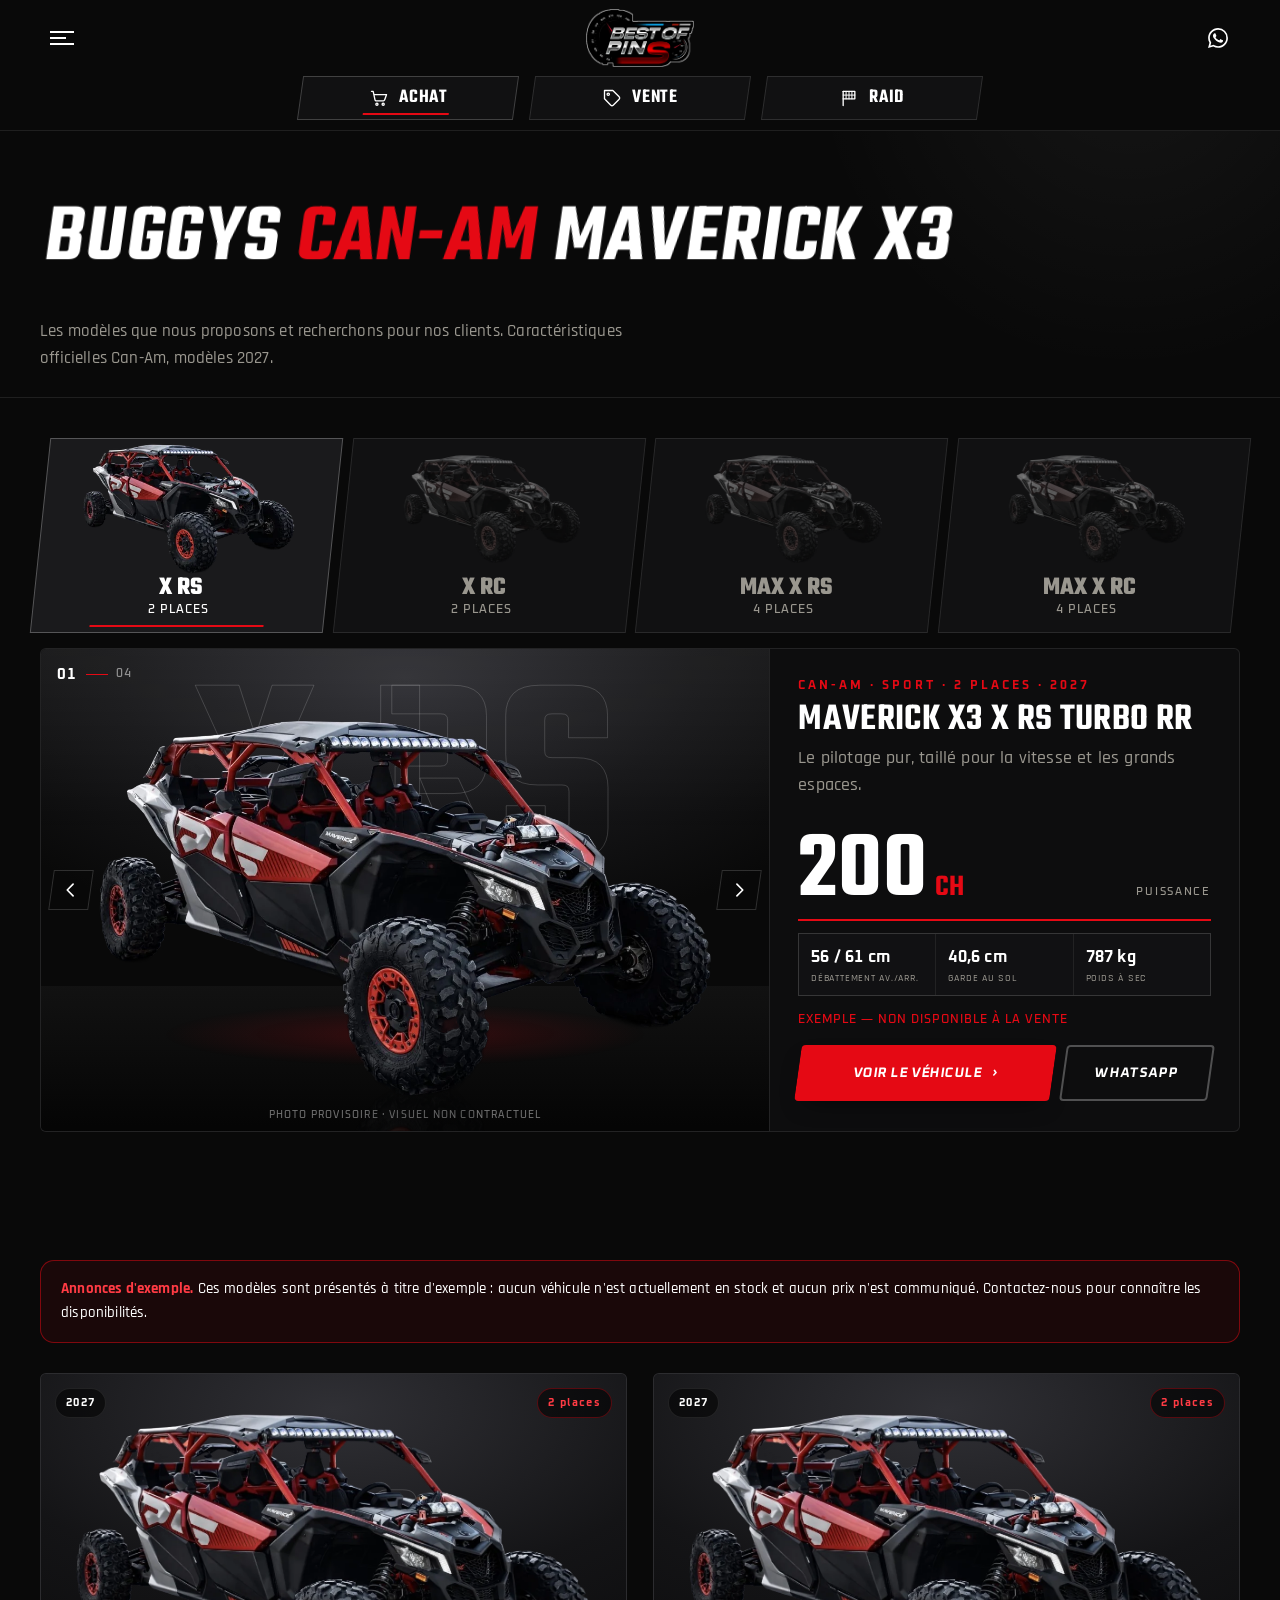
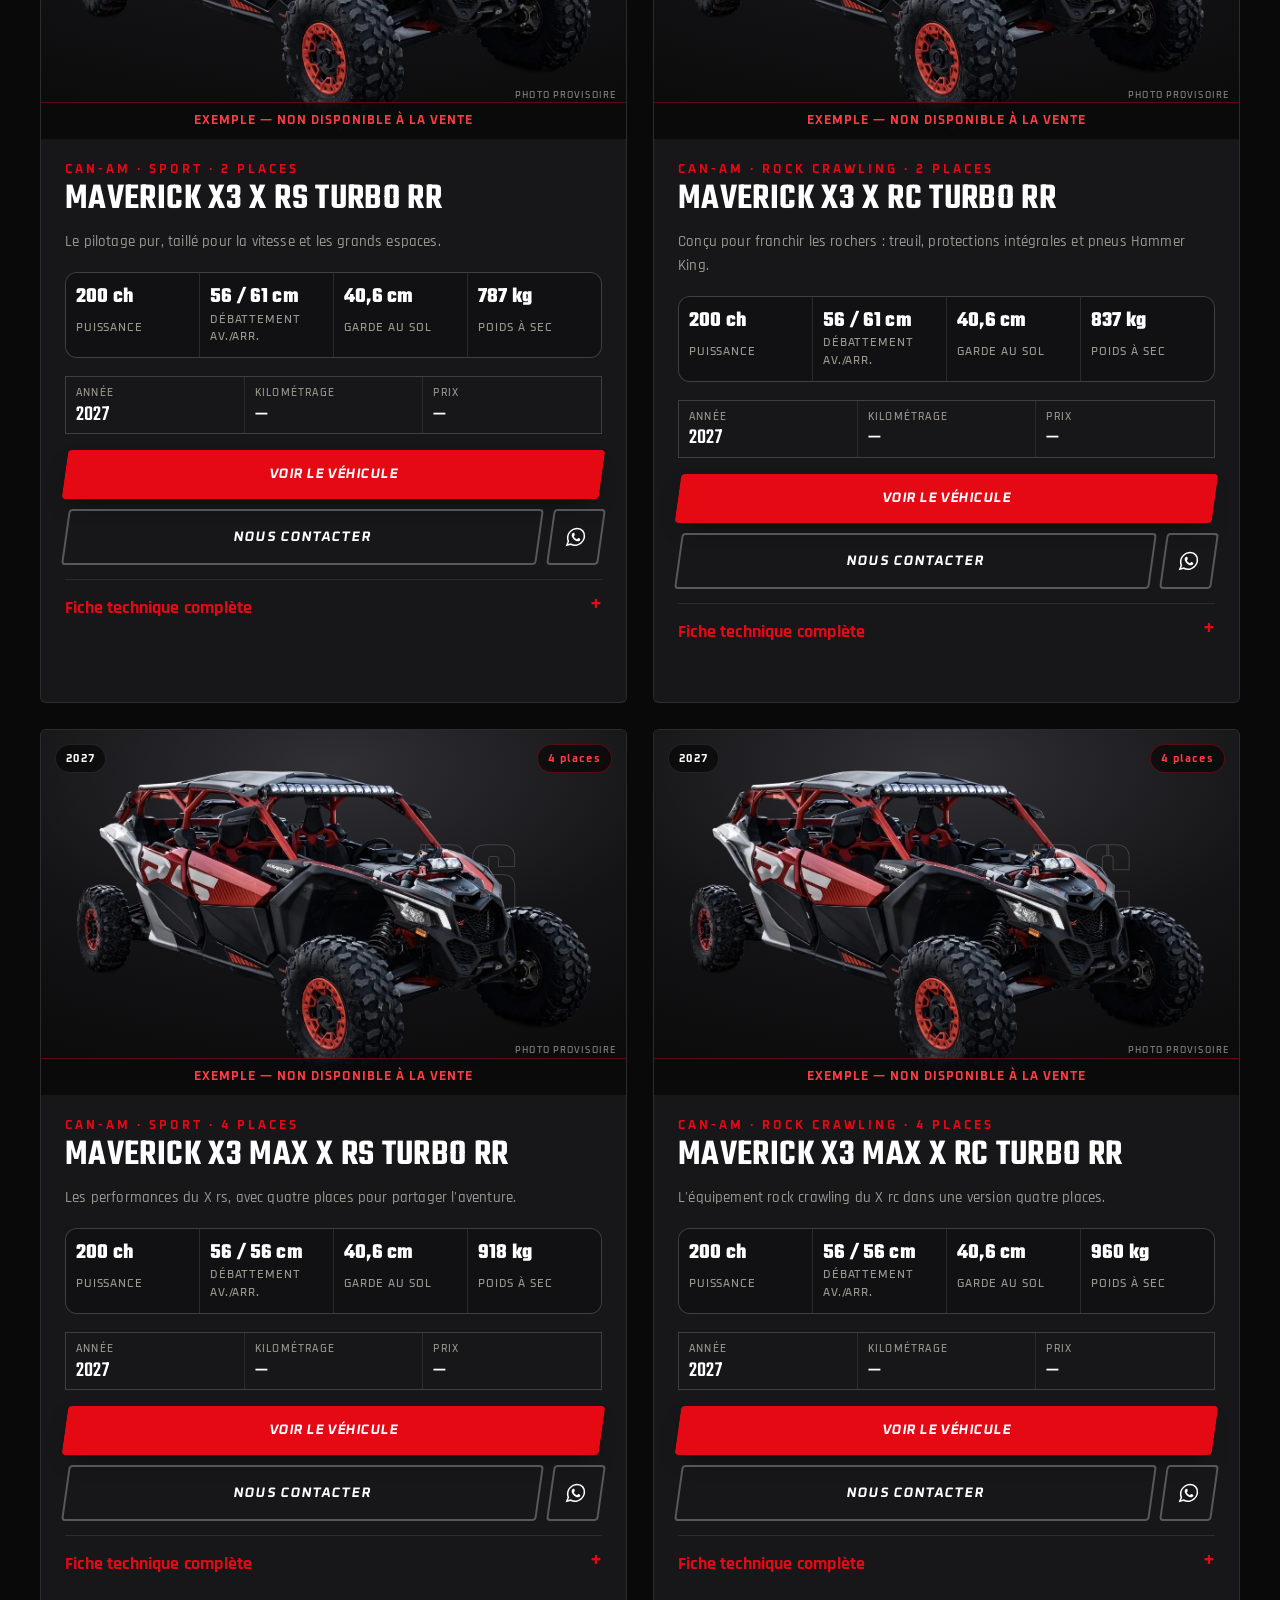
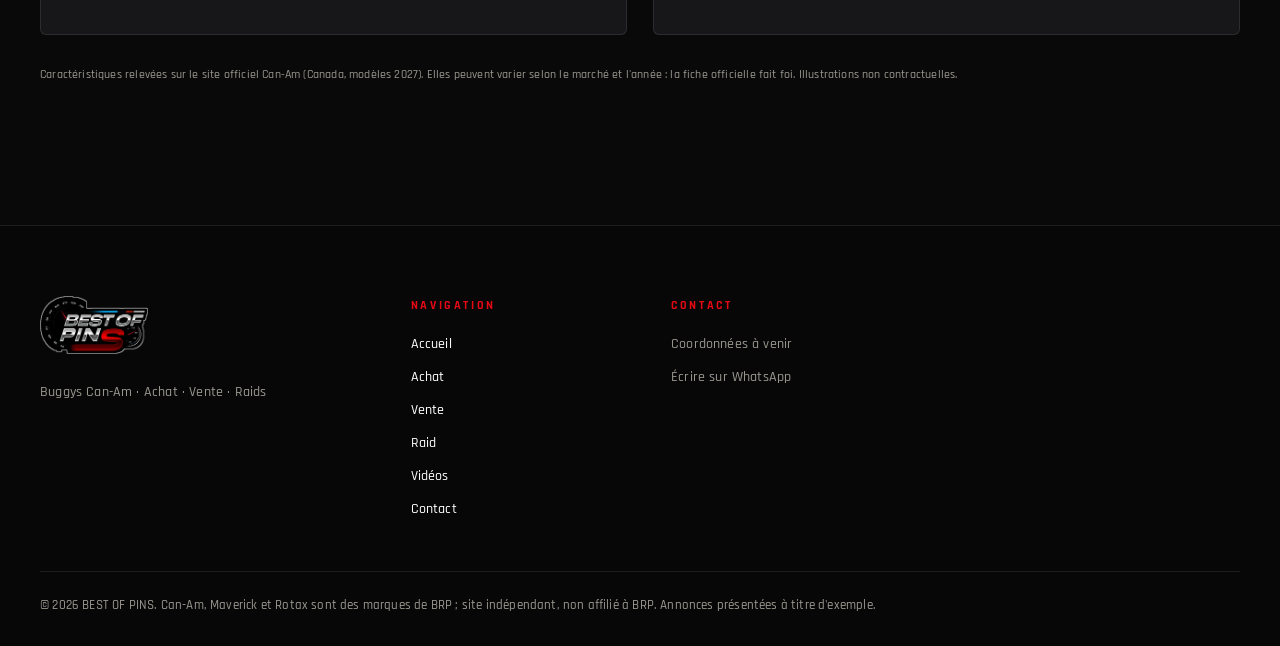
==== commit 6f9e1109: "V5 night build : showroom photo, intro, rideau de transition, affiches, bandeau raid" ====
--- a/achat.html
+++ b/achat.html
@@ -6,6 +6,15 @@
   <meta name="theme-color" content="#090909">
   <title>Achat — Buggys Can-Am Maverick X3 | BEST OF PINS</title>
   <meta name="description" content="Modèles Can-Am Maverick X3 X rs, X rc et MAX : caractéristiques officielles. Annonces d'exemple.">
+  <meta property="og:type" content="website">
+  <meta property="og:site_name" content="BEST OF PINS">
+  <meta property="og:locale" content="fr_FR">
+  <meta property="og:title" content="Achat — Buggys Can-Am Maverick X3 | BEST OF PINS">
+  <meta property="og:description" content="Modèles Can-Am Maverick X3 X rs, X rc et MAX : caractéristiques officielles. Annonces d'exemple.">
+  <meta property="og:image" content="https://mohamedalibenaicha06-lgtm.github.io/prestige-auto/assets/og.jpg">
+  <meta property="og:image:width" content="1200">
+  <meta property="og:image:height" content="630">
+  <meta name="twitter:card" content="summary_large_image">
   <link rel="icon" href="assets/favicon.png" type="image/png">
   <link rel="apple-touch-icon" href="assets/apple-touch-icon.png">
   <link rel="preconnect" href="https://fonts.googleapis.com">
@@ -13,7 +22,7 @@
   <link href="https://fonts.googleapis.com/css2?family=Teko:wght@500;600&family=Rajdhani:wght@500;600;700&family=Oxanium:wght@600;700&display=swap" rel="stylesheet">
   <link rel="stylesheet" href="css/style.css">
   <link rel="stylesheet" href="css/sport.css">
-  <script>document.documentElement.classList.add("fx")</script>
+  <script>(function(d){d.classList.add("fx");try{var s=sessionStorage;if(matchMedia("(prefers-reduced-motion: reduce)").matches);else if(s.getItem("bop-wipe")){s.removeItem("bop-wipe");d.classList.add("wipe-in")}else if(!s.getItem("bop-seen"))d.classList.add("intro");s.setItem("bop-seen","1")}catch(e){}setTimeout(function(){if(!d.classList.contains("js-ok")){d.classList.remove("fx");d.classList.add("no-fx")}},4000)})(document.documentElement)</script>
   <noscript><style>body{opacity:1}.reveal,.rise{opacity:1;transform:none}</style></noscript>
 </head>
 <body data-page="achat">
--- a/css/sport.css
+++ b/css/sport.css
@@ -306,11 +306,15 @@
 .home-hero { padding-top: var(--header-h); background: #090909; }
 .xrs-photo { margin: 0; }
 .xrs-photo { position: relative; }
-.xrs-photo img { display: block; width: 100%; max-width: min(1180px, calc((100svh - var(--header-h)) * 1.25)); height: auto; margin: 0 auto;
+.xrs-frame { position: relative; width: 100%; max-width: min(1180px, calc((100svh - var(--header-h)) * 1.25)); margin: 0 auto; container-type: inline-size;
   --fade-v: linear-gradient(180deg, transparent 0, rgba(0,0,0,.6) 3%, #000 9%, #000 86%, rgba(0,0,0,.55) 95%, transparent 100%);
   --fade-h: linear-gradient(90deg, transparent 0, #000 4%, #000 96%, transparent 100%);
   -webkit-mask-image: var(--fade-v), var(--fade-h); -webkit-mask-composite: source-in; mask-image: var(--fade-v), var(--fade-h); mask-composite: intersect; }
-@media (min-width: 1181px) { .xrs-photo img { --fade-h: linear-gradient(90deg, transparent 0, #000 10%, #000 90%, transparent 100%); } }
+@media (min-width: 1181px) { .xrs-frame { --fade-h: linear-gradient(90deg, transparent 0, #000 10%, #000 90%, transparent 100%); } }
+.xrs-frame img { display: block; width: 100%; height: auto; }
+/* Profondeur : le mot passe DERRIÈRE le buggy (calque détouré superposé au pixel près) */
+.xrs-cut { position: absolute; inset: 0; pointer-events: none; }
+.xrs-word { position: absolute; left: 50%; top: -3%; translate: -50% 0; display: block; font-family: var(--font-display); font-weight: 600; font-size: 25vw; font-size: 26cqw; line-height: 1; letter-spacing: .01em; text-transform: uppercase; white-space: nowrap; color: rgba(255,255,255,.07); -webkit-text-stroke: 1px rgba(255,255,255,.2); pointer-events: none; user-select: none; }
 .next-raid { text-align: center; padding-top: 2px; padding-bottom: clamp(40px, 7vw, 72px); }
 .nr-title { font-size: clamp(2.6rem, 11vw, 4.4rem); line-height: .9; transform-origin: center bottom; }
 .nr-badge { position: relative; z-index: 0; display: inline-block; margin: 2px 0 12px; padding: .04em .5em 0; color: #fff; font-family: var(--font-display); font-weight: 600; font-size: clamp(1.55rem, 7.2vw, 2.8rem); line-height: 1.08; white-space: nowrap; text-transform: uppercase; transform: skewX(-10deg); }
@@ -401,17 +405,18 @@
 
 @media (prefers-reduced-motion: no-preference) {
   /* Entrée de l'accueil : logo → ACHAT → VENTE → RAID → buggy → titres */
-  .fx [data-page="home"] .logo-img { animation: logoIn .38s var(--brake) .05s backwards; }
+  .fx [data-page="home"] .logo-img { animation: logoIn .38s var(--brake) calc(var(--t0, 0s) + .05s) backwards; }
   .fx [data-page="home"] .tab { animation: tabIn .42s var(--brake) backwards; }
-  .fx [data-page="home"] .tab:nth-child(1) { animation-delay: .2s; }
-  .fx [data-page="home"] .tab:nth-child(2) { animation-delay: .33s; }
-  .fx [data-page="home"] .tab:nth-child(3) { animation-delay: .46s; }
+  .fx [data-page="home"] .tab:nth-child(1) { animation-delay: calc(var(--t0, 0s) + .2s); }
+  .fx [data-page="home"] .tab:nth-child(2) { animation-delay: calc(var(--t0, 0s) + .33s); }
+  .fx [data-page="home"] .tab:nth-child(3) { animation-delay: calc(var(--t0, 0s) + .46s); }
   .fx [data-page="home"] .tab::after { animation: tabLine .42s var(--brake) backwards; }
-  .fx [data-page="home"] .tab:nth-child(1)::after { animation-delay: .44s; }
-  .fx [data-page="home"] .tab:nth-child(2)::after { animation-delay: .57s; }
-  .fx [data-page="home"] .tab:nth-child(3)::after { animation-delay: .7s; }
+  .fx [data-page="home"] .tab:nth-child(1)::after { animation-delay: calc(var(--t0, 0s) + .44s); }
+  .fx [data-page="home"] .tab:nth-child(2)::after { animation-delay: calc(var(--t0, 0s) + .57s); }
+  .fx [data-page="home"] .tab:nth-child(3)::after { animation-delay: calc(var(--t0, 0s) + .7s); }
   .fx [data-page="home"] .tab.active::after { animation-name: tabLineStay; }
-  .fx [data-page="home"] .xrs-photo img { animation: photoIn .9s cubic-bezier(.2, .7, .2, 1) .45s backwards; }
+  .fx [data-page="home"] .xrs-frame { animation: photoIn .9s cubic-bezier(.2, .7, .2, 1) calc(var(--t0, 0s) + .45s) backwards; }
+  .fx [data-page="home"] .xrs-word span { display: inline-block; animation: heroWord 1s var(--brake) calc(var(--t0, 0s) + .62s) backwards; }
 
   /* Prochain raid : séquence d'impact (déclenchée par .play) */
   .fx .next-raid:not(.is-on) :is(.nr-title, .nr-w, .nr-dates, .countdown-raid > *, .nr-cta, .nr-note) { opacity: 0; }
@@ -436,8 +441,171 @@
   .countdown b.tick { animation: digitIn .22s ease-out; }
 
   /* Arrivée sur une page : le titre entre en freinant */
-  .fx .page-hero h1 { animation: titleIn .45s var(--brake) .08s both; }
+  .fx .page-hero h1 { animation: titleIn .45s var(--brake) calc(var(--t0, 0s) + .08s) both; }
 }
 @media (prefers-reduced-motion: reduce) {
   .main-nav, .main-nav ul li:nth-child(n), .nav-backdrop { transition: none !important; }
 }
+
+/* =========================================================================
+   NIGHT BUILD — expérience showroom (photo réelle détourée, transitions, sections)
+   ========================================================================= */
+@keyframes heroWord { from { opacity: 0; transform: translateX(16%); } }
+/* ---------- Rideau : intro (1re visite de la session) + transitions de page ---------- */
+html::before { content: ""; position: fixed; z-index: 1000; top: -6%; bottom: -6%; left: -22%; width: 144%; background: #090909; border-inline: 3px solid var(--gold); transform: translateX(112%) skewX(-8deg); visibility: hidden; pointer-events: none; }
+html.intro { --t0: .9s; }
+html.wipe-in { --t0: .2s; }
+html.intro::before { visibility: visible; animation: wipeIn .5s var(--brake) .78s both; }
+html.wipe-in::before { visibility: visible; animation: wipeIn .44s var(--brake) .03s both; }
+html.wipe-out::before { visibility: visible; animation: wipeOut .3s cubic-bezier(.6, 0, .3, 1) both; }
+@keyframes wipeIn { from { transform: translateX(0) skewX(-8deg); } to { transform: translateX(-113%) skewX(-8deg); } }
+@keyframes wipeOut { from { transform: translateX(112%) skewX(-8deg); } to { transform: translateX(0) skewX(-8deg); } }
+html.intro::after { content: ""; position: fixed; inset: 0; z-index: 1001; pointer-events: none;
+  background: url("../media/logo.webp") center 46% / min(64vw, 320px) auto no-repeat, linear-gradient(var(--gold), var(--gold)) center calc(46% + min(21vw, 104px)) / 0 2px no-repeat;
+  animation: introLogo 1.05s both; }
+@keyframes introLogo {
+  0% { opacity: 0; transform: scale(.88); background-size: min(64vw, 320px) auto, 0 2px; animation-timing-function: cubic-bezier(.12, .86, .18, 1); }
+  26% { opacity: 1; transform: none; background-size: min(64vw, 320px) auto, 0 2px; animation-timing-function: cubic-bezier(.4, 0, .2, 1); }
+  72% { opacity: 1; transform: none; background-size: min(64vw, 320px) auto, min(46vw, 230px) 2px; }
+  100% { opacity: 0; transform: scale(1.05); background-size: min(64vw, 320px) auto, min(46vw, 230px) 2px; }
+}
+.fx body { transition-duration: .25s; }
+@media (prefers-reduced-motion: reduce) { html::before, html::after { display: none !important; } }
+
+/* Ligne de progression du défilement (sous le bandeau) */
+.scroll-line { position: absolute; left: 0; right: 0; bottom: -1px; height: 2px; background: var(--gold); transform: scaleX(0); transform-origin: left; pointer-events: none; }
+
+/* ---------- Showroom : cartes de catégorie avec miniature ---------- */
+.sr-tabs { display: grid; grid-template-columns: repeat(4, minmax(0, 1fr)); gap: 10px; margin-bottom: 14px; overflow: visible; }
+.sr-tab { min-width: 0; display: flex; flex-direction: column; align-items: center; gap: 0; text-align: center; padding: 8px 6px 13px; background: #111112; border: 1px solid rgba(255,255,255,.1); transform: skewX(-6deg); overflow: hidden; transition: color .2s, background-color .25s, border-color .25s, transform .16s var(--ease); -webkit-tap-highlight-color: transparent; }
+.sr-tab > * { transform: skewX(6deg); }
+.sr-tab .sr-thumb { display: block; width: 100%; max-width: 200px; aspect-ratio: 360 / 224; margin-bottom: 4px; opacity: .45; filter: grayscale(.8); transform: skewX(6deg) scale(.9); transition: opacity .3s, filter .3s, transform .5s var(--brake); }
+.sr-thumb img, .sr-thumb svg { width: 100%; height: 100%; object-fit: contain; }
+.sr-tab b { font-size: clamp(1rem, 4.2vw, 1.6rem); white-space: nowrap; }
+.sr-tab .sr-seats { font-size: clamp(.52rem, 2.1vw, .72rem); letter-spacing: .08em; }
+.sr-tab::after { left: 20%; right: 20%; bottom: 5px; height: 2px; transform-origin: center; transition: transform .4s var(--brake); }
+.sr-tab[aria-selected="true"] { background: #1a1a1c; border-color: rgba(255,255,255,.26); }
+.sr-tab[aria-selected="true"] .sr-thumb { opacity: 1; filter: none; transform: skewX(6deg) scale(1.08); }
+.sr-tab:active { transform: skewX(-6deg) scale(.96); }
+@media (hover: hover) { .sr-tab:hover .sr-thumb { opacity: .85; filter: grayscale(.25); } }
+
+/* ---------- Showroom : scène ---------- */
+.sr-main { background: #0d0d0e; }
+.sr-stage { background: radial-gradient(85% 68% at 50% 6%, #2d2d32 0%, #161618 46%, #090909 82%); }
+@media (min-width: 861px) { .sr-stage { aspect-ratio: auto; width: 100%; height: 100%; min-height: 460px; } .sr-main { grid-template-columns: minmax(0, 1.55fr) minmax(0, 1fr); } }
+.sr-stage::before { height: 30%; border-top: 0; background: linear-gradient(rgba(255,255,255,.035), rgba(0,0,0,.5)); }
+.sr-stage::after { content: ""; position: absolute; inset: 0; background: linear-gradient(180deg, rgba(255,255,255,.05), transparent 38%), radial-gradient(46% 9% at 50% 80%, rgba(229,9,20,.2), transparent 72%); pointer-events: none; }
+.stage-word { top: 30%; font-size: clamp(5.5rem, 24vw, 17rem); -webkit-text-stroke: 1px rgba(255,255,255,.16); translate: calc(-50% + var(--mx, 0) * -16px) -50%; transition: translate .5s var(--brake); }
+.sr-drive { width: 86%; margin-top: 5%; translate: calc(var(--mx, 0) * 9px) calc(var(--my, 0) * 4px); transition: translate .5s var(--brake); }
+.sr-car .car-cutout { filter: drop-shadow(0 16px 14px rgba(0,0,0,.55)); -webkit-box-reflect: below -7% linear-gradient(transparent 70%, rgba(0,0,0,.2)); }
+.sr-floor { display: none; }
+.sr-count { position: absolute; left: 16px; top: 14px; z-index: 2; display: flex; align-items: center; gap: 8px; font-family: var(--font-tech); font-size: .74rem; letter-spacing: .12em; color: rgba(255,255,255,.5); }
+.sr-count b { color: #fff; font-size: .95rem; font-variant-numeric: tabular-nums; }
+.sr-count i { width: 22px; height: 1px; background: var(--gold); }
+.sr-arrow { position: absolute; top: 50%; z-index: 3; width: 40px; height: 40px; margin-top: -20px; display: grid; place-items: center; background: rgba(9,9,9,.5); border: 1px solid rgba(255,255,255,.16); color: #fff; cursor: pointer; transform: skewX(-8deg); transition: background .2s, border-color .2s, transform .15s; -webkit-tap-highlight-color: transparent; }
+.sr-arrow svg { width: 20px; height: 20px; fill: none; stroke: currentColor; stroke-width: 2; stroke-linecap: round; stroke-linejoin: round; transform: skewX(8deg); }
+.sr-prev { left: 10px; } .sr-next { right: 10px; }
+.sr-arrow:active { transform: skewX(-8deg) scale(.9); background: var(--gold); border-color: var(--gold); }
+@media (hover: hover) { .sr-arrow:hover { background: var(--gold); border-color: var(--gold); } }
+.sr-scan { position: absolute; inset: 0; z-index: 2; background: linear-gradient(90deg, transparent 47%, rgba(229,9,20,.55) 50%, transparent 53%); opacity: 0; pointer-events: none; }
+.sr-hint { bottom: 8px; font-size: .62rem; color: rgba(255,255,255,.42); }
+.photo-temp { position: absolute; right: 10px; bottom: 36px; z-index: 2; font-family: var(--font-tech); font-size: .58rem; letter-spacing: .12em; text-transform: uppercase; color: rgba(255,255,255,.5); }
+/* Changement de catégorie : sortie éclair, entrée avec freinage, balayage rouge */
+.sr-stage.in .sr-car { animation: sr-in .55s var(--brake) both; }
+.sr-stage.out .sr-car { animation: sr-out .17s cubic-bezier(.5, 0, .9, .4) both; }
+.sr-stage.in .stage-word { animation: sr-word .65s var(--brake) both; }
+.sr-stage.out .stage-word { opacity: 0; transition: opacity .15s; }
+.sr-stage.in .sr-scan { animation: sr-scan .5s var(--brake) both; }
+@keyframes sr-in { from { opacity: 0; transform: translateX(calc(var(--dir, 1) * 44%)) scale(.96); } }
+@keyframes sr-out { to { opacity: 0; transform: translateX(calc(var(--dir, 1) * -32%)); } }
+@keyframes sr-word { from { opacity: 0; transform: translateX(calc(var(--dir, 1) * -14%)); } }
+@keyframes sr-scan { from { opacity: 1; transform: translateX(calc(var(--dir, 1) * 55%)); } to { opacity: 0; transform: translateX(calc(var(--dir, 1) * -55%)); } }
+/* Fiche : puissance en vedette, caractéristiques en cascade */
+.sr-info > :nth-child(n) { animation: sr-fade .42s var(--brake) both; animation-delay: calc((var(--n, 0)) * 1s); }
+.sr-info > :nth-child(1) { animation-delay: .02s; } .sr-info > :nth-child(2) { animation-delay: .07s; } .sr-info > :nth-child(3) { animation-delay: .12s; }
+.sr-info > :nth-child(4) { animation-delay: .17s; } .sr-info > :nth-child(5) { animation-delay: .24s; } .sr-info > :nth-child(6) { animation-delay: .3s; } .sr-info > :nth-child(7) { animation-delay: .36s; }
+@keyframes sr-fade { from { opacity: 0; transform: translateX(18px); } }
+.sr-power { position: relative; display: grid; grid-template-columns: auto auto 1fr; align-items: baseline; column-gap: 8px; margin: 18px 0 0; padding-bottom: 10px; border-bottom: 1px solid var(--line); }
+.sr-power b { font-family: var(--font-display); font-weight: 600; font-size: clamp(4.2rem, 15vw, 6rem); line-height: .78; font-variant-numeric: tabular-nums; }
+.sr-power span { font-family: var(--font-display); font-weight: 600; font-size: 1.9rem; line-height: 1; text-transform: uppercase; color: var(--gold); }
+.sr-power small { justify-self: end; font-family: var(--font-tech); font-size: .68rem; letter-spacing: .16em; text-transform: uppercase; color: var(--muted); }
+.sr-power i { position: absolute; left: 0; right: 0; bottom: -1px; height: 2px; background: var(--gold); transform-origin: left; animation: bandIn .8s var(--brake) .25s backwards; }
+.sr-specs { grid-template-columns: repeat(3, minmax(0, 1fr)); margin: 12px 0 14px; }
+.sr-specs b { font-size: 1.02rem; white-space: nowrap; }
+.sr-specs span { font-size: .6rem; line-height: 1.35; margin-top: 2px; }
+@media (max-width: 860px) {
+  .sr-tabs { gap: 6px; }
+  .sr-tab { padding: 6px 3px 12px; }
+  .sr-stage { aspect-ratio: 5 / 4; }
+  .sr-drive { width: 92%; margin-top: 7%; }
+  .sr-arrow { width: 34px; height: 34px; margin-top: -17px; }
+  .sr-prev { left: 6px; } .sr-next { right: 6px; }
+}
+@media (prefers-reduced-motion: reduce) {
+  .sr-stage .sr-car, .sr-stage .stage-word, .sr-stage .sr-scan, .sr-info > :nth-child(n), .sr-power i { animation: none !important; }
+}
+/* Fiches véhicules : la photo détourée dans sa scène */
+.car-card-stage { padding: 34px 5% 40px; }
+.car-card-stage .car-cutout { filter: drop-shadow(0 12px 12px rgba(0,0,0,.55)); }
+.car-card:active { transform: scale(.985); }
+.tile:active { transform: scale(.98); }
+
+/* ---------- Bandeau « piste » : grands mots entraînés par le défilement ---------- */
+.ghost-band { overflow: hidden; padding: 10px 0 4px; border-block: 1px solid var(--line); background: #0c0c0d; }
+.ghost-track { display: flex; align-items: baseline; gap: .42em; width: max-content; font-family: var(--font-display); font-weight: 600; font-size: clamp(3.6rem, 14vw, 8.5rem); line-height: .95; text-transform: uppercase; white-space: nowrap; color: transparent; -webkit-text-stroke: 1px rgba(255,255,255,.24); transform: translateX(-3%); will-change: transform; }
+.ghost-track i { width: .5em; height: .09em; align-self: center; background: var(--gold); transform: skewX(-30deg); }
+.ghost-track b { font-weight: 600; color: #fff; -webkit-text-stroke: 0; }
+
+/* ---------- Titres de section : mot par mot ---------- */
+.fx .section-head.reveal { opacity: 1; transform: none; }
+.fx .section-head.reveal .w { display: inline-block; opacity: 0; transform: translateX(-26px); transition: opacity .3s var(--brake), transform .42s var(--brake); transition-delay: calc(var(--w, 0) * 90ms); }
+.fx .section-head.in .w { opacity: 1; transform: none; }
+.fx .section-head.reveal > p { opacity: 0; transform: translateY(12px); transition: opacity .4s ease-out .3s, transform .45s var(--brake) .3s; }
+.fx .section-head.in > p { opacity: 1; transform: none; }
+.section-head h2 { position: relative; padding-bottom: 12px; }
+.section-head h2::after { content: ""; position: absolute; left: 0; bottom: 0; width: 64px; height: 3px; background: var(--gold); transform-origin: left; transition: transform .6s var(--brake) .25s; }
+.fx .section-head.reveal:not(.in) h2::after { transform: scaleX(0); }
+
+/* ---------- Univers : affiches photo ---------- */
+.tiles.posters { grid-template-columns: repeat(4, minmax(0, 1fr)); gap: 14px; }
+.tile.poster { position: relative; isolation: isolate; aspect-ratio: 3 / 4; padding: 0; justify-content: flex-end; border-radius: 6px; overflow: hidden; background: #111; }
+.tile.poster::after { display: none; }
+.tile.poster .tile-img { position: absolute; inset: 0; z-index: -2; }
+.tile.poster .tile-img .photo { width: 100%; height: 100%; object-fit: cover; transition: transform .9s var(--ease); }
+.tile.poster::before { content: ""; position: absolute; inset: 0; z-index: -1; background: linear-gradient(180deg, rgba(9,9,9,.1) 25%, rgba(9,9,9,.9) 84%); transition: background-color .3s; }
+.tile.poster .tile-txt { padding: 18px 18px 20px; display: flex; flex-direction: column; gap: 2px; }
+.tile.poster .tile-num { font-size: 1rem; letter-spacing: .14em; }
+.tile.poster h3 { margin: 0; font-size: clamp(1.9rem, 3vw, 2.6rem); line-height: .95; }
+.tile.poster p { flex: none; margin: 4px 0 8px; color: rgba(255,255,255,.72); font-size: .9rem; }
+.tile.poster .tile-go { position: relative; align-self: flex-start; padding-bottom: 4px; }
+.tile.poster .tile-go::after { content: ""; position: absolute; left: 0; right: 0; bottom: 0; height: 2px; background: var(--gold); transform: scaleX(.25); transform-origin: left; transition: transform .35s var(--brake); }
+@media (hover: hover) { .tile.poster:hover .tile-img .photo { transform: scale(1.07); } .tile.poster:hover .tile-go::after { transform: scaleX(1); } }
+.tile.poster.hit .tile-go::after { transform: scaleX(1); }
+@media (max-width: 860px) {
+  .tiles.posters { grid-template-columns: repeat(2, minmax(0, 1fr)); gap: 10px; }
+  .tile.poster { aspect-ratio: 4 / 5; }
+  .tile.poster p { display: none; }
+  .tile.poster .tile-txt { padding: 12px 12px 14px; }
+  .tile.poster .tile-go { font-size: .78rem; }
+}
+
+/* ---------- Bandeau raid immersif (accueil) ---------- */
+.raid-band { min-height: min(78vh, 640px); }
+.raid-band-bg { inset: -12% 0; }
+.raid-band::after { background: linear-gradient(90deg, rgba(9,9,9,.92), rgba(9,9,9,.5) 55%, rgba(9,9,9,.25)), linear-gradient(180deg, #090909 0, transparent 16%, transparent 84%, #090909 100%); }
+.raid-band h2 { font-size: clamp(2.9rem, 10vw, 6rem); }
+.raid-band .rb-facts { display: flex; flex-wrap: wrap; gap: 8px 22px; margin: 14px 0 22px; padding: 0; list-style: none; font-family: var(--font-tech); font-weight: 700; text-transform: uppercase; letter-spacing: .06em; }
+.raid-band .rb-facts li { display: flex; align-items: center; gap: 10px; }
+.raid-band .rb-facts li::before { content: ""; width: 14px; height: 2px; background: var(--gold); }
+@media (max-width: 860px) { .raid-band::after { background: linear-gradient(180deg, #090909 0, rgba(9,9,9,.2) 20%, rgba(9,9,9,.72) 58%, #090909 100%); } }
+.raid-band-bg .photo { object-position: 50% 62%; }
+/* Garde-fou : si le script principal ne démarre pas (voir <head>), tout le contenu s'affiche */
+.no-fx .reveal, .no-fx .rise, .no-fx .next-raid * { opacity: 1 !important; transform: none !important; }
+/* Ancres sous le bandeau fixe */
+.car-card, #sell-form, #models, #showroom { scroll-margin-top: calc(var(--header-h) + 14px); }
+/* Version allégée (appareils modestes, économie de données) : pas de reflet, d'ombre portée ni de rideau */
+.lite .sr-car .car-cutout { -webkit-box-reflect: none; filter: none; }
+.lite .car-card-stage .car-cutout { filter: none; }
+.lite .sr-stage.in .sr-scan { animation: none; }
+html.lite::before, html.lite::after { display: none; }
+.car-cutout, .xrs-frame img { -webkit-user-drag: none; user-select: none; -webkit-user-select: none; }
